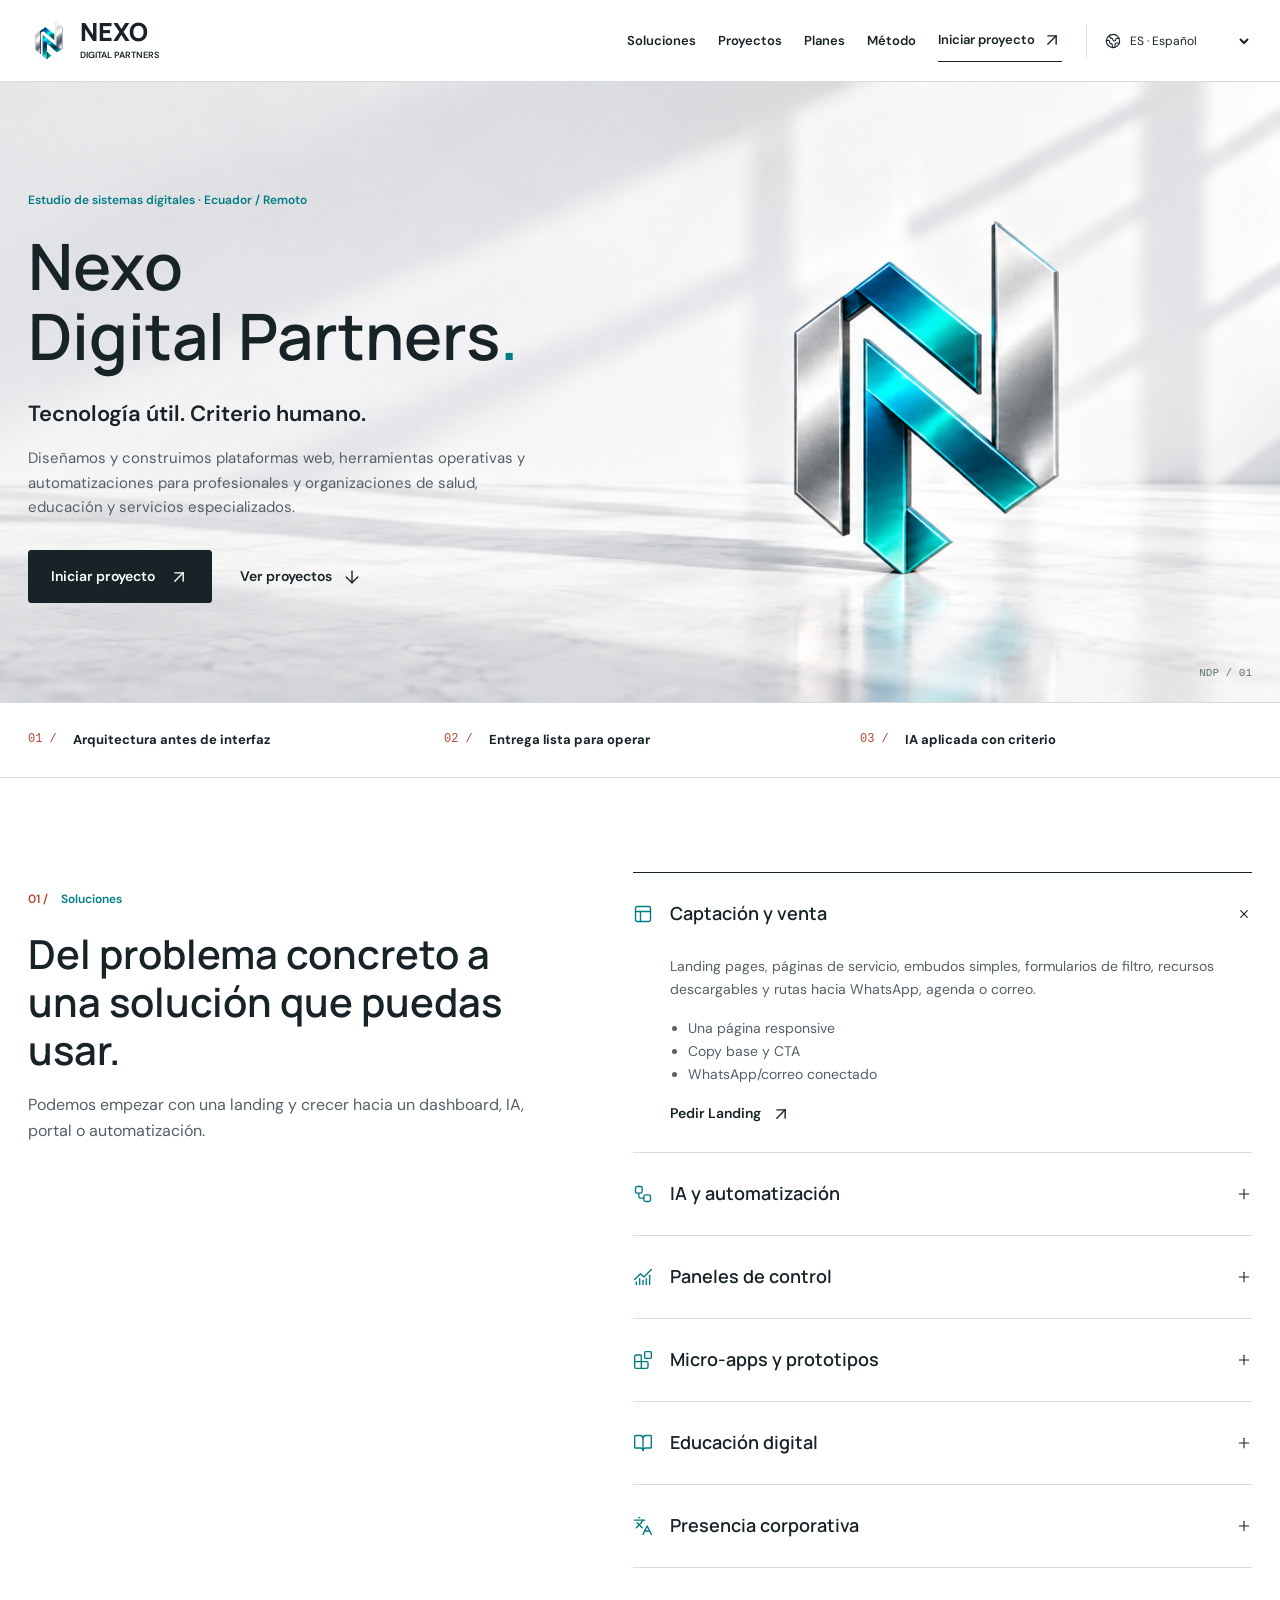
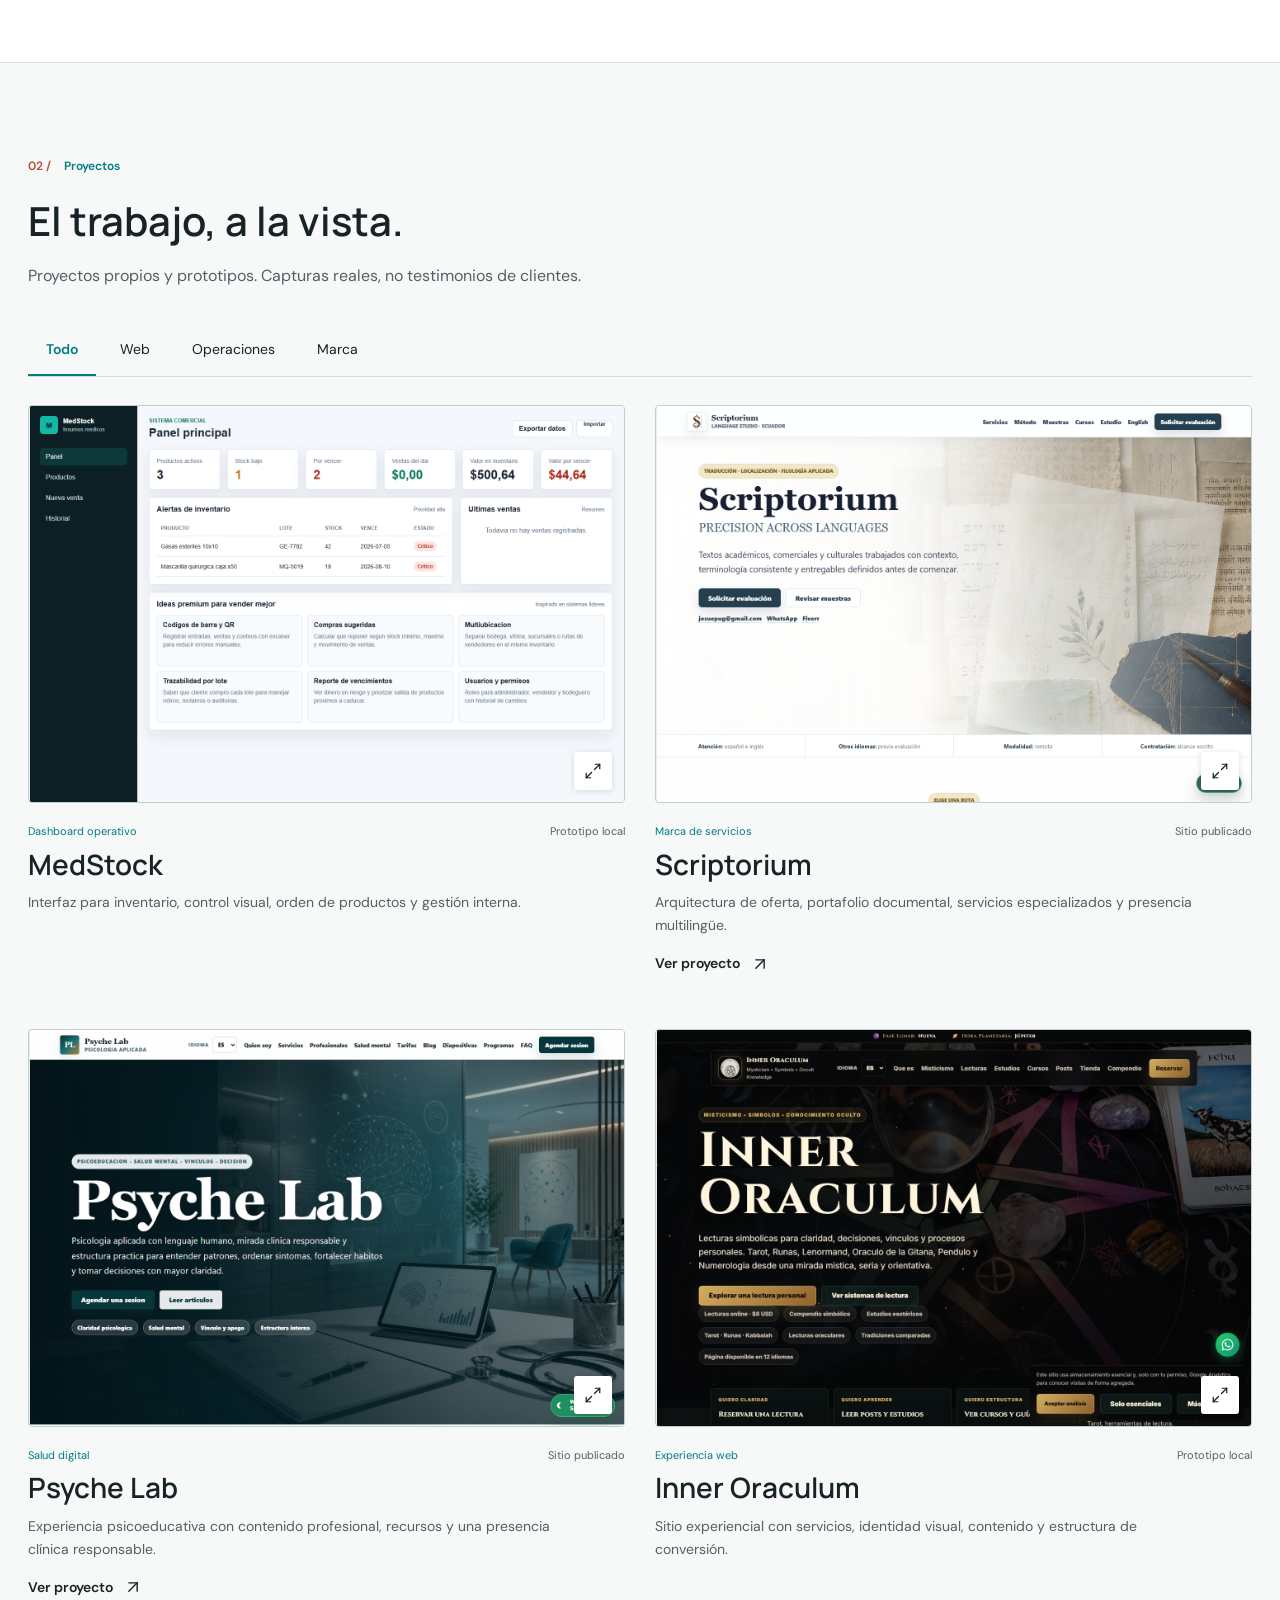
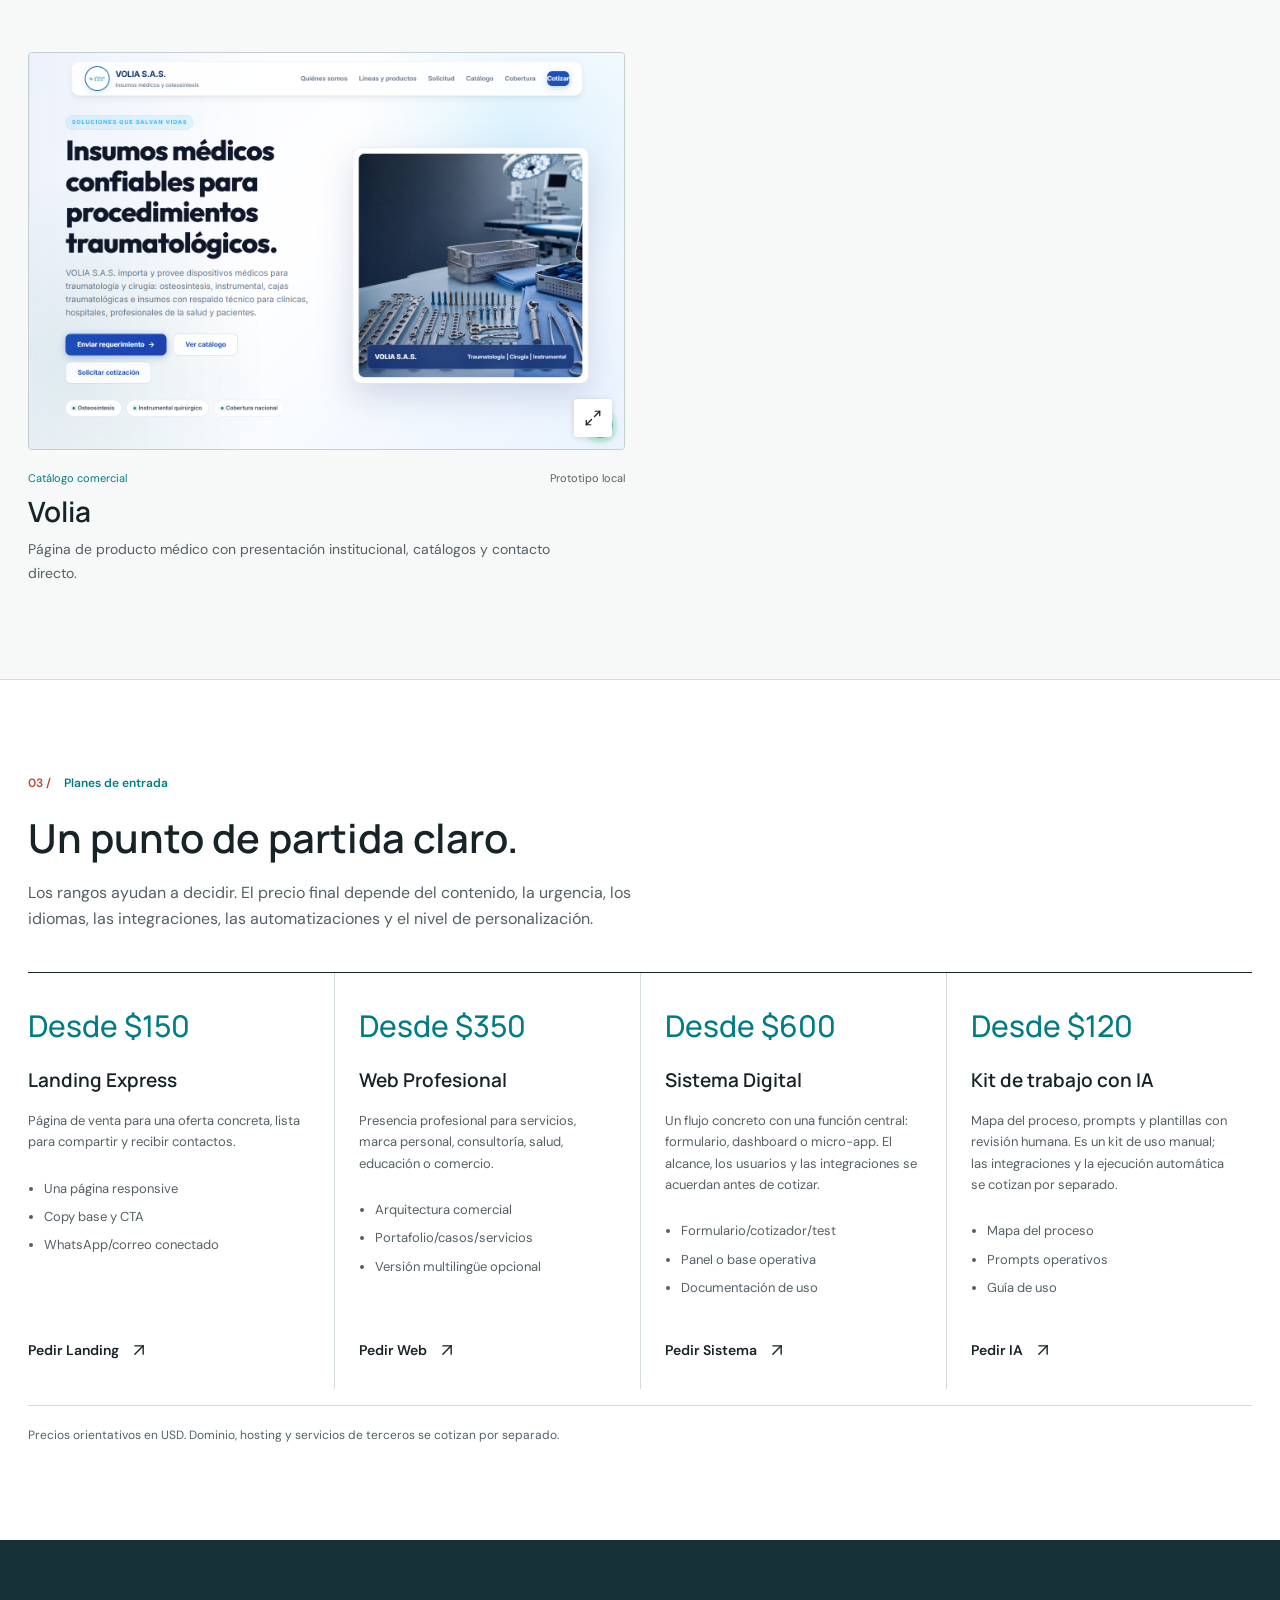
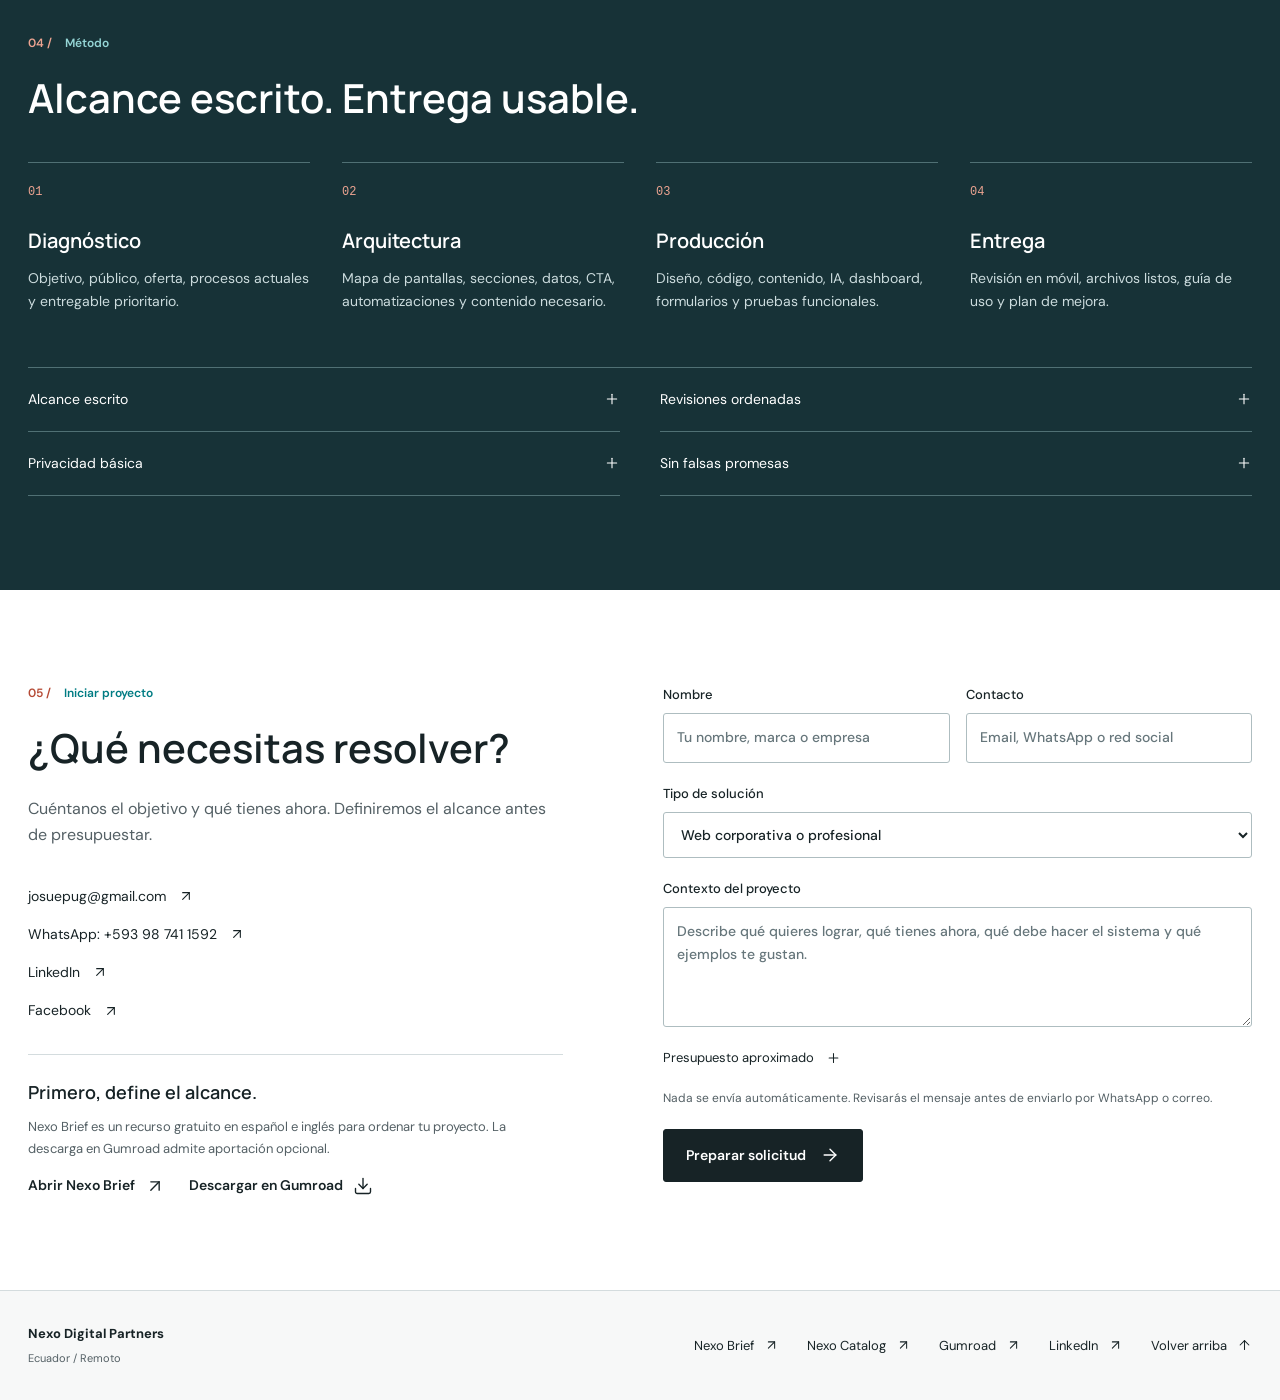
==== index.html @ 1fd4a6d4 "Offer free project brief beside the contact form in twelve languages" ====
<!doctype html>
<html lang="es">
<head>
  <meta charset="UTF-8" /><meta name="viewport" content="width=device-width, initial-scale=1" />
  <title>Nexo Digital Partners | Desarrollo web, IA y automatización</title>
  <meta name="description" content="Webs, herramientas operativas y automatizaciones para profesionales, salud, educación y negocios. Explora proyectos y solicita una propuesta con alcance definido." />
  <link rel="canonical" href="https://josuest-b.github.io/nexo-digital-partners/" />
  <meta property="og:title" content="Nexo Digital Partners | Sistemas digitales" />
  <meta property="og:description" content="Desarrollo web, herramientas operativas e IA aplicada. Proyectos reales y propuestas con alcance definido." />
  <meta property="og:type" content="website" /><meta property="og:url" content="https://josuest-b.github.io/nexo-digital-partners/" />
  <meta property="og:image" content="https://josuest-b.github.io/nexo-digital-partners/assets/brand/nexo-lockup-metallic.png" />
  <meta name="theme-color" content="#f7f8f8" /><link rel="icon" href="assets/favicon.svg" type="image/svg+xml" />
  <link rel="stylesheet" href="styles.css?v=20260915-brief" /><link rel="preload" href="assets/brand/nexo-studio-wide.png" as="image" media="(min-width:601px)" /><link rel="preload" href="assets/brand/nexo-studio-light.png" as="image" media="(max-width:600px)" />
</head>
<body>
<a class="skip-link" href="#main">Ir al contenido</a>
<header class="site-header">
  <a class="brand" href="#home" aria-label="Nexo Digital Partners inicio"><img src="assets/brand/nexo-monogram-metallic-transparent.png" alt="" width="44" height="44" /><strong translate="no">NEXO<span>DIGITAL PARTNERS</span></strong></a>
  <nav class="site-nav" id="site-nav" aria-label="Navegacion principal">
    <a href="#soluciones">Soluciones</a><a href="#casos">Proyectos</a><a href="#planes">Planes</a><a href="#metodo">Metodo</a>
    <a href="#contacto" class="nav-cta">Iniciar proyecto<i data-lucide="arrow-up-right" aria-hidden="true"></i></a>
  </nav>
  <div class="language-switcher"><i data-lucide="globe-2" aria-hidden="true"></i><label class="sr-only" for="language-select">Idioma / Language</label><select id="language-select" name="language" translate="no"><option value="es">ES · Español</option><option value="en">EN · English</option><option value="de">DE · Deutsch</option><option value="fr">FR · Français</option><option value="pt">PT · Português</option><option value="it">IT · Italiano</option><option value="ru">RU · Русский</option><option value="cs">CS · Čeština</option><option value="zh">ZH · 中文</option><option value="ja">JA · 日本語</option><option value="he">HE · עברית</option><option value="ar">AR · العربية</option></select></div>
  <button class="icon-button menu-button" id="menu-button" type="button" aria-label="Abrir menu" aria-expanded="false" aria-controls="site-nav"><i data-lucide="menu" aria-hidden="true"></i></button>
</header>
<main id="main">
  <section class="hero" id="home"><div class="hero-copy">
    <p class="eyebrow">Estudio de sistemas digitales · Ecuador / Remoto</p>
    <h1 translate="no">Nexo<br />Digital Partners<span class="period">.</span></h1>
    <p class="hero-declaration">Tecnología útil. Criterio humano.</p>
    <p class="hero-lead">Diseñamos y construimos plataformas web, herramientas operativas y automatizaciones para profesionales y organizaciones de salud, educacion y servicios especializados.</p>
    <div class="hero-actions"><a class="primary-button" href="#contacto">Iniciar proyecto<i data-lucide="arrow-up-right" aria-hidden="true"></i></a><a class="text-link" href="#casos">Ver proyectos<i data-lucide="arrow-down" aria-hidden="true"></i></a></div>
  </div><span class="hero-index" aria-hidden="true">NDP / 01</span></section>
  <section class="intro-band" aria-label="Principios de trabajo"><p><span class="section-number" aria-hidden="true">01 /</span><strong>Arquitectura antes de interfaz</strong></p><p><span class="section-number" aria-hidden="true">02 /</span><strong>Entrega lista para operar</strong></p><p><span class="section-number" aria-hidden="true">03 /</span><strong>IA aplicada con criterio</strong></p></section>
  <section class="section solutions-section" id="soluciones">
    <div class="section-heading"><p class="eyebrow"><span aria-hidden="true">01 / </span>Soluciones</p><h2>Del problema concreto a una solución que puedas usar.</h2><p>Podemos empezar con una landing y crecer hacia dashboard, IA, portal o automatizacion.</p></div>
    <div class="solutions-list"><details class="solution" open><summary><i data-lucide="panels-top-left" aria-hidden="true"></i><h3>Captacion y venta</h3><i data-lucide="plus" class="expand-icon" aria-hidden="true"></i></summary><div><p>Landing pages, paginas de servicio, funnels simples, formularios de filtro, lead magnets y rutas hacia WhatsApp, agenda o correo.</p><ul><li>Una pagina responsive</li><li>Copy base y CTA</li><li>WhatsApp/correo conectado</li></ul><a class="text-link" href="#contacto" data-project="landing">Pedir Landing<i data-lucide="arrow-up-right" aria-hidden="true"></i></a></div></details>
    <details class="solution"><summary><i data-lucide="workflow" aria-hidden="true"></i><h3>IA y automatizacion</h3><i data-lucide="plus" class="expand-icon" aria-hidden="true"></i></summary><div><p>Prompts operativos, flujos de contenido, clasificacion de solicitudes, respuestas base, reportes y procesos asistidos.</p><ul><li>Mapa del proceso</li><li>Prompts operativos</li><li>Documentacion de uso</li></ul><a class="text-link" href="#contacto" data-project="automation">Pedir IA<i data-lucide="arrow-up-right" aria-hidden="true"></i></a></div></details>
    <details class="solution"><summary><i data-lucide="chart-no-axes-combined" aria-hidden="true"></i><h3>Paneles de control</h3><i data-lucide="plus" class="expand-icon" aria-hidden="true"></i></summary><div><p>Dashboards para ventas, productividad, inventario, clientes, estudiantes, habitos, seguimiento clinico no diagnostico o gestion interna.</p><ul><li>Panel o base operativa</li><li>Documentacion de uso</li></ul><a class="text-link" href="#contacto" data-project="dashboard">Pedir Sistema<i data-lucide="arrow-up-right" aria-hidden="true"></i></a></div></details>
    <details class="solution"><summary><i data-lucide="blocks" aria-hidden="true"></i><h3>Micro-apps y prototipos</h3><i data-lucide="plus" class="expand-icon" aria-hidden="true"></i></summary><div><p>Herramientas pequeñas para validar ideas, vender una experiencia, simular un producto o crear una demo funcional.</p><ul><li>Brief y arquitectura</li><li>Diseño responsive</li><li>Documentacion de uso</li></ul><a class="text-link" href="#contacto" data-project="prototype">Iniciar proyecto<i data-lucide="arrow-up-right" aria-hidden="true"></i></a></div></details>
    <details class="solution"><summary><i data-lucide="book-open" aria-hidden="true"></i><h3>Educacion digital</h3><i data-lucide="plus" class="expand-icon" aria-hidden="true"></i></summary><div><p>Paginas de cursos, evaluaciones, quizzes, bibliotecas, recursos descargables, rutas de aprendizaje y portales psicoeducativos.</p><ul><li>Formulario/cotizador/test</li><li>Version multilingue opcional</li></ul><a class="text-link" href="#contacto" data-project="education">Iniciar proyecto<i data-lucide="arrow-up-right" aria-hidden="true"></i></a></div></details>
    <details class="solution"><summary><i data-lucide="languages" aria-hidden="true"></i><h3>Presencia corporativa</h3><i data-lucide="plus" class="expand-icon" aria-hidden="true"></i></summary><div><p>Webs bilingues, media kits, catalogos digitales, paginas institucionales, arquitectura de contenido e identidad verbal.</p><ul><li>Arquitectura comercial</li><li>Portafolio/casos/servicios</li><li>Version multilingue opcional</li></ul><a class="text-link" href="#contacto" data-project="web">Pedir Web<i data-lucide="arrow-up-right" aria-hidden="true"></i></a></div></details></div>
  </section>
  <section class="section cases-section" id="casos">
    <div class="section-heading"><p class="eyebrow"><span aria-hidden="true">02 / </span>Proyectos</p><h2>El trabajo, a la vista.</h2><p>Proyectos propios y prototipos. Capturas reales, no testimonios de clientes.</p></div>
    <div class="filter-bar" aria-label="Filtros de portafolio"><button class="filter-button active" type="button" data-filter="all" aria-pressed="true">Todo</button><button class="filter-button" type="button" data-filter="web" aria-pressed="false">Web</button><button class="filter-button" type="button" data-filter="ops" aria-pressed="false">Operaciones</button><button class="filter-button" type="button" data-filter="brand" aria-pressed="false">Marca</button></div>
    <div class="portfolio-grid"><article class="portfolio-card" data-category="ops">
      <button class="project-image" type="button" data-preview="medstock" aria-label="MedStock"><img src="assets/portfolio/medstock-screen.png" alt="MedStock" width="1440" height="960" loading="lazy" /><i data-lucide="maximize-2" aria-hidden="true"></i></button>
      <div class="project-meta"><span>Dashboard operativo</span><span>Prototipo local</span></div><h3 translate="no">MedStock</h3><p>Interfaz para inventario, control visual, orden de productos y gestion interna.</p>
    </article>
    <article class="portfolio-card" data-category="brand">
      <button class="project-image" type="button" data-preview="scriptorium" aria-label="Scriptorium"><img src="assets/portfolio/scriptorium-screen.png" alt="Scriptorium" width="1440" height="960" loading="lazy" /><i data-lucide="maximize-2" aria-hidden="true"></i></button>
      <div class="project-meta"><span>Marca de servicios</span><span>Sitio publicado</span></div><h3 translate="no">Scriptorium</h3><p>Arquitectura de oferta, portafolio documental, servicios especializados y presencia multilingue.</p><a class="text-link" href="https://josuest-b.github.io/scriptorium-language-studio/" target="_blank" rel="noopener">Ver proyecto<i data-lucide="arrow-up-right" aria-hidden="true"></i></a>
    </article>
    <article class="portfolio-card" data-category="web">
      <button class="project-image" type="button" data-preview="psyche-lab" aria-label="Psyche Lab"><img src="assets/portfolio/psyche-lab-screen.png" alt="Psyche Lab" width="1440" height="960" loading="lazy" /><i data-lucide="maximize-2" aria-hidden="true"></i></button>
      <div class="project-meta"><span>Salud digital</span><span>Sitio publicado</span></div><h3 translate="no">Psyche Lab</h3><p>Experiencia psicoeducativa con contenido profesional, recursos y una presencia clinica responsable.</p><a class="text-link" href="https://josuest-b.github.io/psyche-lab-sitio-web/" target="_blank" rel="noopener">Ver proyecto<i data-lucide="arrow-up-right" aria-hidden="true"></i></a>
    </article>
    <article class="portfolio-card" data-category="web">
      <button class="project-image" type="button" data-preview="inner-oraculum" aria-label="Inner Oraculum"><img src="assets/portfolio/inner-oraculum-screen.png" alt="Inner Oraculum" width="1440" height="960" loading="lazy" /><i data-lucide="maximize-2" aria-hidden="true"></i></button>
      <div class="project-meta"><span>Experiencia web</span><span>Prototipo local</span></div><h3 translate="no">Inner Oraculum</h3><p>Sitio experiencial con servicios, identidad visual, contenido y estructura de conversion.</p>
    </article>
    <article class="portfolio-card" data-category="web">
      <button class="project-image" type="button" data-preview="volia" aria-label="Volia"><img src="assets/portfolio/volia-screen.png" alt="Volia" width="1440" height="960" loading="lazy" /><i data-lucide="maximize-2" aria-hidden="true"></i></button>
      <div class="project-meta"><span>Catalogo comercial</span><span>Prototipo local</span></div><h3 translate="no">Volia</h3><p>Pagina de producto medico con presentacion institucional, catalogos y contacto directo.</p>
    </article></div>
  </section>
  <section class="section pricing-section" id="planes">
    <div class="section-heading"><p class="eyebrow"><span aria-hidden="true">03 / </span>Planes de entrada</p><h2>Un punto de partida claro.</h2><p>Los rangos ayudan a decidir rapido. El precio final depende de contenido, urgencia, idiomas, integraciones, automatizaciones y nivel de personalizacion.</p></div>
    <div class="pricing-grid"><article><span class="price">Desde $150</span><h3>Landing Express</h3><p>Pagina de venta para una oferta concreta, lista para compartir y recibir contactos.</p><ul><li>Una pagina responsive</li><li>Copy base y CTA</li><li>WhatsApp/correo conectado</li></ul><a class="text-link" href="#contacto" data-project="landing">Pedir Landing<i data-lucide="arrow-up-right" aria-hidden="true"></i></a></article>
    <article><span class="price">Desde $350</span><h3>Web Profesional</h3><p>Presencia seria para servicios, marca personal, consultoria, salud, educacion o comercio.</p><ul><li>Arquitectura comercial</li><li>Portafolio/casos/servicios</li><li>Version multilingue opcional</li></ul><a class="text-link" href="#contacto" data-project="web">Pedir Web<i data-lucide="arrow-up-right" aria-hidden="true"></i></a></article>
    <article><span class="price">Desde $600</span><h3>Sistema Digital</h3><p>Un flujo concreto con una función central: formulario, dashboard o micro-app. El alcance, los usuarios y las integraciones se acuerdan antes de cotizar.</p><ul><li>Formulario/cotizador/test</li><li>Panel o base operativa</li><li>Documentacion de uso</li></ul><a class="text-link" href="#contacto" data-project="dashboard">Pedir Sistema<i data-lucide="arrow-up-right" aria-hidden="true"></i></a></article>
    <article><span class="price">Desde $120</span><h3>Kit de trabajo con IA</h3><p>Mapa del proceso, prompts y plantillas con revisión humana. Es un kit de uso manual; las integraciones y la ejecución automática se cotizan por separado.</p><ul><li>Mapa del proceso</li><li>Prompts operativos</li><li>Guia de uso</li></ul><a class="text-link" href="#contacto" data-project="automation">Pedir IA<i data-lucide="arrow-up-right" aria-hidden="true"></i></a></article></div>
    <p class="pricing-note">Precios orientativos en USD. Dominio, hosting y servicios de terceros se cotizan por separado.</p>
  </section>
  <section class="section method-section" id="metodo">
    <div class="section-heading"><p class="eyebrow"><span aria-hidden="true">04 / </span>Metodo</p><h2>Alcance escrito. Entrega usable.</h2></div>
    <ol class="process-grid"><li><span aria-hidden="true">01</span><h3>Diagnostico</h3><p>Objetivo, nicho, publico, oferta, procesos actuales y entregable prioritario.</p></li><li><span aria-hidden="true">02</span><h3>Arquitectura</h3><p>Mapa de pantallas, secciones, datos, CTA, automatizaciones y contenido necesario.</p></li><li><span aria-hidden="true">03</span><h3>Produccion</h3><p>Diseño, codigo, copy, IA, dashboard, formularios y pruebas funcionales.</p></li><li><span aria-hidden="true">04</span><h3>Entrega</h3><p>Revision mobile, archivos listos, guia de uso y siguiente roadmap de mejora.</p></li></ol>
    <div class="terms-grid"><details><summary>Alcance escrito<i data-lucide="plus" aria-hidden="true"></i></summary><p>Cada propuesta define entregables, secciones, funciones, revisiones y tiempos.</p></details><details><summary>Revisiones ordenadas<i data-lucide="plus" aria-hidden="true"></i></summary><p>Los cambios se trabajan por rondas para mantener claridad y evitar improvisacion.</p></details><details><summary>Privacidad basica<i data-lucide="plus" aria-hidden="true"></i></summary><p>No publiques datos sensibles en el formulario inicial; primero se define el alcance.</p></details><details><summary>Sin falsas promesas<i data-lucide="plus" aria-hidden="true"></i></summary><p>Se construyen activos digitales; no se garantiza venta, trafico o resultados externos.</p></details></div>
  </section>
  <section class="section contact-section" id="contacto">
    <div class="contact-copy"><p class="eyebrow"><span aria-hidden="true">05 / </span>Iniciar proyecto</p><h2>¿Qué necesitas resolver?</h2><p>Cuéntanos el objetivo y qué tienes ahora. Definiremos el alcance antes de presupuestar.</p><div class="direct-contact">
      <a href="mailto:josuepug@gmail.com">josuepug@gmail.com<i data-lucide="arrow-up-right" aria-hidden="true"></i></a><a href="https://wa.me/593987411592" target="_blank" rel="noopener">WhatsApp: +593 98 741 1592<i data-lucide="arrow-up-right" aria-hidden="true"></i></a>
      <a href="https://www.linkedin.com/company/nexo-digital-partners-ec/" target="_blank" rel="noopener" translate="no">LinkedIn<i data-lucide="arrow-up-right" aria-hidden="true"></i></a>
      <a href="https://www.facebook.com/profile.php?id=61591254974802" target="_blank" rel="noopener" translate="no">Facebook<i data-lucide="arrow-up-right" aria-hidden="true"></i></a>
    </div><div class="brief-invitation"><h3>Primero, define el alcance.</h3><p>Nexo Brief es un recurso gratuito en español e inglés para ordenar tu proyecto. La descarga en Gumroad admite aportación opcional.</p><div><a class="text-link" href="products/brief-kit/" target="_blank" rel="noopener">Abrir Nexo Brief<i data-lucide="arrow-up-right" aria-hidden="true"></i></a><a class="text-link" href="https://pugmaster0.gumroad.com/l/nexo-brief" target="_blank" rel="noopener">Descargar en Gumroad<i data-lucide="download" aria-hidden="true"></i></a></div></div></div>
    <form class="quote-form" id="quote-form">
      <div class="form-row"><label>Nombre<input name="name" required maxlength="120" autocomplete="name" placeholder="Tu nombre, marca o empresa" /></label><label>Contacto<input name="contact" required maxlength="160" autocomplete="email" placeholder="Email, WhatsApp o red social" /></label></div>
      <label>Tipo de solucion<select name="project"><option value="web">Web corporativa o profesional</option><option value="landing">Landing page de oferta</option><option value="prototype">Micro-app o prototipo</option><option value="dashboard">Dashboard o panel operativo</option><option value="automation">Automatizacion con IA</option><option value="education">Portal educativo o test interactivo</option><option value="catalog">Catalogo digital o sistema de pedidos</option></select></label>
      <label>Contexto del proyecto<textarea name="message" required rows="4" maxlength="1800" placeholder="Describe que quieres lograr, que tienes ahora, que debe hacer el sistema y que ejemplos te gustan."></textarea></label>
      <details class="optional-details"><summary>Presupuesto aproximado<i data-lucide="plus" aria-hidden="true"></i></summary><label class="sr-only" for="budget">Presupuesto aproximado</label><select name="budget" id="budget"><option>Aun no definido</option><option>$100 - $250</option><option>$250 - $500</option><option>$500 - $1,000</option><option>$1,000+</option></select></details>
      <p class="form-privacy">Nada se envía automáticamente. Revisarás el mensaje antes de enviarlo por WhatsApp o correo.</p>
      <button class="primary-button" type="submit">Preparar solicitud<i data-lucide="arrow-right" aria-hidden="true"></i></button>
      <div class="request-result" id="request-result" hidden><p id="form-note" role="status">Solicitud preparada.</p><div class="result-actions"><a id="whatsapp-result" class="text-link" target="_blank" rel="noopener">Abrir WhatsApp<i data-lucide="arrow-up-right" aria-hidden="true"></i></a><a id="email-result" class="text-link">Enviar por correo<i data-lucide="mail" aria-hidden="true"></i></a><button class="icon-button" type="button" id="copy-request" aria-label="Copiar mensaje" title="Copiar mensaje"><i data-lucide="copy" aria-hidden="true"></i></button></div></div>
    </form>
  </section>
</main>
<footer class="site-footer"><div><strong translate="no">Nexo Digital Partners</strong><span>Ecuador / Remoto</span></div><a href="products/brief-kit/" translate="no">Nexo Brief<i data-lucide="arrow-up-right" aria-hidden="true"></i></a><a href="products/catalog-check/" translate="no">Nexo Catalog<i data-lucide="arrow-up-right" aria-hidden="true"></i></a><a href="https://pugmaster0.gumroad.com/" target="_blank" rel="noopener" translate="no">Gumroad<i data-lucide="arrow-up-right" aria-hidden="true"></i></a><a href="https://www.linkedin.com/feed/update/urn:li:share:7504194026607378432/" target="_blank" rel="noopener" translate="no">LinkedIn<i data-lucide="arrow-up-right" aria-hidden="true"></i></a><a href="#home">Volver arriba<i data-lucide="arrow-up" aria-hidden="true"></i></a></footer>
<dialog id="project-dialog" aria-labelledby="preview-title"><div class="dialog-heading"><h2 id="preview-title" translate="no"></h2><button class="icon-button" type="button" id="close-preview" aria-label="Cerrar"><i data-lucide="x" aria-hidden="true"></i></button></div><img id="preview-image" alt="" /><p id="preview-description"></p></dialog>
<script src="assets/vendor/lucide.min.js"></script><script src="translations.js"></script><script src="studio-copy.js?v=20260913-offers"></script><script src="locale-completion.js?v=20260915-brief"></script><script src="script.js"></script>
</body>
</html>
---- styles.css ----
@import url('https://fonts.googleapis.com/css2?family=DM+Sans:wght@400;500;600;700&family=Manrope:wght@400;500;600;700;800&display=swap');
:root { --ink:#172326; --muted:#546065; --teal:#007c83; --accent:#b54a35; --line:#d4dcde; --paper:#f7f8f8; --white:#fff; --content:1280px; }
* { box-sizing:border-box; letter-spacing:0; }
html { scroll-behavior:smooth; scroll-padding-top:110px; }
body { margin:0; background:var(--white); color:var(--ink); font:16px/1.65 'DM Sans',Arial,sans-serif; }
button,input,select,textarea { font:inherit; }
a { color:inherit; text-decoration:none; }
button,a,summary,select { -webkit-tap-highlight-color:transparent; }
button,summary { cursor:pointer; }button { color:inherit; }
a,button,input,select,textarea,summary { outline-offset:5px; }
:focus-visible { outline:3px solid var(--teal); }
button:disabled { opacity:.6; cursor:wait; }
h1,h2,h3,p { margin:0; }h1,h2,h3 { font-family:Manrope,Arial,sans-serif; line-height:1.2; }
h2 { font-size:40px; font-weight:600; }h3 { font-size:22px; font-weight:600; }p { color:var(--muted); }
img { display:block; max-width:100%; }svg { width:20px; height:20px; flex-shrink:0; stroke-width:1.65; }
[hidden],.is-hidden { display:none!important; }
.sr-only { position:absolute; width:1px; height:1px; padding:0; margin:-1px; overflow:hidden; clip:rect(0,0,0,0); white-space:nowrap; border:0; }
.skip-link { position:fixed; top:-90px; left:16px; z-index:100; padding:12px 20px; background:var(--white); }.skip-link:focus { top:12px; }
.site-header { display:flex; align-items:center; gap:24px; padding:19px max(28px,calc((100% - var(--content))/2)); border-bottom:1px solid var(--line); background:rgba(255,255,255,.98); position:sticky; top:0; z-index:30; }
.brand { display:flex; align-items:center; gap:10px; margin-inline-end:auto; flex-shrink:0; }.brand img { width:42px; height:42px; object-fit:contain; }
.brand strong { font:800 25px/1 Manrope,Arial,sans-serif; }.brand span { display:block; font:600 9px/1.6 'DM Sans',Arial,sans-serif; padding-top:4px; }
.site-nav { display:flex; align-items:center; gap:22px; font-size:13px; font-weight:600; }.site-nav a { padding:10px 0; }
.site-nav a:hover,.text-link:hover { color:var(--teal); }.site-nav .nav-cta { display:flex; align-items:center; gap:7px; border-bottom:1px solid var(--ink); }
.language-switcher { display:flex; align-items:center; gap:5px; padding-inline-start:18px; border-inline-start:1px solid var(--line); }.language-switcher svg { width:16px; }
.language-switcher select { width:126px; background:transparent; border:0; color:var(--ink); font-size:12px; padding:8px 0; cursor:pointer; }
.icon-button { display:inline-grid; place-items:center; width:44px; height:44px; padding:0; border:1px solid var(--line); background:transparent; border-radius:4px; }.icon-button:hover { background:#edf2f2; }.menu-button { display:none; }
.hero { min-height:620px; padding:80px max(28px,calc((100% - var(--content))/2)) 70px; position:relative; display:flex; align-items:center; background:#f4f5f5 url('assets/brand/nexo-studio-wide.png') right center/cover no-repeat; }
.hero-copy { max-width:57%; position:relative; z-index:1; }.eyebrow { font-size:12px; line-height:1.5; font-weight:600; color:var(--teal); margin-bottom:22px; }.eyebrow span { margin-inline-end:10px; color:var(--accent); }.hero .eyebrow { max-width:430px; }
.hero h1 { font-size:64px; font-weight:600; line-height:1.08; }.period { color:var(--teal); }.hero-declaration { margin-top:26px; font-size:22px; font-weight:600; color:var(--ink); }.hero-lead { max-width:510px; margin-top:14px; line-height:1.65; font-size:15px; }
.hero-actions { display:flex; align-items:center; flex-wrap:wrap; gap:28px; margin-top:30px; }
.primary-button { display:inline-flex; align-items:center; justify-content:center; gap:14px; padding:14px 22px; background:var(--ink); border:1px solid var(--ink); border-radius:3px; color:var(--white); font-weight:600; font-size:14px; min-height:50px; text-align:center; }.primary-button:hover { background:var(--teal); border-color:var(--teal); }
.text-link { display:inline-flex; align-items:center; gap:10px; font-size:14px; font-weight:600; line-height:1.5; }
.hero-index { position:absolute; bottom:22px; inset-inline-end:28px; font:11px/1.3 monospace; color:#627175; }
.intro-band { display:grid; grid-template-columns:repeat(3,minmax(0,1fr)); padding:26px max(28px,calc((100% - var(--content))/2)); gap:24px; border-top:1px solid var(--line); border-bottom:1px solid var(--line); }.intro-band p { display:flex; gap:16px; font-size:13px; color:var(--ink); }.section-number { font:12px/1.8 monospace; color:var(--accent); flex-shrink:0; }
.section { padding:94px max(28px,calc((100% - var(--content))/2)); }.section-heading { max-width:720px; margin-bottom:40px; }.section-heading p:last-child { margin-top:18px; max-width:640px; }.section-heading .eyebrow { margin-top:0; }
.solutions-section { display:grid; grid-template-columns:1fr 1.2fr; gap:90px; }.solutions-section .section-heading { padding-top:18px; }.solutions-list { border-top:1px solid var(--ink); }summary { list-style:none; }summary::-webkit-details-marker { display:none; }
.solution { border-bottom:1px solid var(--line); }.solution summary { display:flex; align-items:center; gap:17px; min-height:82px; padding:18px 0; }.solution summary>svg:first-child { color:var(--teal); }.solution h3 { font-size:18px; line-height:1.4; flex:1; }.solution .expand-icon { width:16px; transition:transform .2s; }.solution[open] .expand-icon { transform:rotate(45deg); }.solution>div { padding:0 0 26px 37px; font-size:14px; }.solution ul { padding-inline-start:18px; margin:16px 0; color:var(--muted); }
.cases-section { background:var(--paper); border-block:1px solid var(--line); }.filter-bar { display:flex; flex-wrap:wrap; gap:6px; margin-bottom:28px; border-bottom:1px solid var(--line); }.filter-button { min-height:44px; padding:9px 18px 13px; background:transparent; border:0; border-bottom:2px solid transparent; font-size:14px; }.filter-button.active { color:var(--teal); border-bottom-color:var(--teal); font-weight:600; }.filter-button:hover { background:#e8eeee; }
.portfolio-grid { display:grid; grid-template-columns:repeat(2,minmax(0,1fr)); gap:52px 30px; }.project-image { display:block; position:relative; width:100%; padding:0; border:1px solid #c4ced1; background:#e8edef; aspect-ratio:3/2; border-radius:4px; overflow:hidden; }.project-image img { width:100%; height:100%; object-fit:contain; transition:filter .2s; }.project-image:hover img { filter:brightness(.96); }.project-image svg { position:absolute; bottom:12px; inset-inline-end:12px; width:38px; height:38px; padding:10px; color:var(--ink); background:var(--white); border-radius:3px; box-shadow:0 1px 6px #0002; }
.project-meta { display:flex; justify-content:space-between; gap:14px; margin-top:20px; font-size:11px; line-height:1.5; color:var(--teal); }.project-meta span:last-child { color:var(--muted); text-align:end; }.portfolio-card h3 { margin:8px 0 10px; font-size:28px; }.portfolio-card p { max-width:540px; font-size:14px; }.portfolio-card .text-link { margin-top:16px; }
.pricing-grid { display:grid; grid-template-columns:repeat(4,minmax(0,1fr)); border-top:1px solid var(--ink); }.pricing-grid article { padding:28px 24px; border-inline-start:1px solid var(--line); display:flex; flex-direction:column; gap:18px; }.pricing-grid article:first-child { padding-inline-start:0; border:0; }.price { font-family:Manrope,Arial,sans-serif; font-size:30px; font-weight:500; color:var(--teal); }.pricing-grid h3 { font-size:19px; }.pricing-grid p,.pricing-grid li { font-size:13px; }.pricing-grid ul { margin:0 0 16px; padding-inline-start:16px; color:var(--muted); }.pricing-grid li { margin:7px 0; }.pricing-grid .text-link { margin-top:auto; }.pricing-note { border-top:1px solid var(--line); padding-top:20px; margin-top:16px; font-size:12px; }
.method-section { background:#173237; color:var(--white); }.method-section .eyebrow { color:#95d6d6; }.method-section .eyebrow span { color:#eda491; }.method-section p { color:#ccdcde; }
.process-grid { display:grid; grid-template-columns:repeat(4,minmax(0,1fr)); gap:32px; list-style:none; padding:0; margin:0 0 54px; }.process-grid li { border-top:1px solid #507074; padding-top:22px; }.process-grid span { display:block; color:#eda491; font:12px monospace; margin-bottom:30px; }.process-grid h3 { font-size:20px; margin-bottom:14px; }.process-grid p { font-size:14px; }
.terms-grid { display:grid; grid-template-columns:repeat(2,minmax(0,1fr)); gap:0 40px; border-top:1px solid #507074; }.terms-grid details { border-bottom:1px solid #507074; padding:20px 0; }.terms-grid summary { display:flex; align-items:center; justify-content:space-between; gap:20px; font-size:14px; }.terms-grid summary svg { width:16px; }.terms-grid p { padding:14px 24px 2px 0; font-size:13px; }
.contact-section { display:grid; grid-template-columns:1fr 1.1fr; gap:100px; }.contact-copy h2 { margin-bottom:24px; }.direct-contact { display:flex; flex-direction:column; align-items:flex-start; gap:15px; margin-top:36px; font-size:14px; }.direct-contact a { display:flex; align-items:center; gap:12px; overflow-wrap:anywhere; }.direct-contact svg { width:16px; }
.brief-invitation { margin-top:32px; padding-top:24px; border-top:1px solid var(--line); overflow-wrap:anywhere; }.brief-invitation h3 { font-size:18px; line-height:1.5; margin-bottom:10px; }.brief-invitation p { font-size:13px; }.brief-invitation>div { display:flex; flex-wrap:wrap; gap:14px 24px; margin-top:16px; }.brief-invitation a { max-width:100%; }.brief-invitation svg { flex:none; }
.quote-form { display:flex; flex-direction:column; gap:20px; }.quote-form label { display:flex; flex-direction:column; gap:8px; font-size:13px; color:var(--ink); font-weight:500; }
input,select,textarea { width:100%; max-width:100%; border:1px solid #aebdc0; border-radius:3px; background:#fff; padding:12px 13px; color:var(--ink); font-size:14px; min-width:0; }textarea { resize:vertical; min-height:120px; }input::placeholder,textarea::placeholder { color:#66767b; opacity:1; }
.form-row { display:grid; grid-template-columns:repeat(2,minmax(0,1fr)); gap:16px; }.optional-details summary { display:flex; align-items:center; gap:12px; font-size:13px; }.optional-details summary svg { width:15px; }.optional-details select { margin-top:12px; }.form-privacy { font-size:12px; }.quote-form .primary-button { align-self:flex-start; }.request-result { border-top:2px solid var(--teal); padding-top:18px; }.request-result p { font-size:13px; margin-bottom:12px; }.result-actions { display:flex; align-items:center; flex-wrap:wrap; gap:20px; }
.site-footer { display:flex; align-items:center; flex-wrap:wrap; gap:28px; padding:32px max(28px,calc((100% - var(--content))/2)); border-top:1px solid var(--line); background:var(--paper); font-size:13px; }.site-footer>div { margin-inline-end:auto; }.site-footer strong,.site-footer span { display:block; }.site-footer span { color:var(--muted); font-size:11px; margin-top:5px; }.site-footer a { display:flex; align-items:center; gap:10px; }.site-footer svg { width:15px; }
dialog { width:min(1120px,94vw); max-height:92dvh; border:0; border-radius:6px; padding:22px; color:var(--ink); }dialog::backdrop { background:#101d22c9; }.dialog-heading { display:flex; justify-content:space-between; align-items:center; gap:20px; margin-bottom:20px; }.dialog-heading h2 { font-size:24px; }#preview-image { width:100%; max-height:68dvh; object-fit:contain; background:var(--paper); }#preview-description { margin-top:16px; font-size:14px; }
html[dir='rtl'] .hero { background-image:none; background-color:#f2f6f6; }html[dir='rtl'] .hero::after { content:''; position:absolute; left:5%; width:32%; height:80%; background:url('assets/brand/nexo-monogram-metallic-transparent.png') center/contain no-repeat; }html[dir='rtl'] .solution>div { padding:0 37px 26px 0; }
@media(min-width:1700px) { .hero { min-height:660px; } }
@media(max-width:1180px) {
.site-header { gap:16px; padding-inline:24px; }.site-nav { gap:14px; font-size:12px; }.brand strong { font-size:22px; }.language-switcher { padding-inline-start:12px; }.language-switcher select { width:114px; }
.hero h1 { font-size:52px; }.hero-copy { max-width:56%; }.hero { min-height:580px; padding-block:60px; }.solutions-section { gap:50px; }.contact-section { gap:50px; }.pricing-grid article { padding-inline:18px; }
}
@media(max-width:960px) {
.site-header { padding:14px 24px; }.language-switcher { margin-inline-start:auto; border:0; }.menu-button { display:inline-grid; }.site-nav { display:none; position:absolute; top:100%; left:0; right:0; flex-direction:column; align-items:stretch; background:#fff; padding:20px 28px; border-bottom:1px solid var(--line); font-size:15px; }.site-nav.open { display:flex; }.site-nav .nav-cta { justify-content:space-between; }.brand { margin:0; }
.hero h1 { font-size:46px; }.hero-declaration { font-size:20px; }.hero-lead { font-size:14px; }.hero-actions { gap:20px; }.intro-band { gap:18px; }.intro-band p { font-size:12px; gap:10px; }
h2 { font-size:34px; }.section { padding-block:70px; }.solutions-section { grid-template-columns:1fr; gap:4px; }.solutions-section .section-heading { max-width:660px; }
.pricing-grid { grid-template-columns:repeat(2,minmax(0,1fr)); }.pricing-grid article { padding:28px 24px; border-top:1px solid var(--line); }.pricing-grid article:nth-child(odd) { border-inline-start:0; padding-inline-start:0; }.pricing-grid article:nth-child(-n+2) { border-top:0; }
.process-grid { grid-template-columns:repeat(2,minmax(0,1fr)); }.contact-section { grid-template-columns:1fr; gap:40px; }.contact-copy { max-width:600px; }
}
@media(max-width:600px) {
html { scroll-padding-top:95px; }.site-header { padding:12px 18px; gap:10px; }.brand img { width:32px; height:38px; }.brand strong { font-size:20px; }.brand span { font-size:7px; }.language-switcher { padding:0; gap:2px; }.language-switcher svg { display:none; }.language-switcher select { width:106px; font-size:11px; }.icon-button { width:40px; height:40px; }
.hero { padding:270px 24px 42px; min-height:0; background-image:url('assets/brand/nexo-studio-light.png'); background-size:auto 300px; background-position:right -18px; background-color:#f5f6f6; align-items:flex-start; }.hero-copy { max-width:100%; }.hero h1 { font-size:43px; max-width:100%; }.hero .eyebrow { font-size:10px; max-width:100%; margin-bottom:18px; }.hero-declaration { margin-top:18px; font-size:20px; }.hero-lead { font-size:14px; }.hero-actions { gap:22px; margin-top:24px; }.hero-index { display:none; }
.intro-band { grid-template-columns:1fr; padding:22px 24px; gap:14px; }.intro-band p { font-size:13px; }.section { padding:58px 24px; }h2 { font-size:30px; }.section-heading { margin-bottom:28px; }.section-heading>p:last-child { font-size:14px; }.section .eyebrow { margin-bottom:18px; }
.solutions-section { gap:6px; }.solution summary { min-height:76px; }.solution h3 { font-size:17px; }.portfolio-grid { grid-template-columns:1fr; gap:40px; }.filter-button { font-size:13px; padding-inline:13px; }.portfolio-card h3 { font-size:25px; }.project-meta { margin-top:16px; }
.pricing-grid { grid-template-columns:1fr; }.pricing-grid article,.pricing-grid article:nth-child(odd) { padding:28px 0; border-inline-start:0; border-top:1px solid var(--line); gap:14px; }.pricing-grid article:nth-child(2) { border-top:1px solid var(--line); }.pricing-grid article:first-child { border-top:0; }.pricing-grid ul { margin-bottom:5px; }
.process-grid { gap:28px 22px; }.process-grid h3 { font-size:17px; overflow-wrap:anywhere; }.process-grid p { font-size:13px; }.process-grid span { margin-bottom:16px; }.terms-grid { grid-template-columns:1fr; }.form-row { grid-template-columns:1fr; gap:20px; }.quote-form .primary-button { width:100%; }.site-footer { padding:28px 24px; gap:22px; }.site-footer>div { flex-basis:100%; }
dialog { padding:16px; }.dialog-heading h2 { font-size:21px; }html[dir='rtl'] .hero::after { top:10px; left:20%; width:60%; height:200px; }
}
@media(max-width:370px) { .hero h1 { font-size:37px; }.brand img { display:none; }.hero-actions { gap:16px; }.hero-actions .primary-button { padding-inline:16px; } }
@media(prefers-reduced-motion:reduce) { html { scroll-behavior:auto; }*,*::before,*::after { transition:none!important; } }
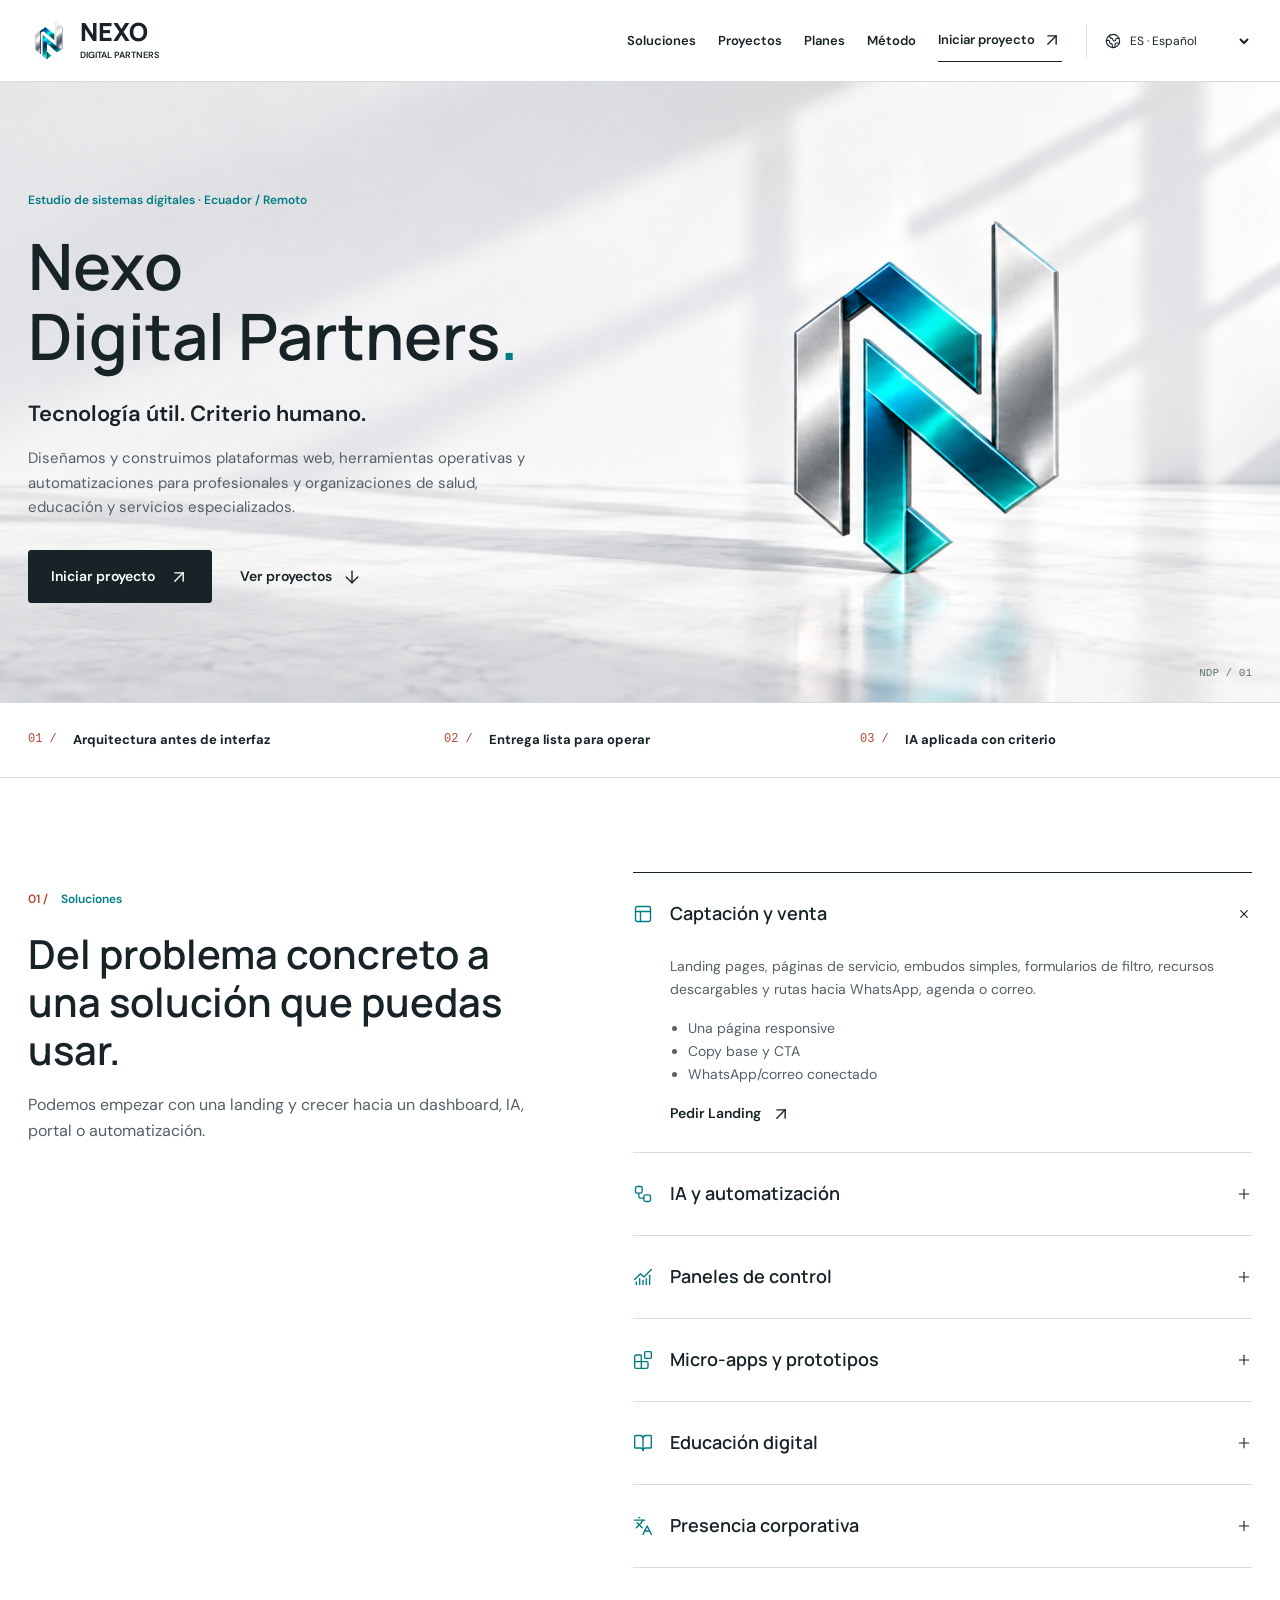
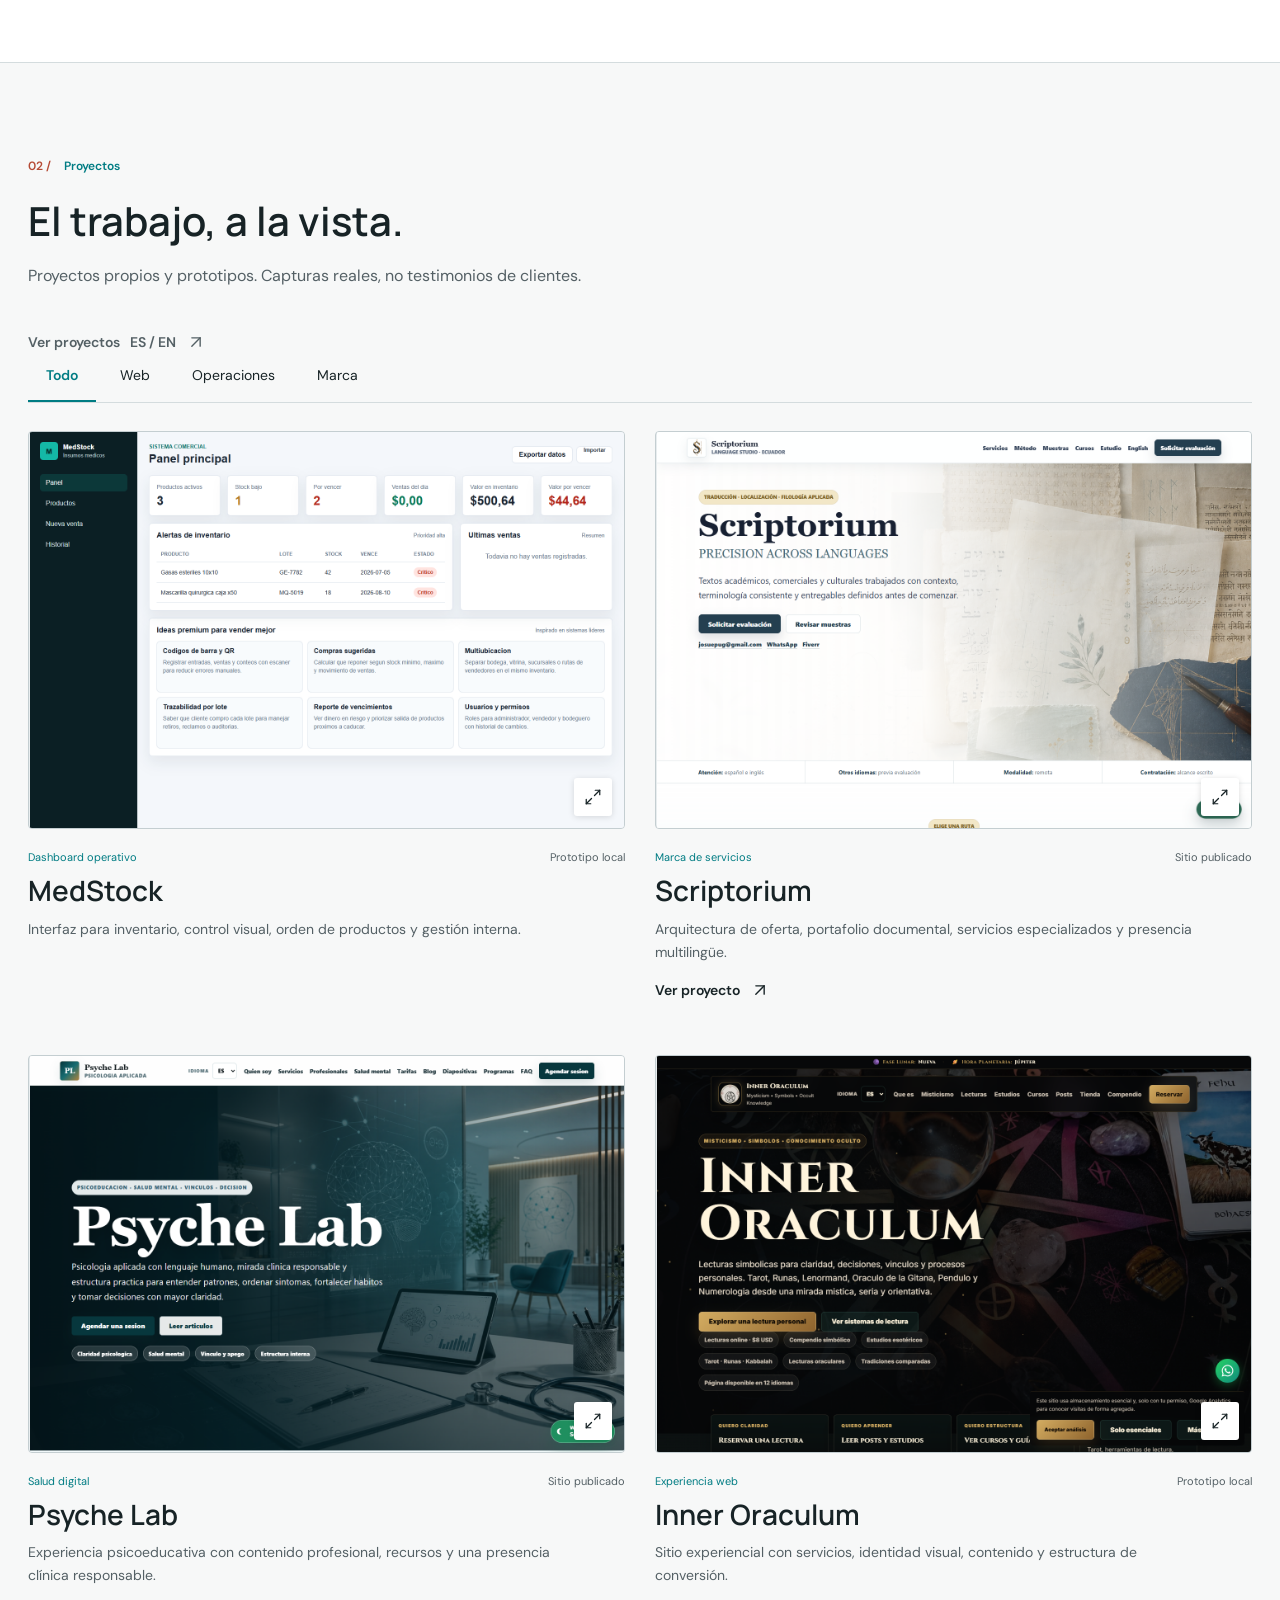
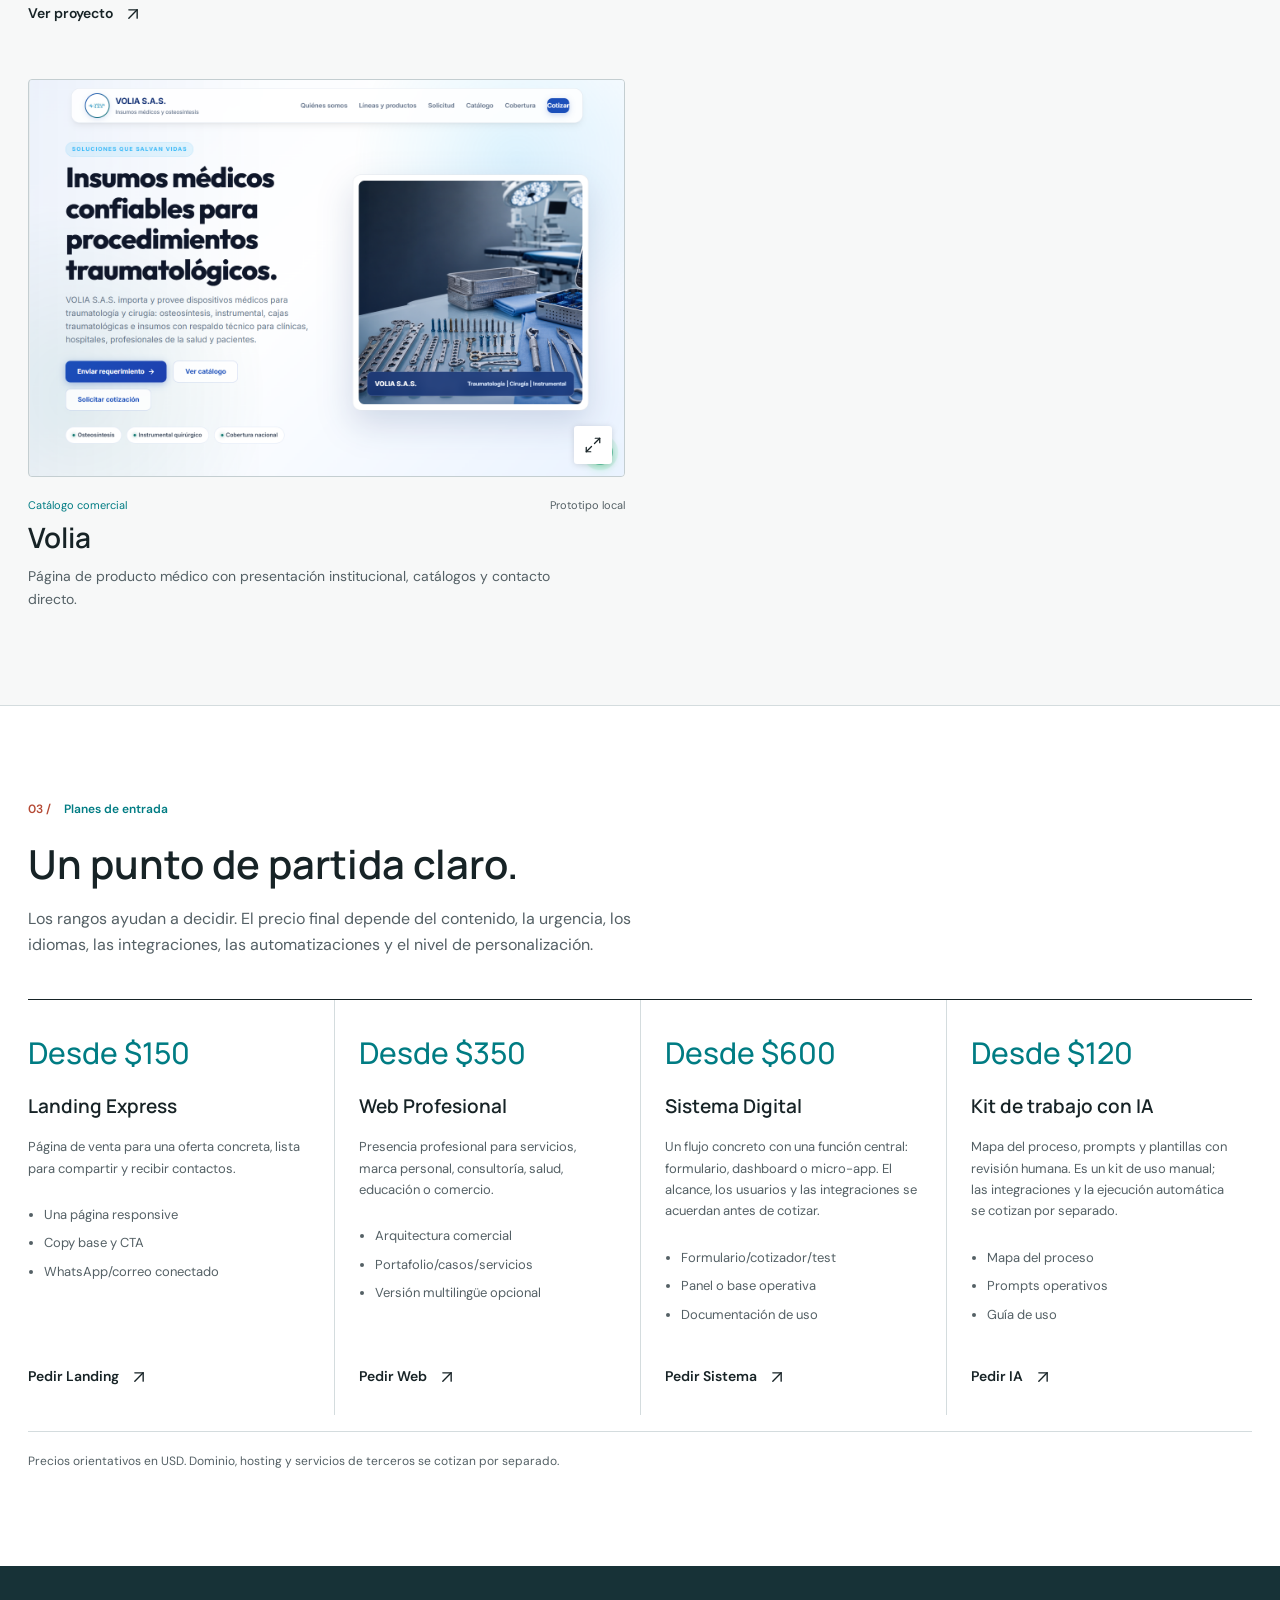
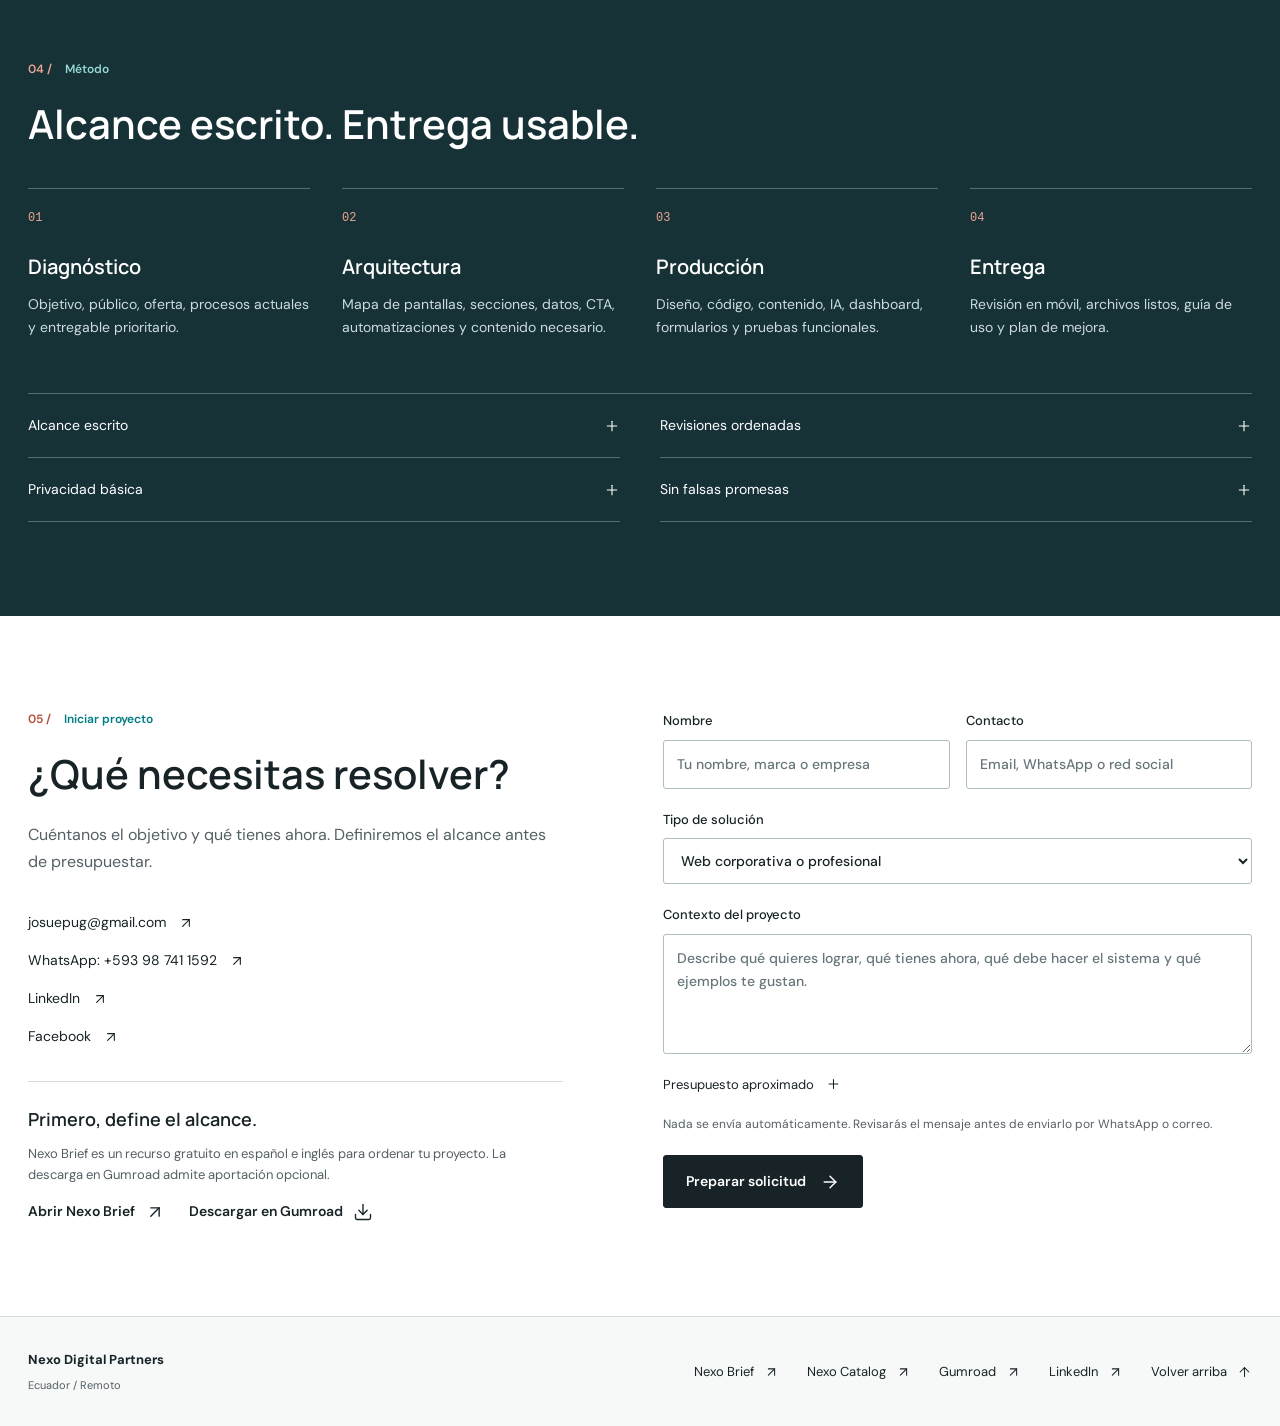
==== commit fe243b5a: "Publish own-project case dossier and Facebook service offer" ====
--- a/index.html
+++ b/index.html
@@ -43,6 +43,7 @@
   </section>
   <section class="section cases-section" id="casos">
     <div class="section-heading"><p class="eyebrow"><span aria-hidden="true">02 / </span>Proyectos</p><h2>El trabajo, a la vista.</h2><p>Proyectos propios y prototipos. Capturas reales, no testimonios de clientes.</p></div>
+    <p><a class="text-link" href="https://github.com/JosueST-B/nexo-digital-partners/blob/main/launch/portfolio-cases.md" target="_blank" rel="noopener noreferrer"><span>Ver proyectos</span> <span translate="no">ES / EN</span><i data-lucide="arrow-up-right" aria-hidden="true"></i></a></p>
     <div class="filter-bar" aria-label="Filtros de portafolio"><button class="filter-button active" type="button" data-filter="all" aria-pressed="true">Todo</button><button class="filter-button" type="button" data-filter="web" aria-pressed="false">Web</button><button class="filter-button" type="button" data-filter="ops" aria-pressed="false">Operaciones</button><button class="filter-button" type="button" data-filter="brand" aria-pressed="false">Marca</button></div>
     <div class="portfolio-grid"><article class="portfolio-card" data-category="ops">
       <button class="project-image" type="button" data-preview="medstock" aria-label="MedStock"><img src="assets/portfolio/medstock-screen.png" alt="MedStock" width="1440" height="960" loading="lazy" /><i data-lucide="maximize-2" aria-hidden="true"></i></button>
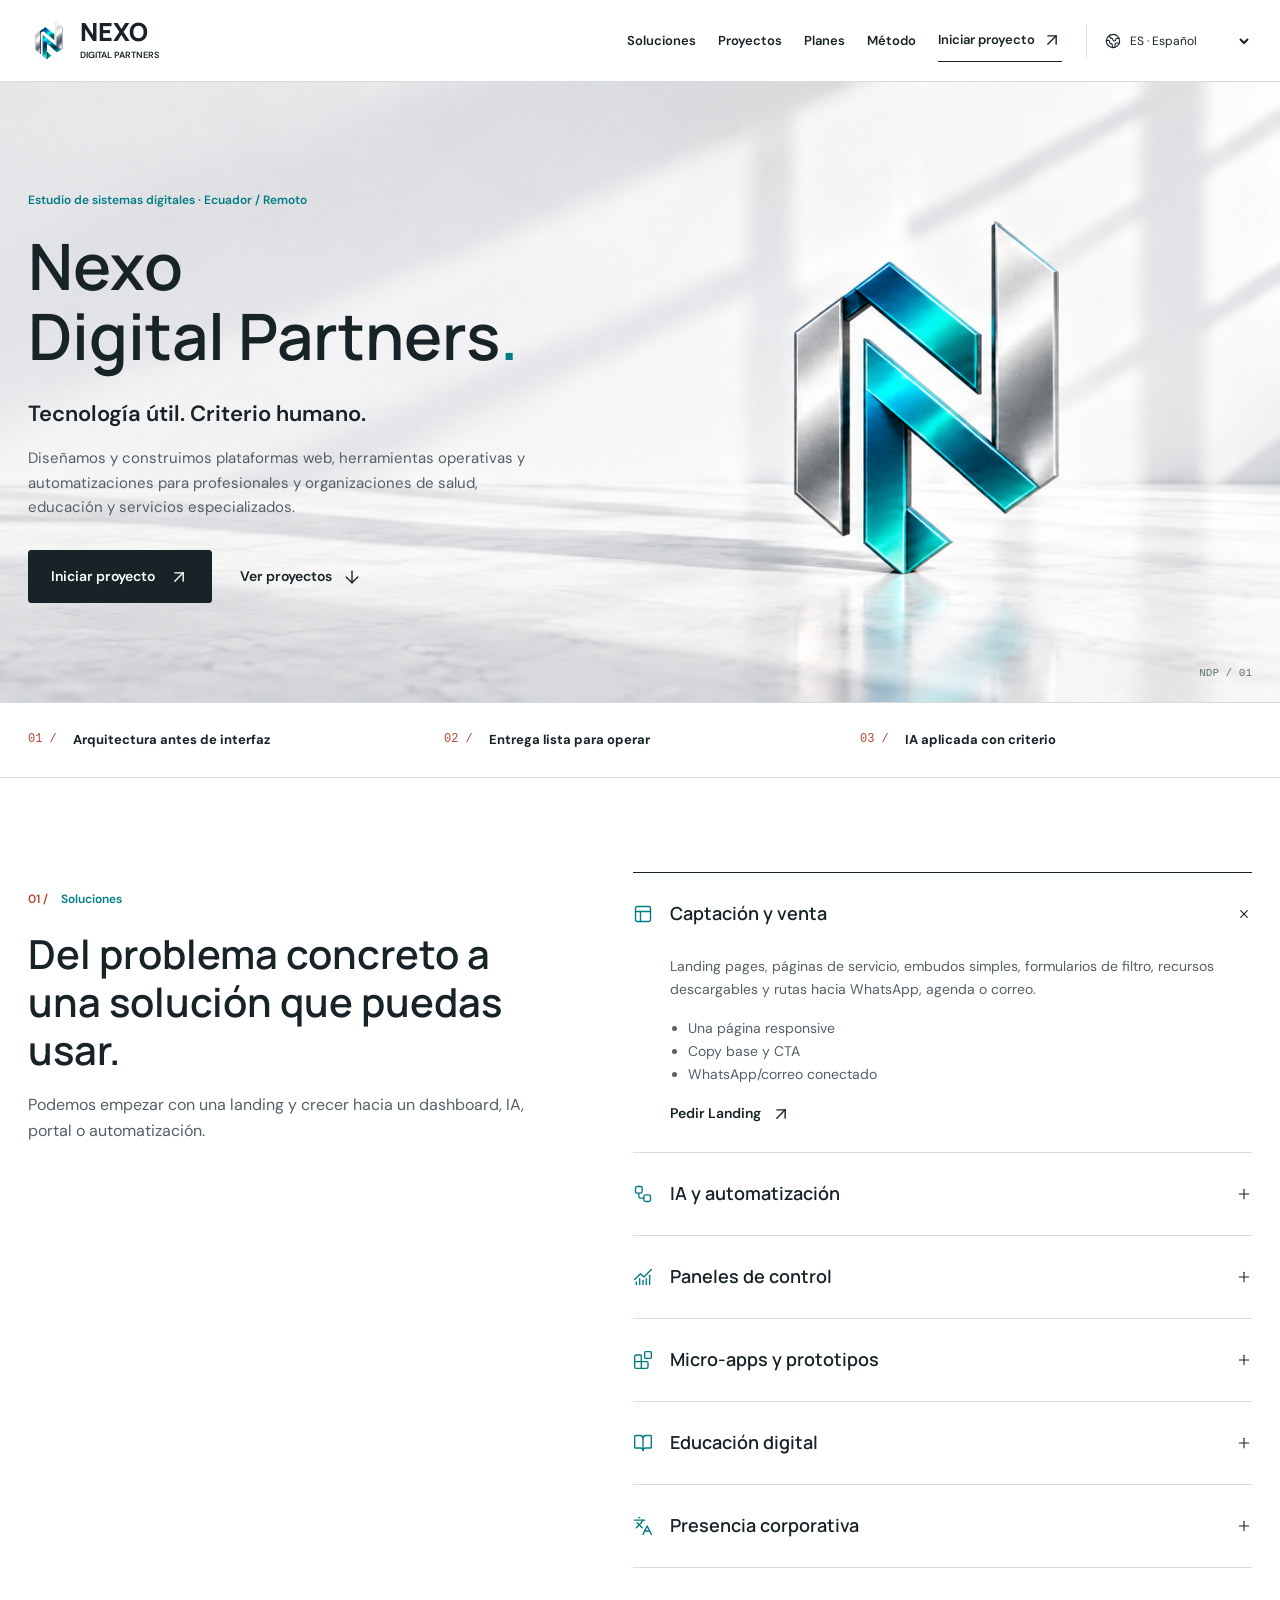
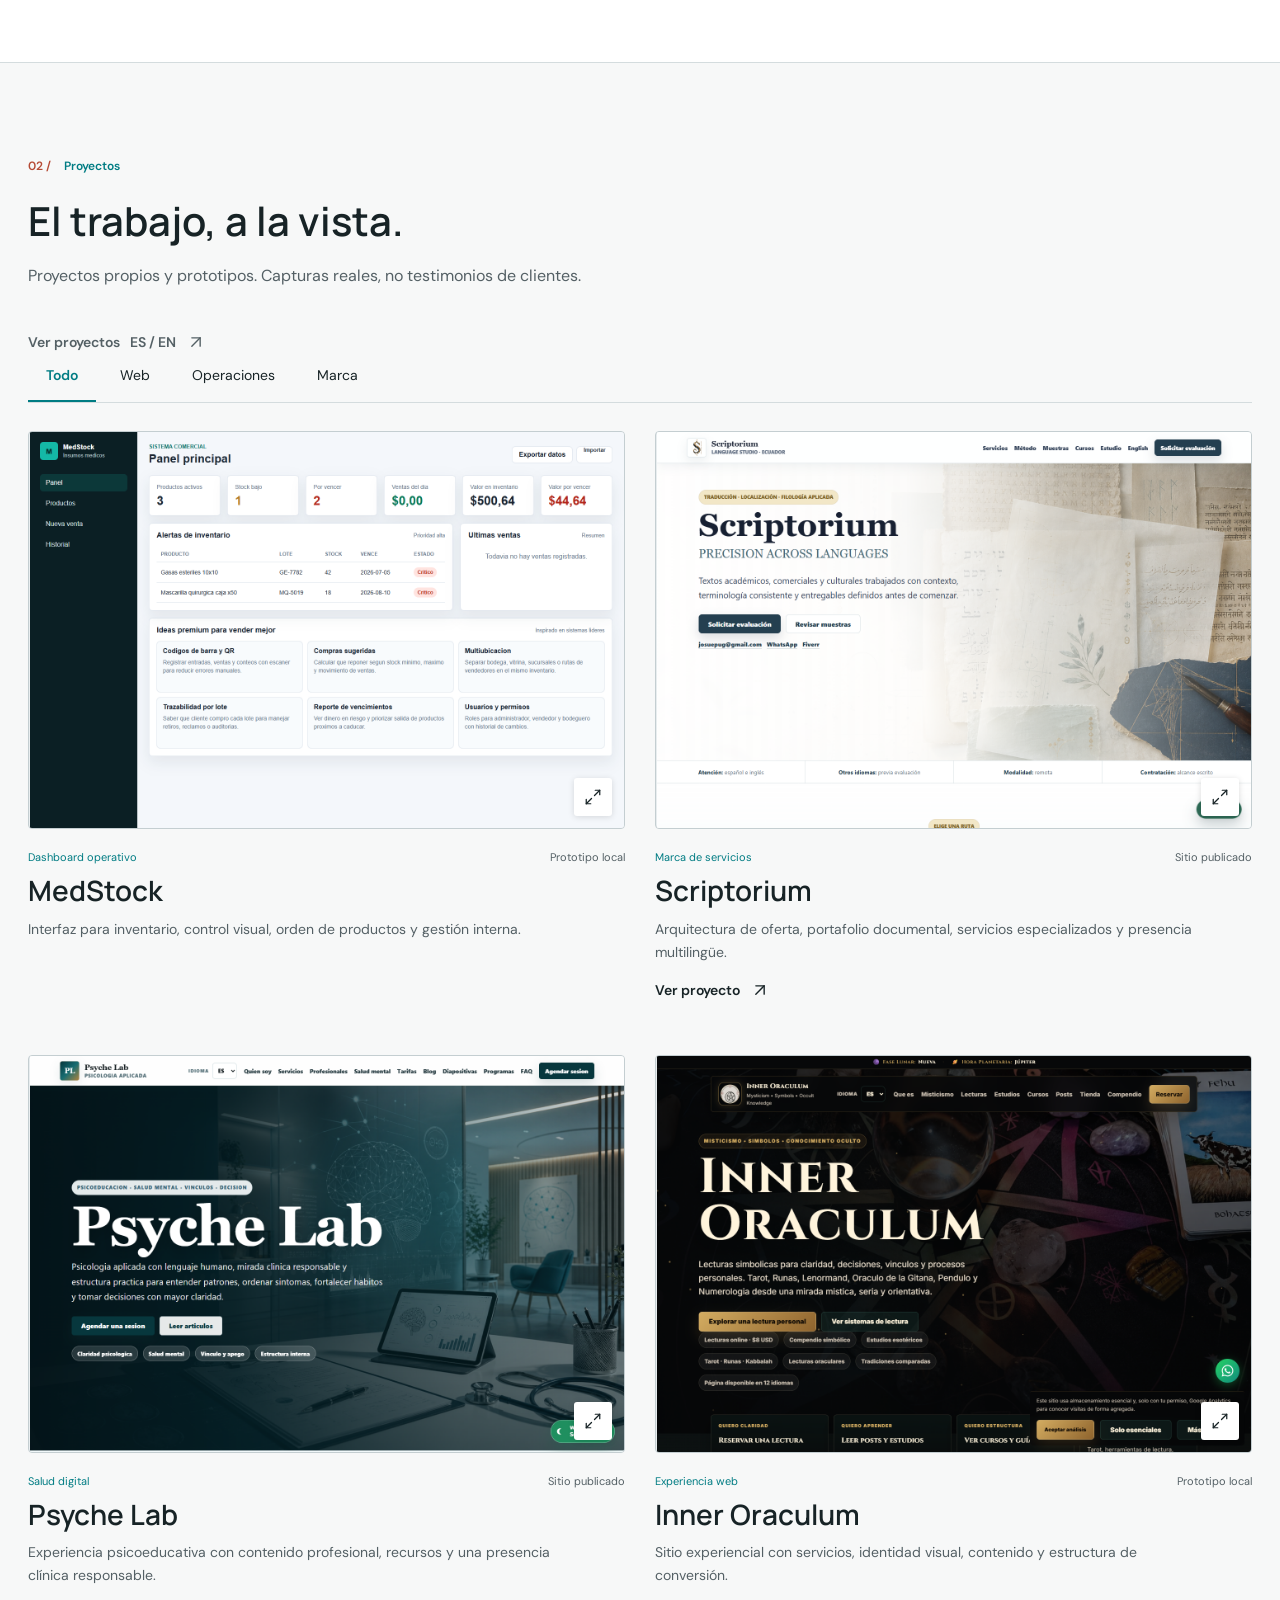
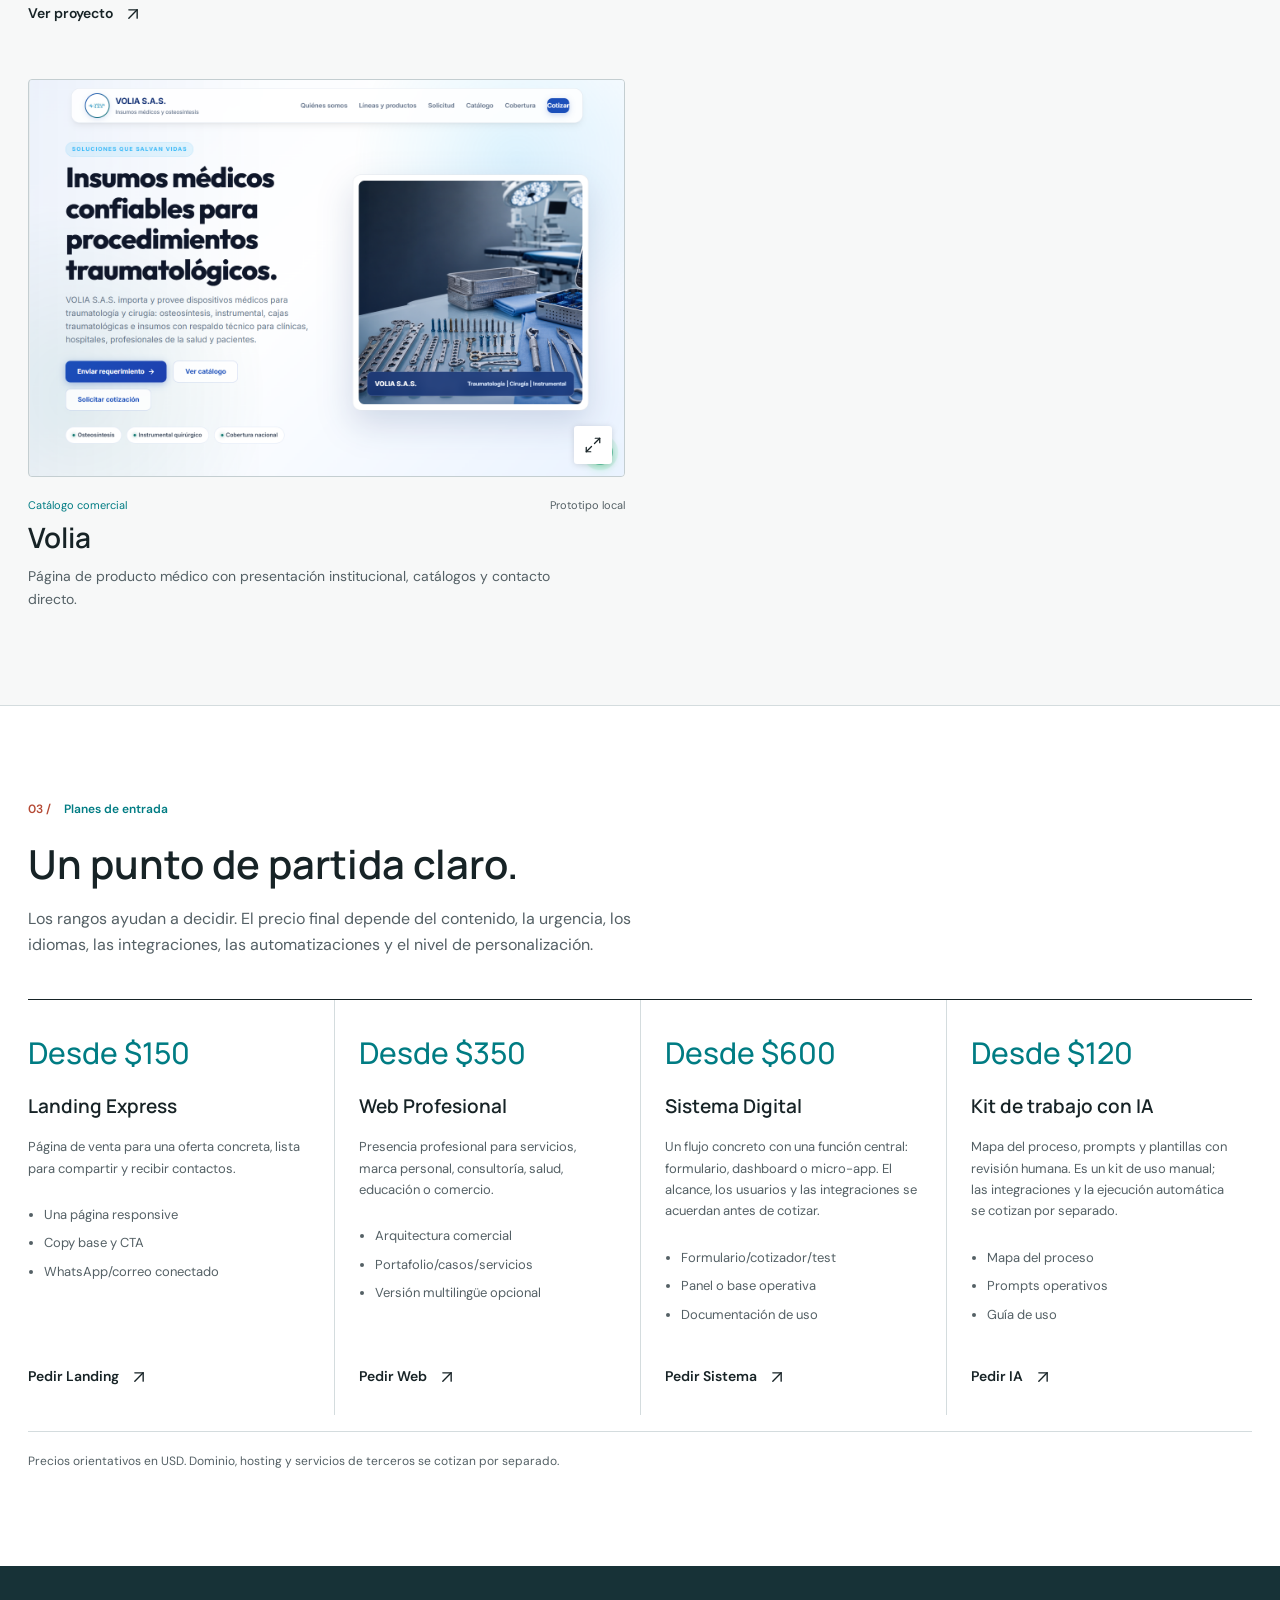
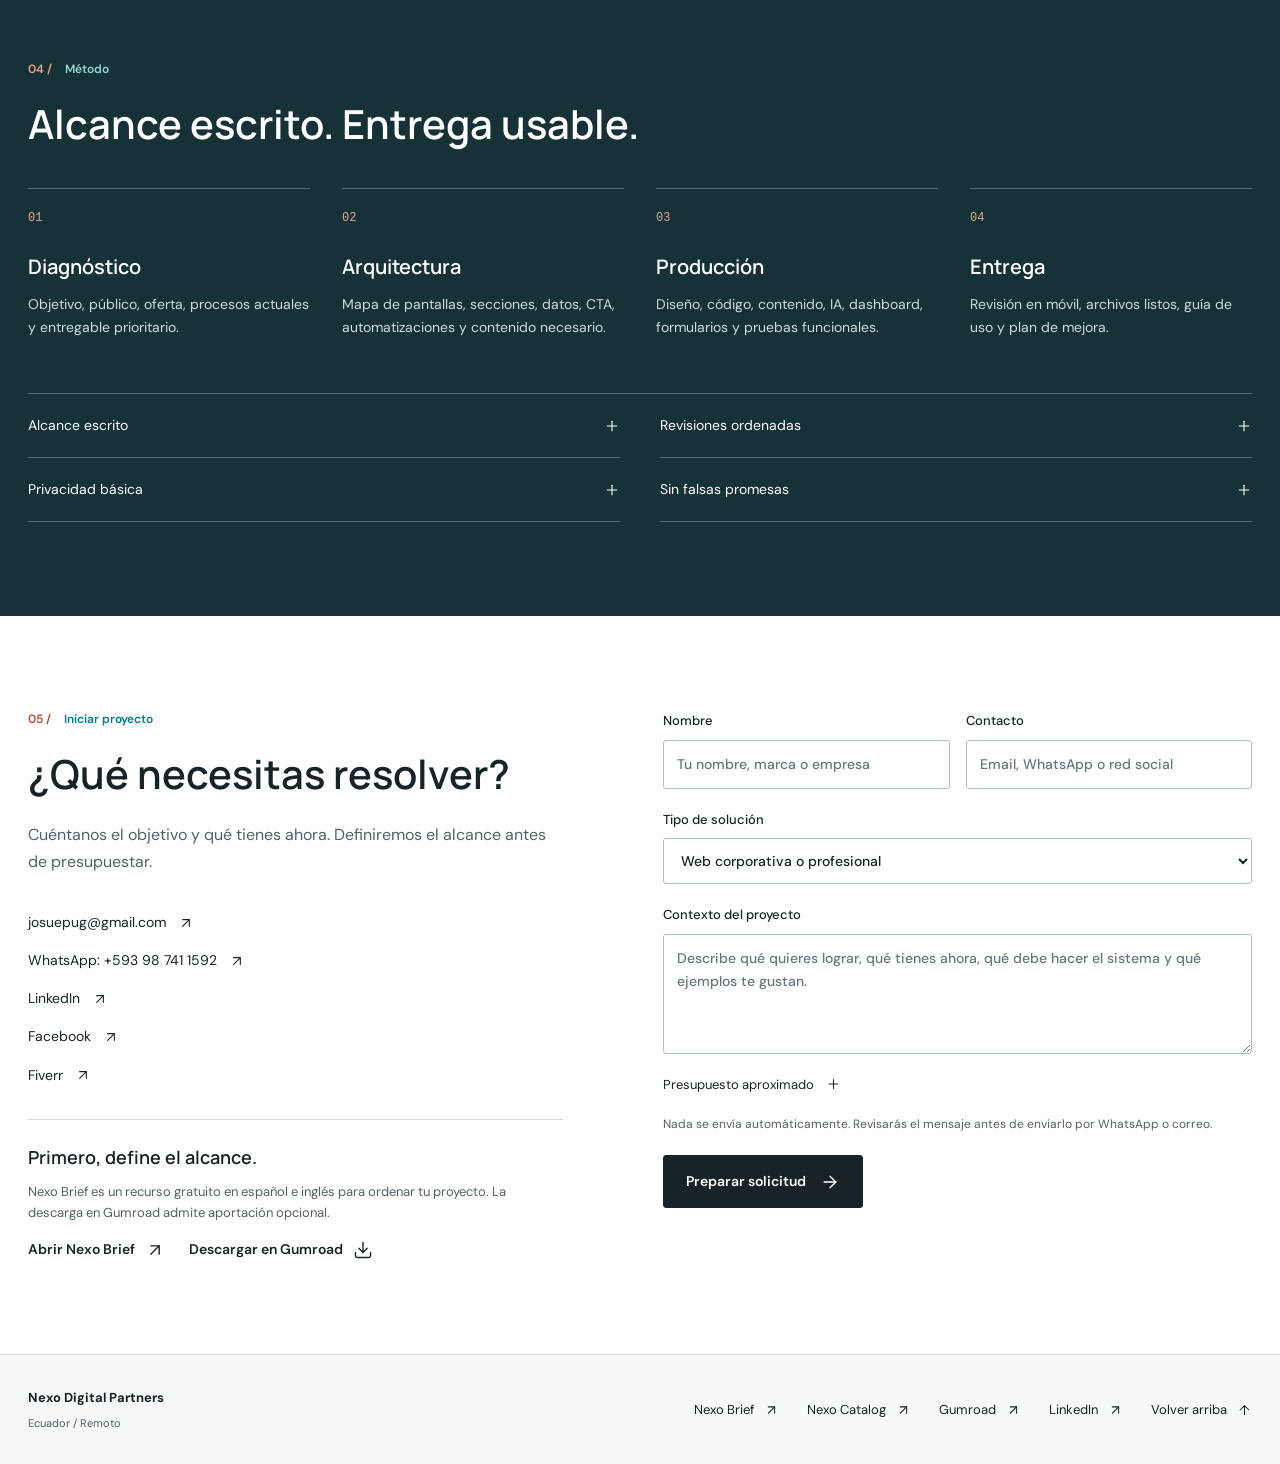
==== commit c5103141: "Connect Nexo contact section to published Fiverr service" ====
--- a/index.html
+++ b/index.html
@@ -84,6 +84,7 @@
       <a href="mailto:josuepug@gmail.com">josuepug@gmail.com<i data-lucide="arrow-up-right" aria-hidden="true"></i></a><a href="https://wa.me/593987411592" target="_blank" rel="noopener">WhatsApp: +593 98 741 1592<i data-lucide="arrow-up-right" aria-hidden="true"></i></a>
       <a href="https://www.linkedin.com/company/nexo-digital-partners-ec/" target="_blank" rel="noopener" translate="no">LinkedIn<i data-lucide="arrow-up-right" aria-hidden="true"></i></a>
       <a href="https://www.facebook.com/profile.php?id=61591254974802" target="_blank" rel="noopener" translate="no">Facebook<i data-lucide="arrow-up-right" aria-hidden="true"></i></a>
+      <a href="https://www.fiverr.com/josuep744/build-a-responsive-landing-page-for-your-professional-service" target="_blank" rel="noopener noreferrer" translate="no">Fiverr<i data-lucide="arrow-up-right" aria-hidden="true"></i></a>
     </div><div class="brief-invitation"><h3>Primero, define el alcance.</h3><p>Nexo Brief es un recurso gratuito en español e inglés para ordenar tu proyecto. La descarga en Gumroad admite aportación opcional.</p><div><a class="text-link" href="products/brief-kit/" target="_blank" rel="noopener">Abrir Nexo Brief<i data-lucide="arrow-up-right" aria-hidden="true"></i></a><a class="text-link" href="https://pugmaster0.gumroad.com/l/nexo-brief" target="_blank" rel="noopener">Descargar en Gumroad<i data-lucide="download" aria-hidden="true"></i></a></div></div></div>
     <form class="quote-form" id="quote-form">
       <div class="form-row"><label>Nombre<input name="name" required maxlength="120" autocomplete="name" placeholder="Tu nombre, marca o empresa" /></label><label>Contacto<input name="contact" required maxlength="160" autocomplete="email" placeholder="Email, WhatsApp o red social" /></label></div>
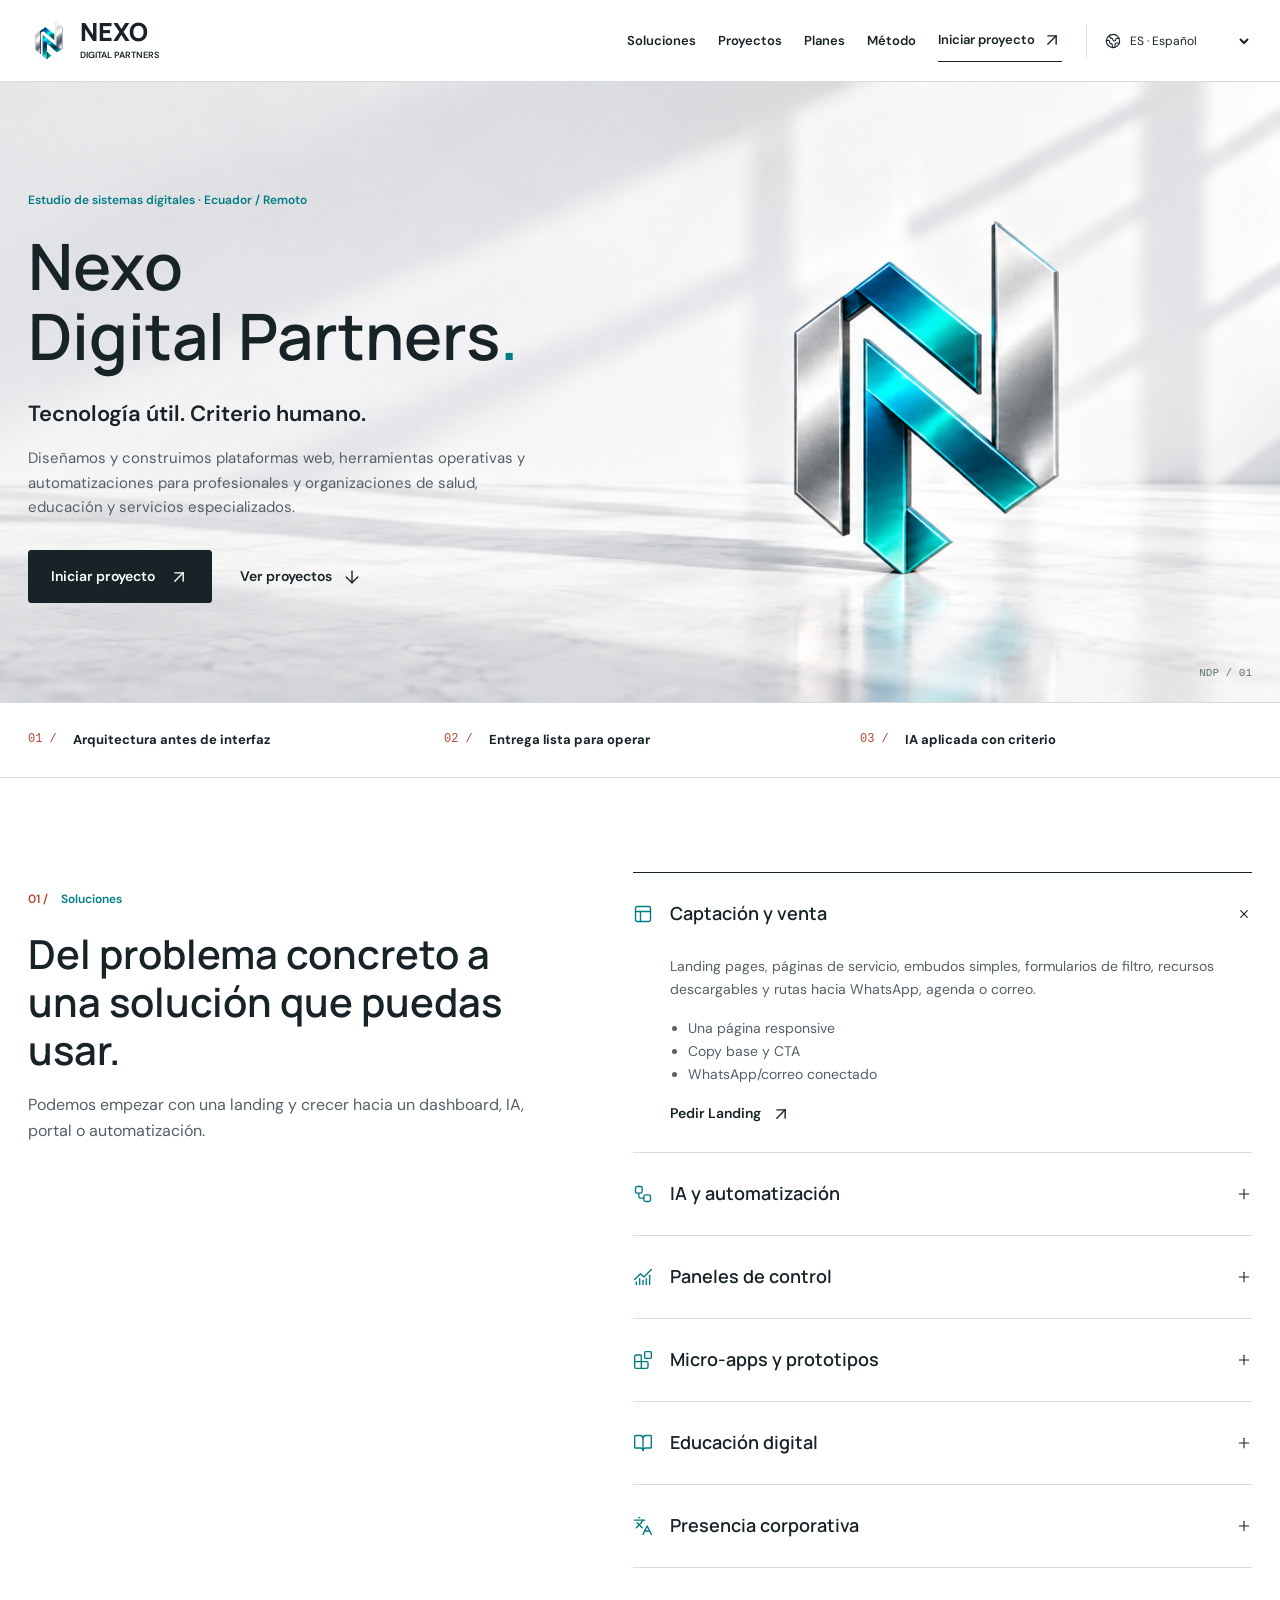
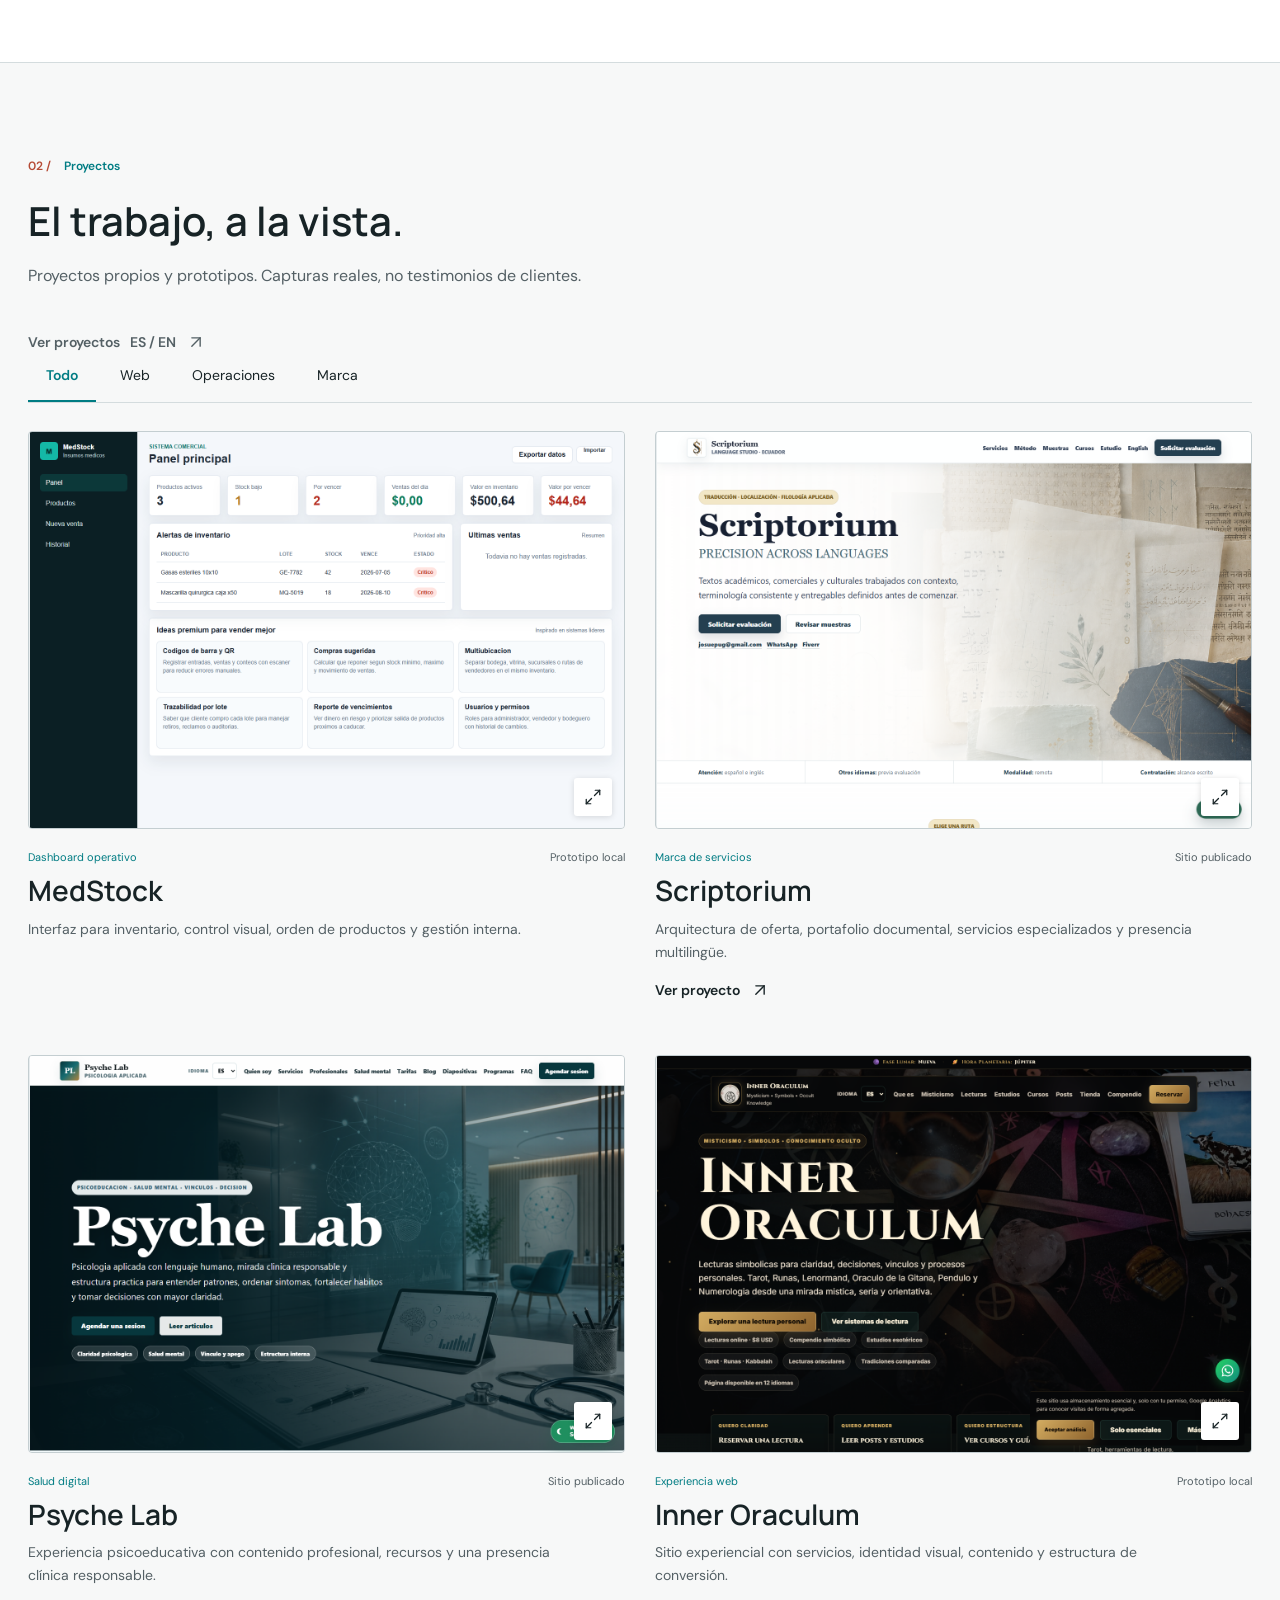
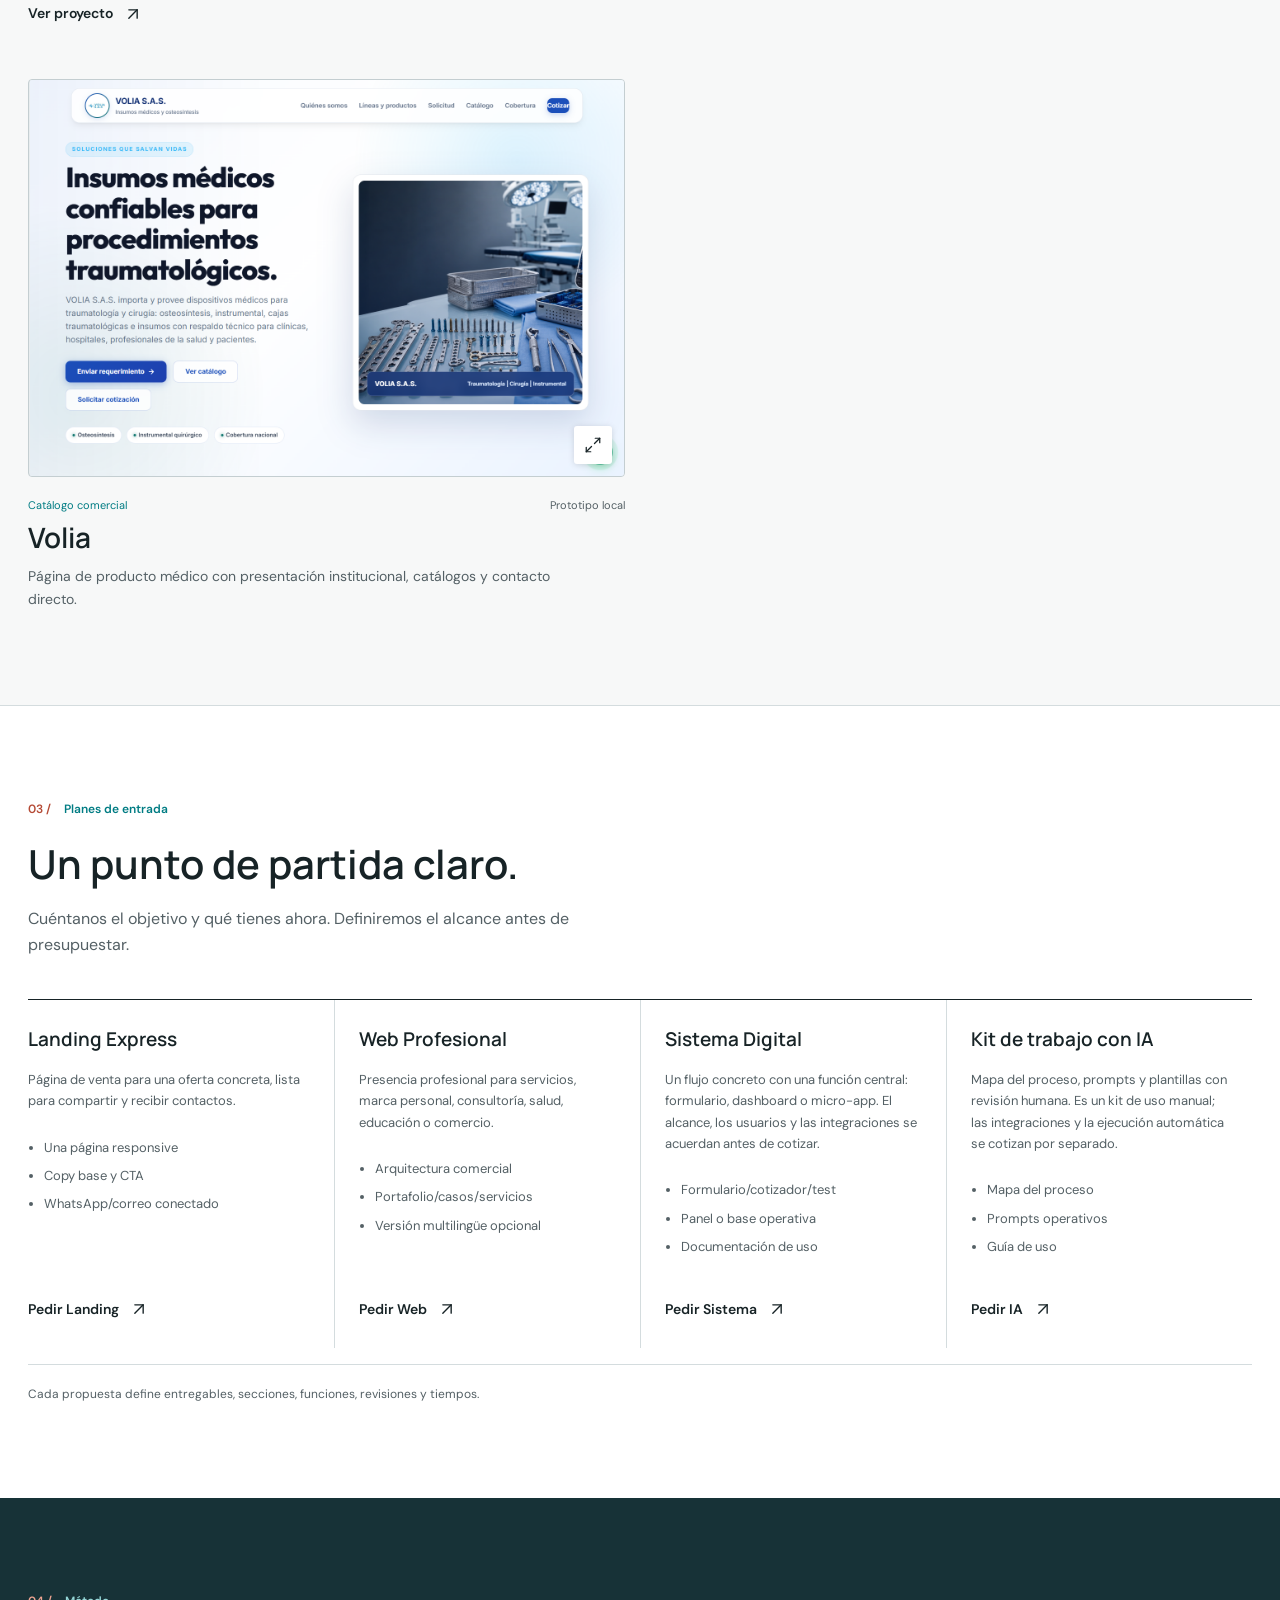
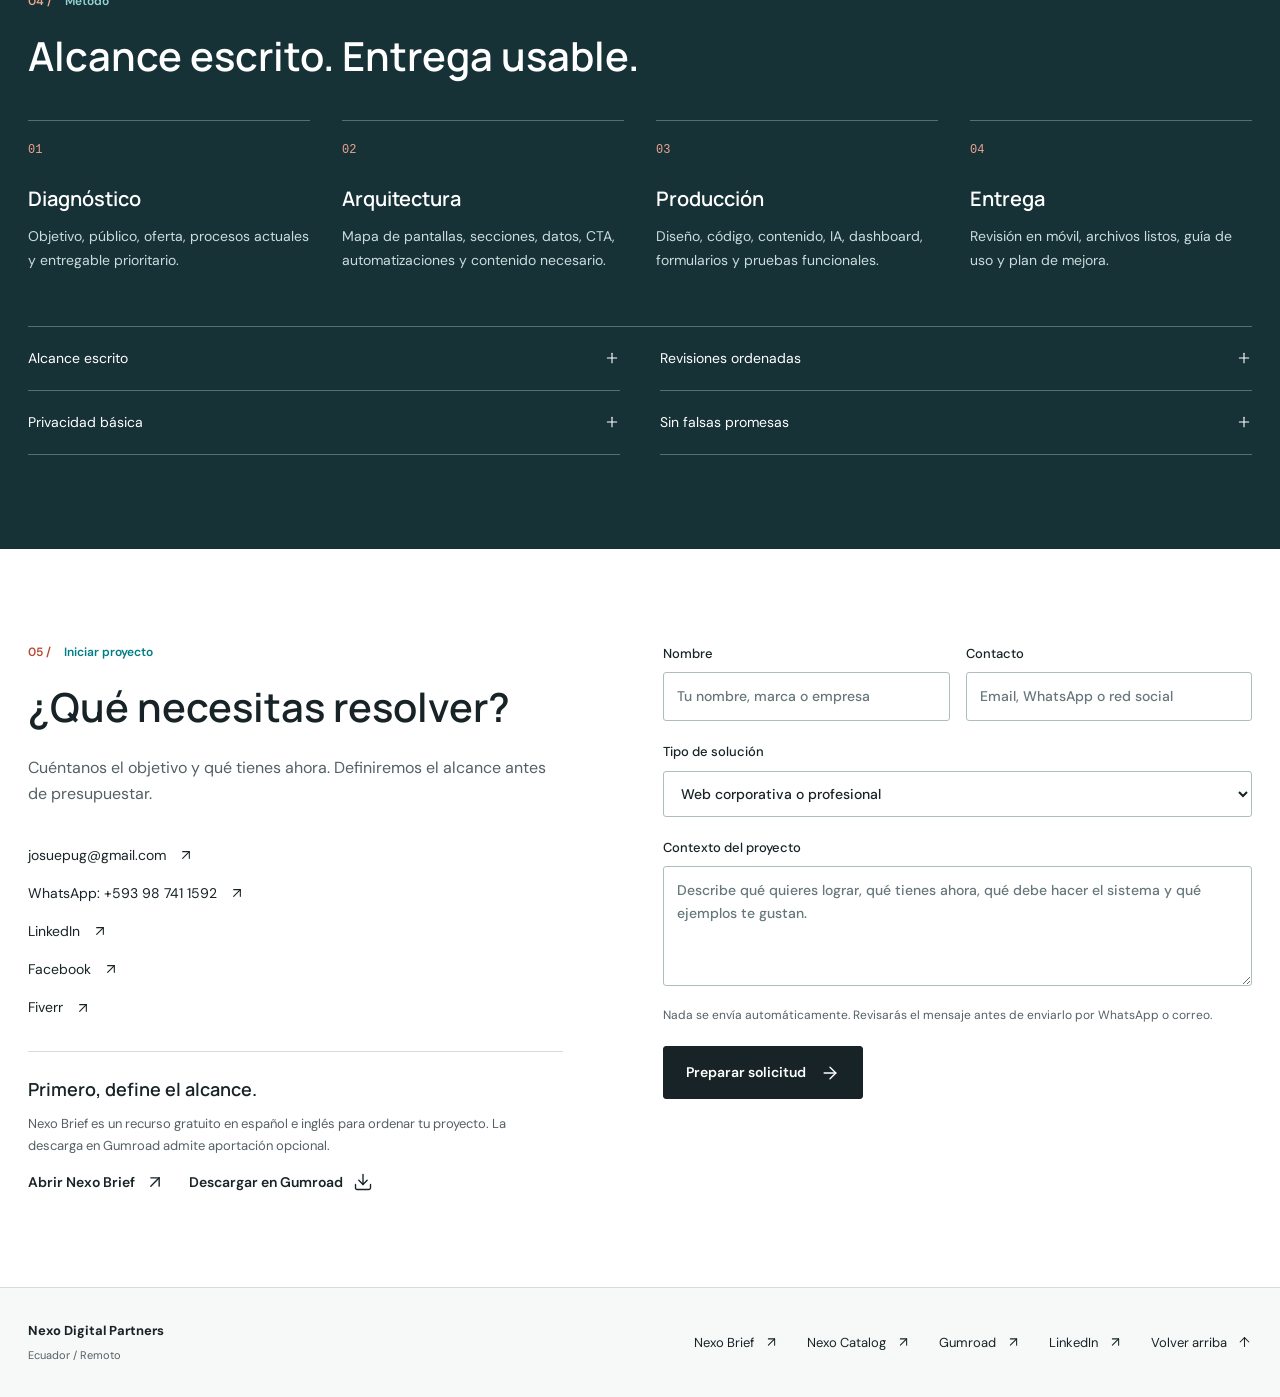
==== commit 14ec22fc: "Replace public service prices with project-based inquiries" ====
--- a/index.html
+++ b/index.html
@@ -67,12 +67,12 @@
     </article></div>
   </section>
   <section class="section pricing-section" id="planes">
-    <div class="section-heading"><p class="eyebrow"><span aria-hidden="true">03 / </span>Planes de entrada</p><h2>Un punto de partida claro.</h2><p>Los rangos ayudan a decidir rapido. El precio final depende de contenido, urgencia, idiomas, integraciones, automatizaciones y nivel de personalizacion.</p></div>
-    <div class="pricing-grid"><article><span class="price">Desde $150</span><h3>Landing Express</h3><p>Pagina de venta para una oferta concreta, lista para compartir y recibir contactos.</p><ul><li>Una pagina responsive</li><li>Copy base y CTA</li><li>WhatsApp/correo conectado</li></ul><a class="text-link" href="#contacto" data-project="landing">Pedir Landing<i data-lucide="arrow-up-right" aria-hidden="true"></i></a></article>
-    <article><span class="price">Desde $350</span><h3>Web Profesional</h3><p>Presencia seria para servicios, marca personal, consultoria, salud, educacion o comercio.</p><ul><li>Arquitectura comercial</li><li>Portafolio/casos/servicios</li><li>Version multilingue opcional</li></ul><a class="text-link" href="#contacto" data-project="web">Pedir Web<i data-lucide="arrow-up-right" aria-hidden="true"></i></a></article>
-    <article><span class="price">Desde $600</span><h3>Sistema Digital</h3><p>Un flujo concreto con una función central: formulario, dashboard o micro-app. El alcance, los usuarios y las integraciones se acuerdan antes de cotizar.</p><ul><li>Formulario/cotizador/test</li><li>Panel o base operativa</li><li>Documentacion de uso</li></ul><a class="text-link" href="#contacto" data-project="dashboard">Pedir Sistema<i data-lucide="arrow-up-right" aria-hidden="true"></i></a></article>
-    <article><span class="price">Desde $120</span><h3>Kit de trabajo con IA</h3><p>Mapa del proceso, prompts y plantillas con revisión humana. Es un kit de uso manual; las integraciones y la ejecución automática se cotizan por separado.</p><ul><li>Mapa del proceso</li><li>Prompts operativos</li><li>Guia de uso</li></ul><a class="text-link" href="#contacto" data-project="automation">Pedir IA<i data-lucide="arrow-up-right" aria-hidden="true"></i></a></article></div>
-    <p class="pricing-note">Precios orientativos en USD. Dominio, hosting y servicios de terceros se cotizan por separado.</p>
+    <div class="section-heading"><p class="eyebrow"><span aria-hidden="true">03 / </span>Planes de entrada</p><h2>Un punto de partida claro.</h2><p>Cuéntanos el objetivo y qué tienes ahora. Definiremos el alcance antes de presupuestar.</p></div>
+    <div class="pricing-grid"><article><h3>Landing Express</h3><p>Pagina de venta para una oferta concreta, lista para compartir y recibir contactos.</p><ul><li>Una pagina responsive</li><li>Copy base y CTA</li><li>WhatsApp/correo conectado</li></ul><a class="text-link" href="#contacto" data-project="landing">Pedir Landing<i data-lucide="arrow-up-right" aria-hidden="true"></i></a></article>
+    <article><h3>Web Profesional</h3><p>Presencia seria para servicios, marca personal, consultoria, salud, educacion o comercio.</p><ul><li>Arquitectura comercial</li><li>Portafolio/casos/servicios</li><li>Version multilingue opcional</li></ul><a class="text-link" href="#contacto" data-project="web">Pedir Web<i data-lucide="arrow-up-right" aria-hidden="true"></i></a></article>
+    <article><h3>Sistema Digital</h3><p>Un flujo concreto con una función central: formulario, dashboard o micro-app. El alcance, los usuarios y las integraciones se acuerdan antes de cotizar.</p><ul><li>Formulario/cotizador/test</li><li>Panel o base operativa</li><li>Documentacion de uso</li></ul><a class="text-link" href="#contacto" data-project="dashboard">Pedir Sistema<i data-lucide="arrow-up-right" aria-hidden="true"></i></a></article>
+    <article><h3>Kit de trabajo con IA</h3><p>Mapa del proceso, prompts y plantillas con revisión humana. Es un kit de uso manual; las integraciones y la ejecución automática se cotizan por separado.</p><ul><li>Mapa del proceso</li><li>Prompts operativos</li><li>Guia de uso</li></ul><a class="text-link" href="#contacto" data-project="automation">Pedir IA<i data-lucide="arrow-up-right" aria-hidden="true"></i></a></article></div>
+    <p class="pricing-note">Cada propuesta define entregables, secciones, funciones, revisiones y tiempos.</p>
   </section>
   <section class="section method-section" id="metodo">
     <div class="section-heading"><p class="eyebrow"><span aria-hidden="true">04 / </span>Metodo</p><h2>Alcance escrito. Entrega usable.</h2></div>
@@ -90,7 +90,6 @@
       <div class="form-row"><label>Nombre<input name="name" required maxlength="120" autocomplete="name" placeholder="Tu nombre, marca o empresa" /></label><label>Contacto<input name="contact" required maxlength="160" autocomplete="email" placeholder="Email, WhatsApp o red social" /></label></div>
       <label>Tipo de solucion<select name="project"><option value="web">Web corporativa o profesional</option><option value="landing">Landing page de oferta</option><option value="prototype">Micro-app o prototipo</option><option value="dashboard">Dashboard o panel operativo</option><option value="automation">Automatizacion con IA</option><option value="education">Portal educativo o test interactivo</option><option value="catalog">Catalogo digital o sistema de pedidos</option></select></label>
       <label>Contexto del proyecto<textarea name="message" required rows="4" maxlength="1800" placeholder="Describe que quieres lograr, que tienes ahora, que debe hacer el sistema y que ejemplos te gustan."></textarea></label>
-      <details class="optional-details"><summary>Presupuesto aproximado<i data-lucide="plus" aria-hidden="true"></i></summary><label class="sr-only" for="budget">Presupuesto aproximado</label><select name="budget" id="budget"><option>Aun no definido</option><option>$100 - $250</option><option>$250 - $500</option><option>$500 - $1,000</option><option>$1,000+</option></select></details>
       <p class="form-privacy">Nada se envía automáticamente. Revisarás el mensaje antes de enviarlo por WhatsApp o correo.</p>
       <button class="primary-button" type="submit">Preparar solicitud<i data-lucide="arrow-right" aria-hidden="true"></i></button>
       <div class="request-result" id="request-result" hidden><p id="form-note" role="status">Solicitud preparada.</p><div class="result-actions"><a id="whatsapp-result" class="text-link" target="_blank" rel="noopener">Abrir WhatsApp<i data-lucide="arrow-up-right" aria-hidden="true"></i></a><a id="email-result" class="text-link">Enviar por correo<i data-lucide="mail" aria-hidden="true"></i></a><button class="icon-button" type="button" id="copy-request" aria-label="Copiar mensaje" title="Copiar mensaje"><i data-lucide="copy" aria-hidden="true"></i></button></div></div>
@@ -99,6 +98,6 @@
 </main>
 <footer class="site-footer"><div><strong translate="no">Nexo Digital Partners</strong><span>Ecuador / Remoto</span></div><a href="products/brief-kit/" translate="no">Nexo Brief<i data-lucide="arrow-up-right" aria-hidden="true"></i></a><a href="products/catalog-check/" translate="no">Nexo Catalog<i data-lucide="arrow-up-right" aria-hidden="true"></i></a><a href="https://pugmaster0.gumroad.com/" target="_blank" rel="noopener" translate="no">Gumroad<i data-lucide="arrow-up-right" aria-hidden="true"></i></a><a href="https://www.linkedin.com/feed/update/urn:li:share:7504194026607378432/" target="_blank" rel="noopener" translate="no">LinkedIn<i data-lucide="arrow-up-right" aria-hidden="true"></i></a><a href="#home">Volver arriba<i data-lucide="arrow-up" aria-hidden="true"></i></a></footer>
 <dialog id="project-dialog" aria-labelledby="preview-title"><div class="dialog-heading"><h2 id="preview-title" translate="no"></h2><button class="icon-button" type="button" id="close-preview" aria-label="Cerrar"><i data-lucide="x" aria-hidden="true"></i></button></div><img id="preview-image" alt="" /><p id="preview-description"></p></dialog>
-<script src="assets/vendor/lucide.min.js"></script><script src="translations.js"></script><script src="studio-copy.js?v=20260913-offers"></script><script src="locale-completion.js?v=20260915-brief"></script><script src="script.js"></script>
+<script src="assets/vendor/lucide.min.js"></script><script src="translations.js"></script><script src="studio-copy.js?v=20260913-offers"></script><script src="locale-completion.js?v=20260915-brief"></script><script src="script.js?v=20260922-quotes"></script>
 </body>
 </html>
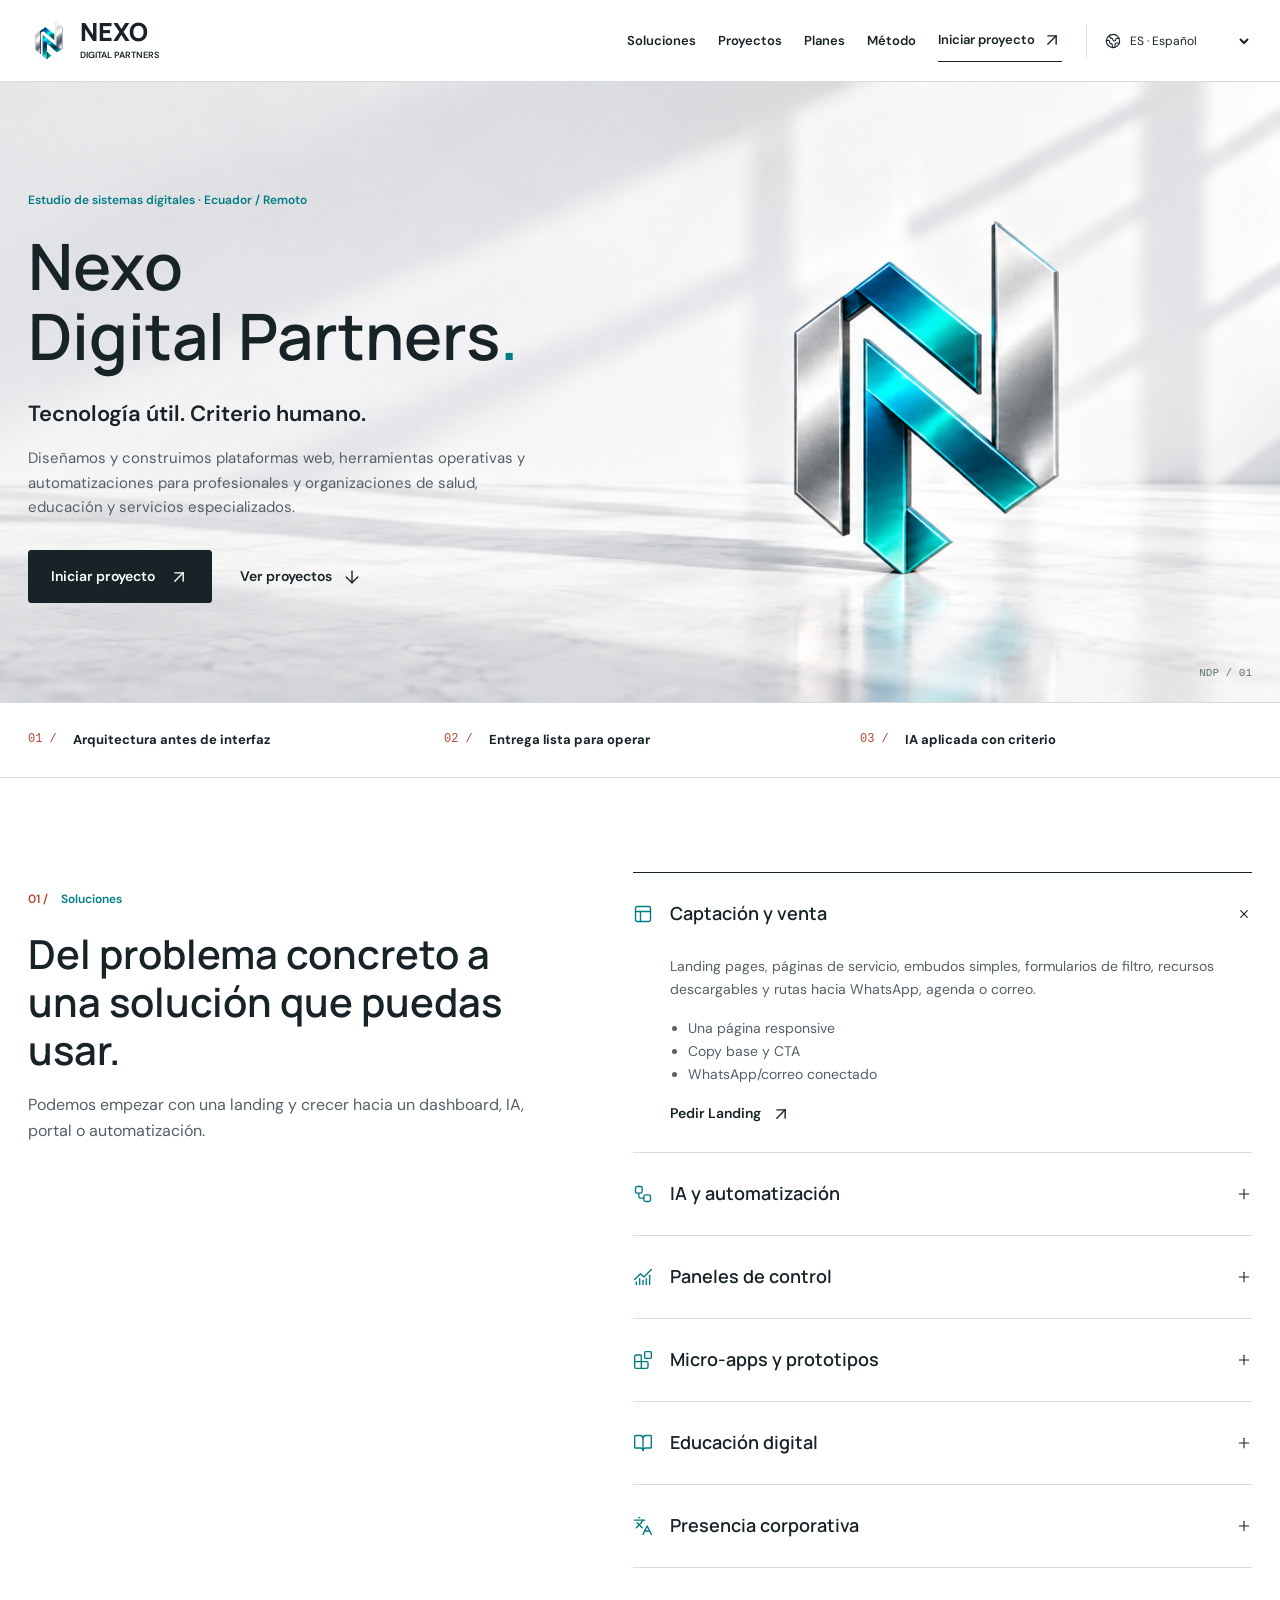
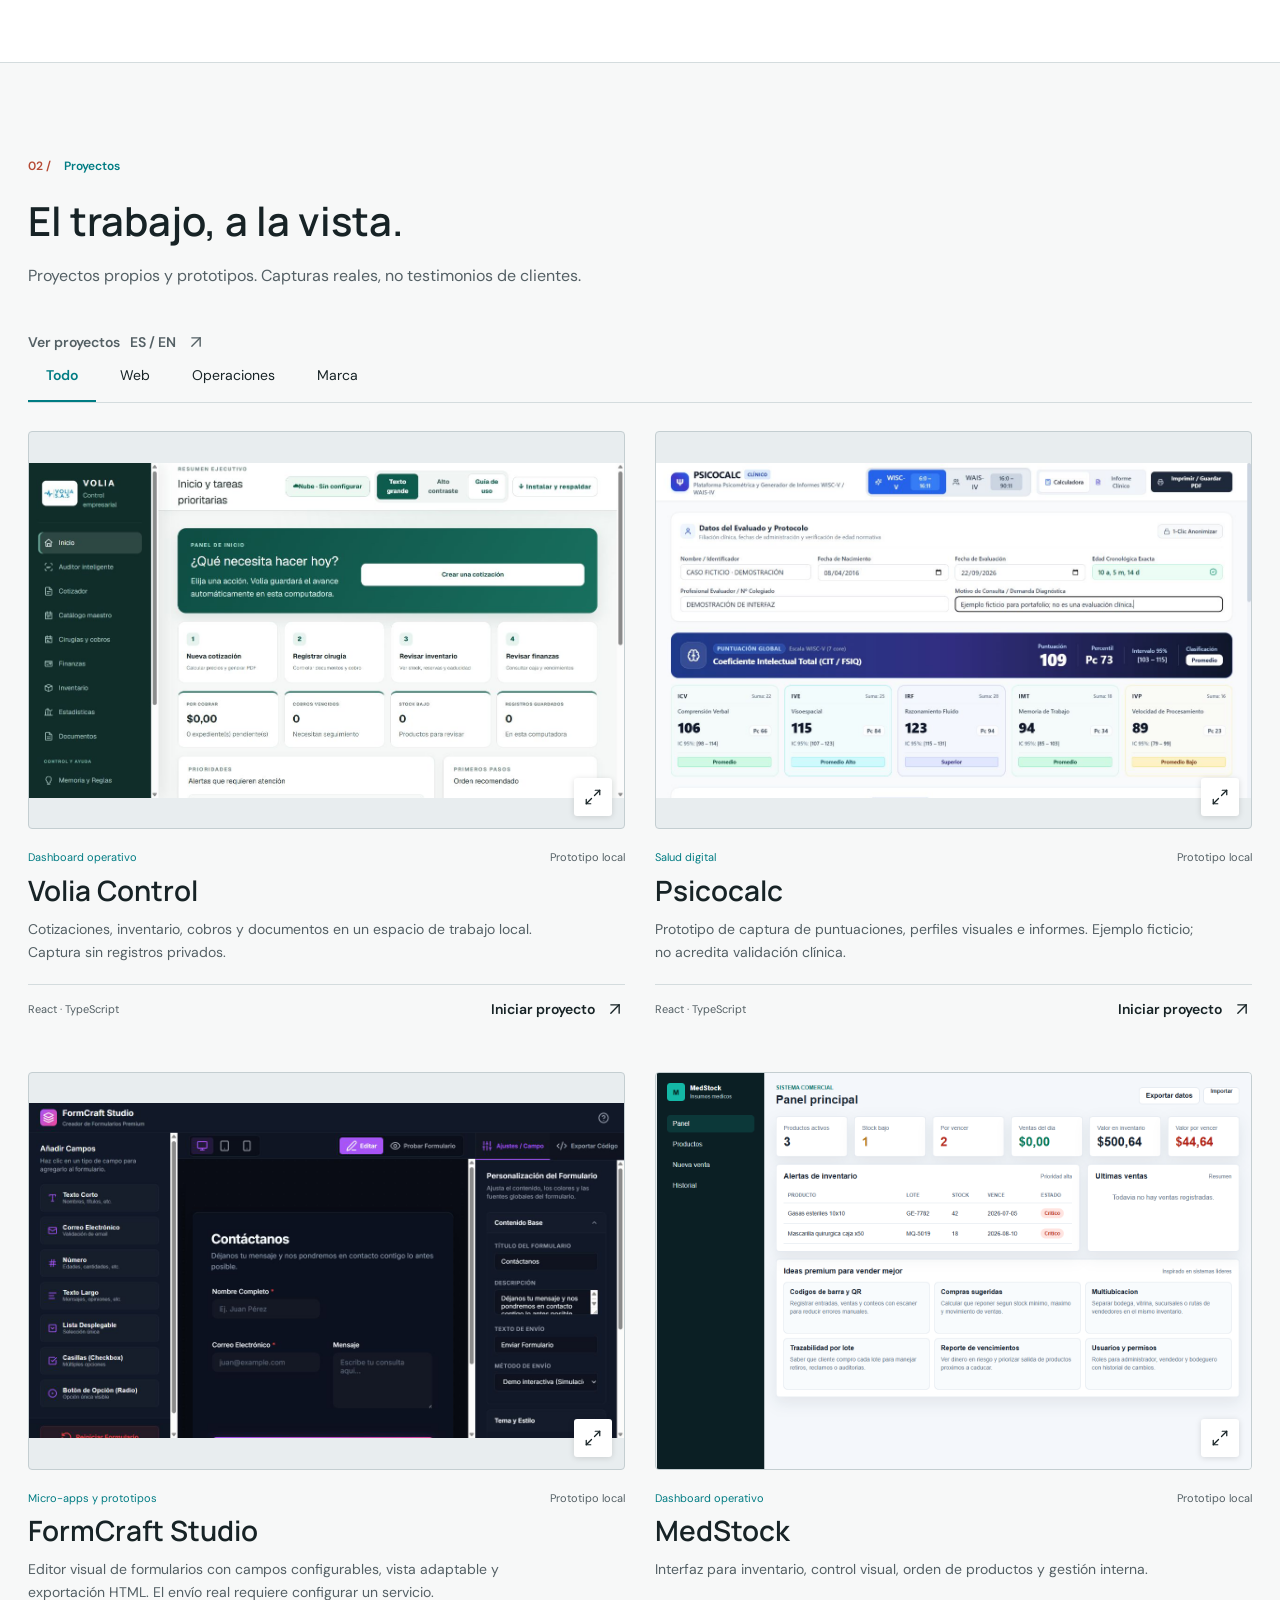
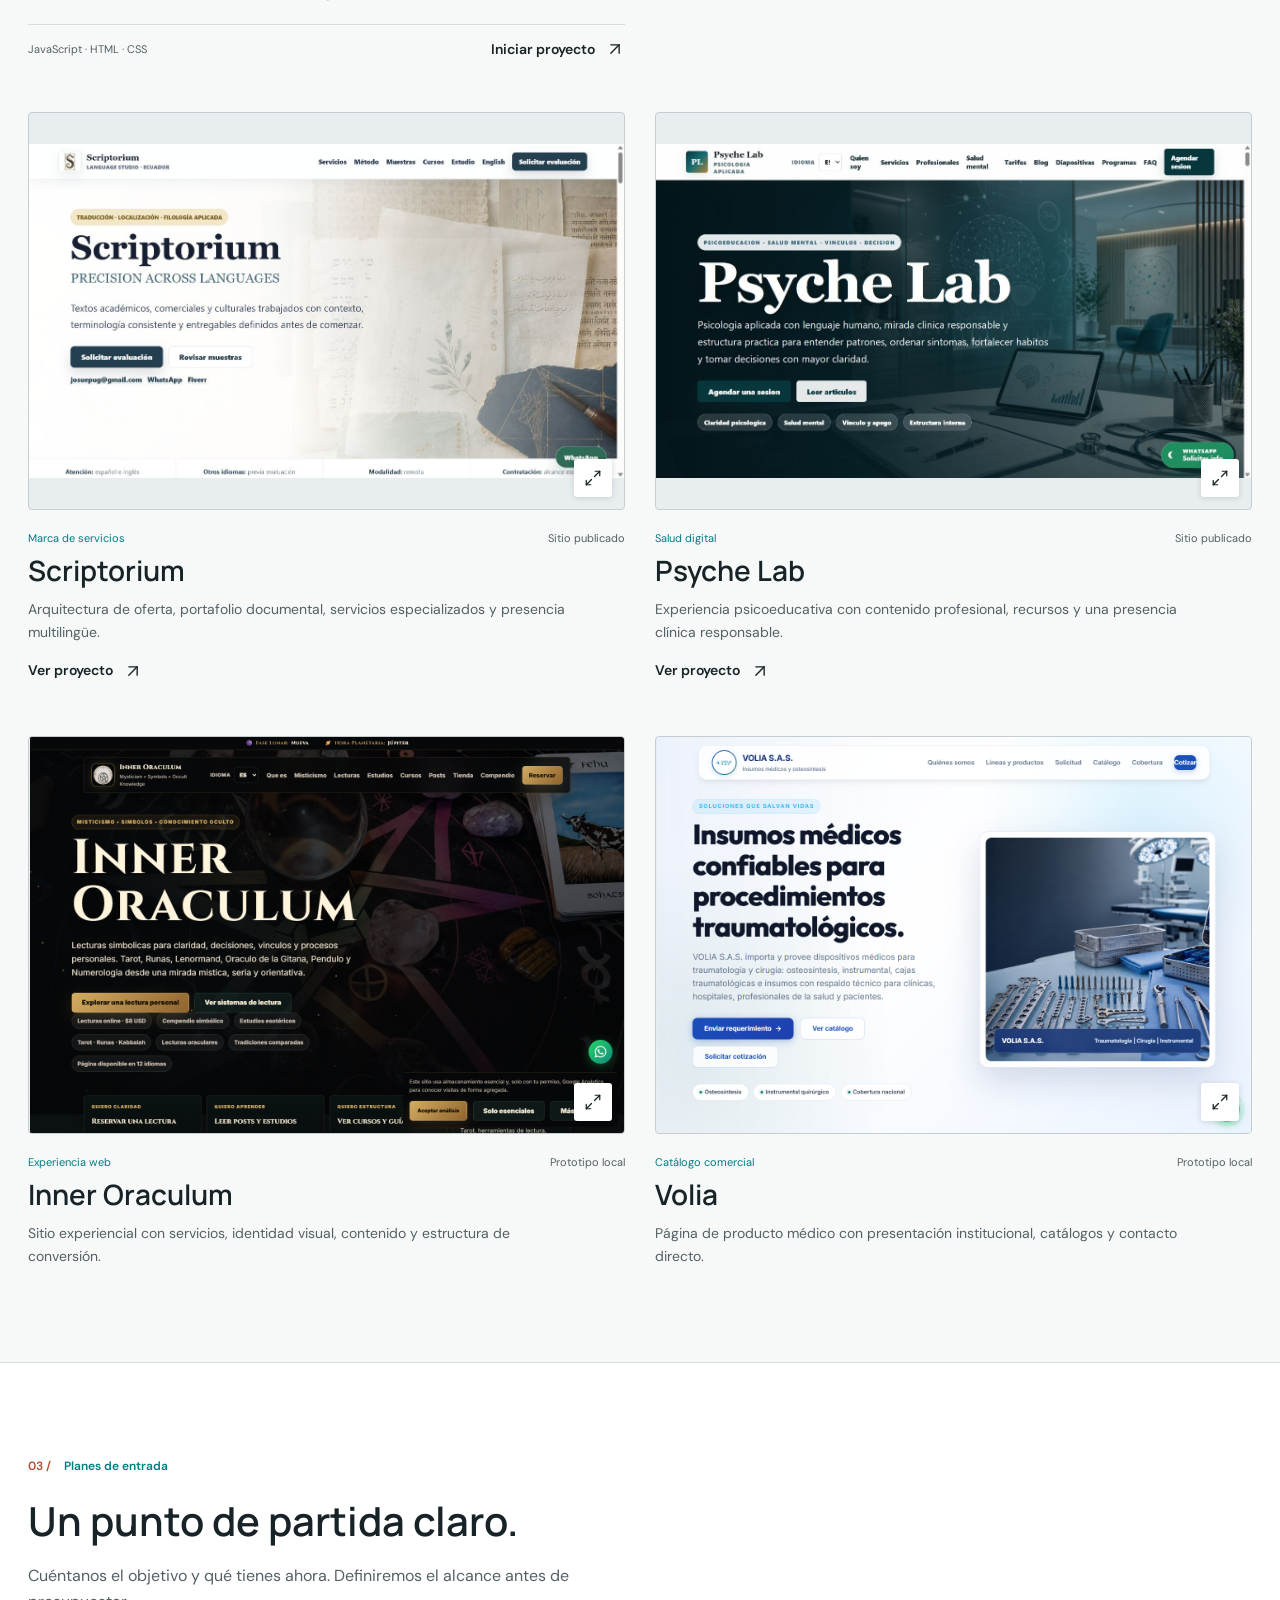
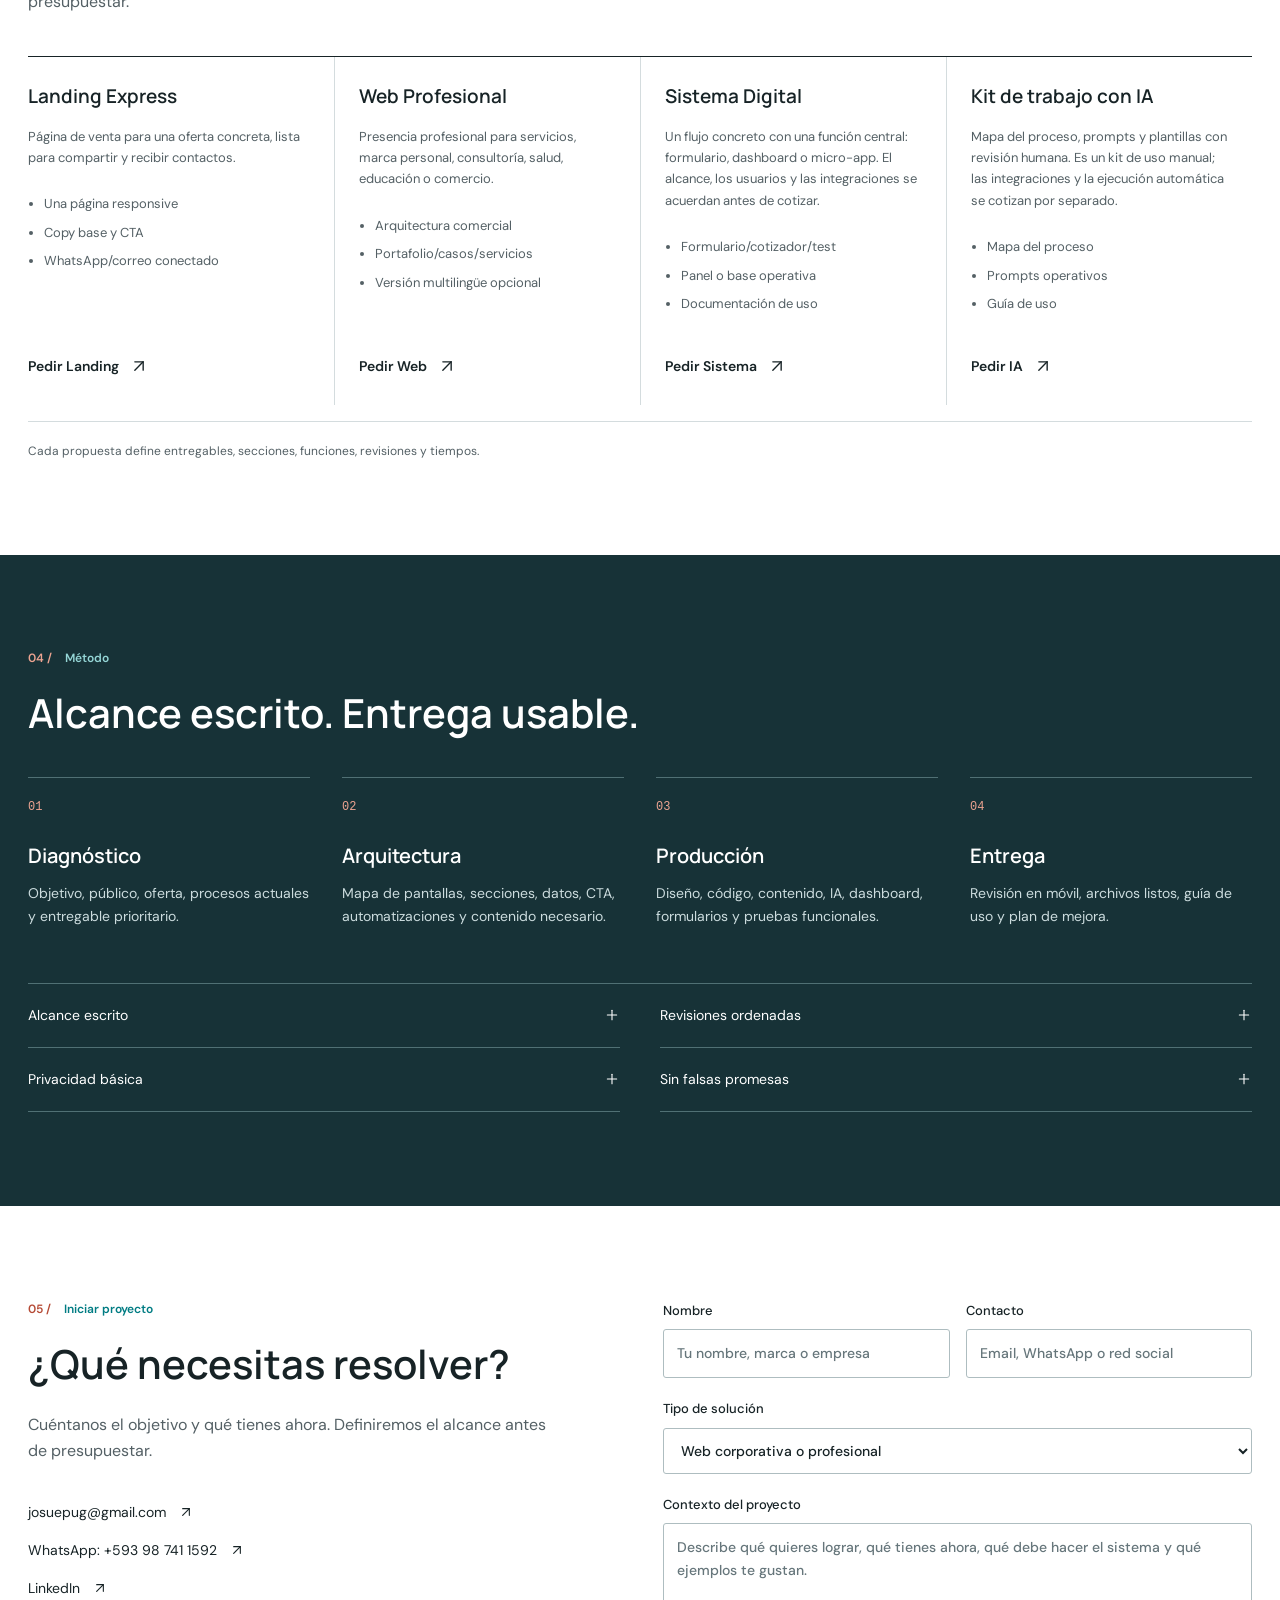
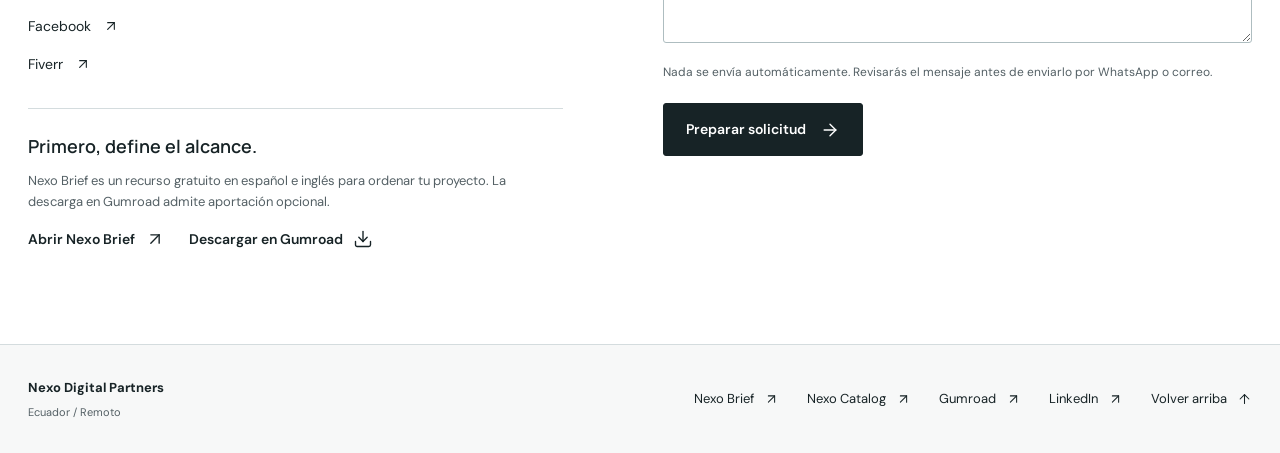
==== commit 131263b5: "Showcase new applications with real privacy-safe portfolio captures" ====
--- a/index.html
+++ b/index.html
@@ -4,13 +4,13 @@
   <meta charset="UTF-8" /><meta name="viewport" content="width=device-width, initial-scale=1" />
   <title>Nexo Digital Partners | Desarrollo web, IA y automatización</title>
   <meta name="description" content="Webs, herramientas operativas y automatizaciones para profesionales, salud, educación y negocios. Explora proyectos y solicita una propuesta con alcance definido." />
-  <link rel="canonical" href="https://josuest-b.github.io/nexo-digital-partners/" />
+  <link rel="canonical" href="https://nexodipa.github.io/nexo-digital-partners/" />
   <meta property="og:title" content="Nexo Digital Partners | Sistemas digitales" />
   <meta property="og:description" content="Desarrollo web, herramientas operativas e IA aplicada. Proyectos reales y propuestas con alcance definido." />
-  <meta property="og:type" content="website" /><meta property="og:url" content="https://josuest-b.github.io/nexo-digital-partners/" />
-  <meta property="og:image" content="https://josuest-b.github.io/nexo-digital-partners/assets/brand/nexo-lockup-metallic.png" />
+  <meta property="og:type" content="website" /><meta property="og:url" content="https://nexodipa.github.io/nexo-digital-partners/" />
+  <meta property="og:image" content="https://nexodipa.github.io/nexo-digital-partners/assets/brand/nexo-lockup-metallic.png" />
   <meta name="theme-color" content="#f7f8f8" /><link rel="icon" href="assets/favicon.svg" type="image/svg+xml" />
-  <link rel="stylesheet" href="styles.css?v=20260915-brief" /><link rel="preload" href="assets/brand/nexo-studio-wide.png" as="image" media="(min-width:601px)" /><link rel="preload" href="assets/brand/nexo-studio-light.png" as="image" media="(max-width:600px)" />
+  <link rel="stylesheet" href="styles.css?v=20260923-portfolio" /><link rel="preload" href="assets/brand/nexo-studio-wide.png" as="image" media="(min-width:601px)" /><link rel="preload" href="assets/brand/nexo-studio-light.png" as="image" media="(max-width:600px)" />
 </head>
 <body>
 <a class="skip-link" href="#main">Ir al contenido</a>
@@ -43,19 +43,35 @@
   </section>
   <section class="section cases-section" id="casos">
     <div class="section-heading"><p class="eyebrow"><span aria-hidden="true">02 / </span>Proyectos</p><h2>El trabajo, a la vista.</h2><p>Proyectos propios y prototipos. Capturas reales, no testimonios de clientes.</p></div>
-    <p><a class="text-link" href="https://github.com/JosueST-B/nexo-digital-partners/blob/main/launch/portfolio-cases.md" target="_blank" rel="noopener noreferrer"><span>Ver proyectos</span> <span translate="no">ES / EN</span><i data-lucide="arrow-up-right" aria-hidden="true"></i></a></p>
+    <p><a class="text-link" href="https://github.com/nexodipa/nexo-digital-partners/blob/main/launch/portfolio-cases.md" target="_blank" rel="noopener noreferrer"><span>Ver proyectos</span> <span translate="no">ES / EN</span><i data-lucide="arrow-up-right" aria-hidden="true"></i></a></p>
     <div class="filter-bar" aria-label="Filtros de portafolio"><button class="filter-button active" type="button" data-filter="all" aria-pressed="true">Todo</button><button class="filter-button" type="button" data-filter="web" aria-pressed="false">Web</button><button class="filter-button" type="button" data-filter="ops" aria-pressed="false">Operaciones</button><button class="filter-button" type="button" data-filter="brand" aria-pressed="false">Marca</button></div>
-    <div class="portfolio-grid"><article class="portfolio-card" data-category="ops">
+    <div class="portfolio-grid">
+    <article class="portfolio-card" data-category="ops">
+      <button class="project-image" type="button" data-preview="volia-control" aria-label="Volia Control" translate="no"><img src="assets/portfolio/volia-control-20260923.jpg" alt="Volia Control" width="1272" height="716" loading="lazy" /><i data-lucide="maximize-2" aria-hidden="true"></i></button>
+      <div class="project-meta"><span>Dashboard operativo</span><span>Prototipo local</span></div><h3 translate="no">Volia Control</h3><p>Cotizaciones, inventario, cobros y documentos en un espacio de trabajo local. Captura sin registros privados.</p>
+      <div class="project-footer"><span translate="no">React · TypeScript</span><a class="text-link" href="#contacto" data-project="dashboard">Iniciar proyecto<i data-lucide="arrow-up-right" aria-hidden="true"></i></a></div>
+    </article>
+    <article class="portfolio-card" data-category="ops">
+      <button class="project-image" type="button" data-preview="psicocalc" aria-label="Psicocalc" translate="no"><img src="assets/portfolio/psicocalc-20260923.jpg" alt="Psicocalc" width="1272" height="716" loading="lazy" /><i data-lucide="maximize-2" aria-hidden="true"></i></button>
+      <div class="project-meta"><span>Salud digital</span><span>Prototipo local</span></div><h3 translate="no">Psicocalc</h3><p>Prototipo de captura de puntuaciones, perfiles visuales e informes. Ejemplo ficticio; no acredita validación clínica.</p>
+      <div class="project-footer"><span translate="no">React · TypeScript</span><a class="text-link" href="#contacto" data-project="prototype">Iniciar proyecto<i data-lucide="arrow-up-right" aria-hidden="true"></i></a></div>
+    </article>
+    <article class="portfolio-card" data-category="ops">
+      <button class="project-image" type="button" data-preview="formcraft" aria-label="FormCraft Studio" translate="no"><img src="assets/portfolio/formcraft-20260923.jpg" alt="FormCraft Studio" width="1272" height="716" loading="lazy" /><i data-lucide="maximize-2" aria-hidden="true"></i></button>
+      <div class="project-meta"><span>Micro-apps y prototipos</span><span>Prototipo local</span></div><h3 translate="no">FormCraft Studio</h3><p>Editor visual de formularios con campos configurables, vista adaptable y exportación HTML. El envío real requiere configurar un servicio.</p>
+      <div class="project-footer"><span translate="no">JavaScript · HTML · CSS</span><a class="text-link" href="#contacto" data-project="prototype">Iniciar proyecto<i data-lucide="arrow-up-right" aria-hidden="true"></i></a></div>
+    </article>
+    <article class="portfolio-card" data-category="ops">
       <button class="project-image" type="button" data-preview="medstock" aria-label="MedStock"><img src="assets/portfolio/medstock-screen.png" alt="MedStock" width="1440" height="960" loading="lazy" /><i data-lucide="maximize-2" aria-hidden="true"></i></button>
       <div class="project-meta"><span>Dashboard operativo</span><span>Prototipo local</span></div><h3 translate="no">MedStock</h3><p>Interfaz para inventario, control visual, orden de productos y gestion interna.</p>
     </article>
     <article class="portfolio-card" data-category="brand">
-      <button class="project-image" type="button" data-preview="scriptorium" aria-label="Scriptorium"><img src="assets/portfolio/scriptorium-screen.png" alt="Scriptorium" width="1440" height="960" loading="lazy" /><i data-lucide="maximize-2" aria-hidden="true"></i></button>
-      <div class="project-meta"><span>Marca de servicios</span><span>Sitio publicado</span></div><h3 translate="no">Scriptorium</h3><p>Arquitectura de oferta, portafolio documental, servicios especializados y presencia multilingue.</p><a class="text-link" href="https://josuest-b.github.io/scriptorium-language-studio/" target="_blank" rel="noopener">Ver proyecto<i data-lucide="arrow-up-right" aria-hidden="true"></i></a>
+      <button class="project-image" type="button" data-preview="scriptorium" aria-label="Scriptorium"><img src="assets/portfolio/scriptorium-20260923.jpg" alt="Scriptorium" width="1440" height="960" loading="lazy" /><i data-lucide="maximize-2" aria-hidden="true"></i></button>
+      <div class="project-meta"><span>Marca de servicios</span><span>Sitio publicado</span></div><h3 translate="no">Scriptorium</h3><p>Arquitectura de oferta, portafolio documental, servicios especializados y presencia multilingue.</p><a class="text-link" href="https://nexodipa.github.io/scriptorium-language-studio/" target="_blank" rel="noopener">Ver proyecto<i data-lucide="arrow-up-right" aria-hidden="true"></i></a>
     </article>
     <article class="portfolio-card" data-category="web">
-      <button class="project-image" type="button" data-preview="psyche-lab" aria-label="Psyche Lab"><img src="assets/portfolio/psyche-lab-screen.png" alt="Psyche Lab" width="1440" height="960" loading="lazy" /><i data-lucide="maximize-2" aria-hidden="true"></i></button>
-      <div class="project-meta"><span>Salud digital</span><span>Sitio publicado</span></div><h3 translate="no">Psyche Lab</h3><p>Experiencia psicoeducativa con contenido profesional, recursos y una presencia clinica responsable.</p><a class="text-link" href="https://josuest-b.github.io/psyche-lab-sitio-web/" target="_blank" rel="noopener">Ver proyecto<i data-lucide="arrow-up-right" aria-hidden="true"></i></a>
+      <button class="project-image" type="button" data-preview="psyche-lab" aria-label="Psyche Lab"><img src="assets/portfolio/psyche-lab-20260923.jpg" alt="Psyche Lab" width="1440" height="960" loading="lazy" /><i data-lucide="maximize-2" aria-hidden="true"></i></button>
+      <div class="project-meta"><span>Salud digital</span><span>Sitio publicado</span></div><h3 translate="no">Psyche Lab</h3><p>Experiencia psicoeducativa con contenido profesional, recursos y una presencia clinica responsable.</p><a class="text-link" href="https://nexodipa.github.io/psyche-lab-sitio-web/" target="_blank" rel="noopener">Ver proyecto<i data-lucide="arrow-up-right" aria-hidden="true"></i></a>
     </article>
     <article class="portfolio-card" data-category="web">
       <button class="project-image" type="button" data-preview="inner-oraculum" aria-label="Inner Oraculum"><img src="assets/portfolio/inner-oraculum-screen.png" alt="Inner Oraculum" width="1440" height="960" loading="lazy" /><i data-lucide="maximize-2" aria-hidden="true"></i></button>
@@ -98,6 +114,6 @@
 </main>
 <footer class="site-footer"><div><strong translate="no">Nexo Digital Partners</strong><span>Ecuador / Remoto</span></div><a href="products/brief-kit/" translate="no">Nexo Brief<i data-lucide="arrow-up-right" aria-hidden="true"></i></a><a href="products/catalog-check/" translate="no">Nexo Catalog<i data-lucide="arrow-up-right" aria-hidden="true"></i></a><a href="https://pugmaster0.gumroad.com/" target="_blank" rel="noopener" translate="no">Gumroad<i data-lucide="arrow-up-right" aria-hidden="true"></i></a><a href="https://www.linkedin.com/feed/update/urn:li:share:7504194026607378432/" target="_blank" rel="noopener" translate="no">LinkedIn<i data-lucide="arrow-up-right" aria-hidden="true"></i></a><a href="#home">Volver arriba<i data-lucide="arrow-up" aria-hidden="true"></i></a></footer>
 <dialog id="project-dialog" aria-labelledby="preview-title"><div class="dialog-heading"><h2 id="preview-title" translate="no"></h2><button class="icon-button" type="button" id="close-preview" aria-label="Cerrar"><i data-lucide="x" aria-hidden="true"></i></button></div><img id="preview-image" alt="" /><p id="preview-description"></p></dialog>
-<script src="assets/vendor/lucide.min.js"></script><script src="translations.js"></script><script src="studio-copy.js?v=20260913-offers"></script><script src="locale-completion.js?v=20260915-brief"></script><script src="script.js?v=20260922-quotes"></script>
+<script src="assets/vendor/lucide.min.js"></script><script src="translations.js"></script><script src="studio-copy.js?v=20260913-offers"></script><script src="locale-completion.js?v=20260915-brief"></script><script src="portfolio-copy.js?v=20260923"></script><script src="script.js?v=20260922-quotes"></script>
 </body>
 </html>
--- a/styles.css
+++ b/styles.css
@@ -73,3 +73,6 @@
 }
 @media(max-width:370px) { .hero h1 { font-size:37px; }.brand img { display:none; }.hero-actions { gap:16px; }.hero-actions .primary-button { padding-inline:16px; } }
 @media(prefers-reduced-motion:reduce) { html { scroll-behavior:auto; }*,*::before,*::after { transition:none!important; } }
+.project-footer { display:flex; align-items:center; justify-content:space-between; flex-wrap:wrap; gap:12px; margin-top:20px; padding-top:14px; border-top:1px solid var(--line); }
+.project-footer > span { font-size:11px; color:var(--muted); }
+.project-footer .text-link { margin-top:0; }
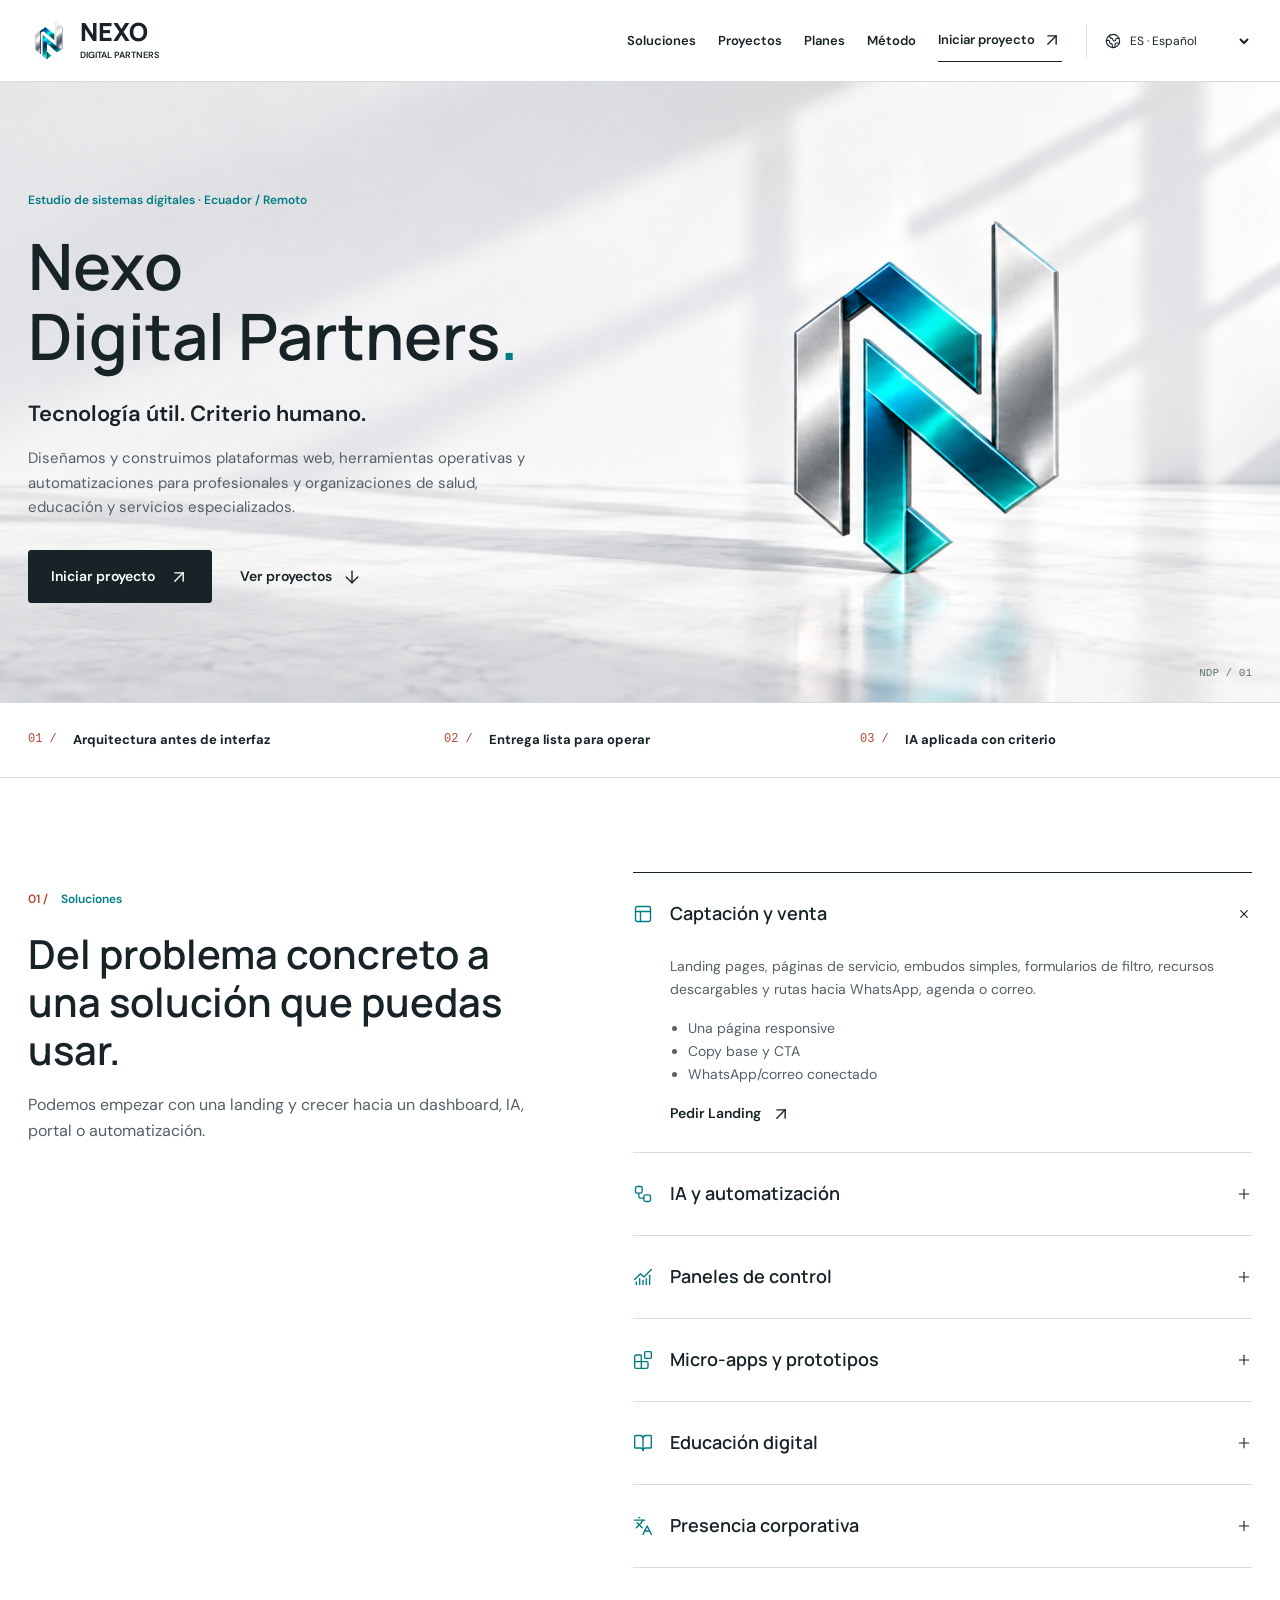
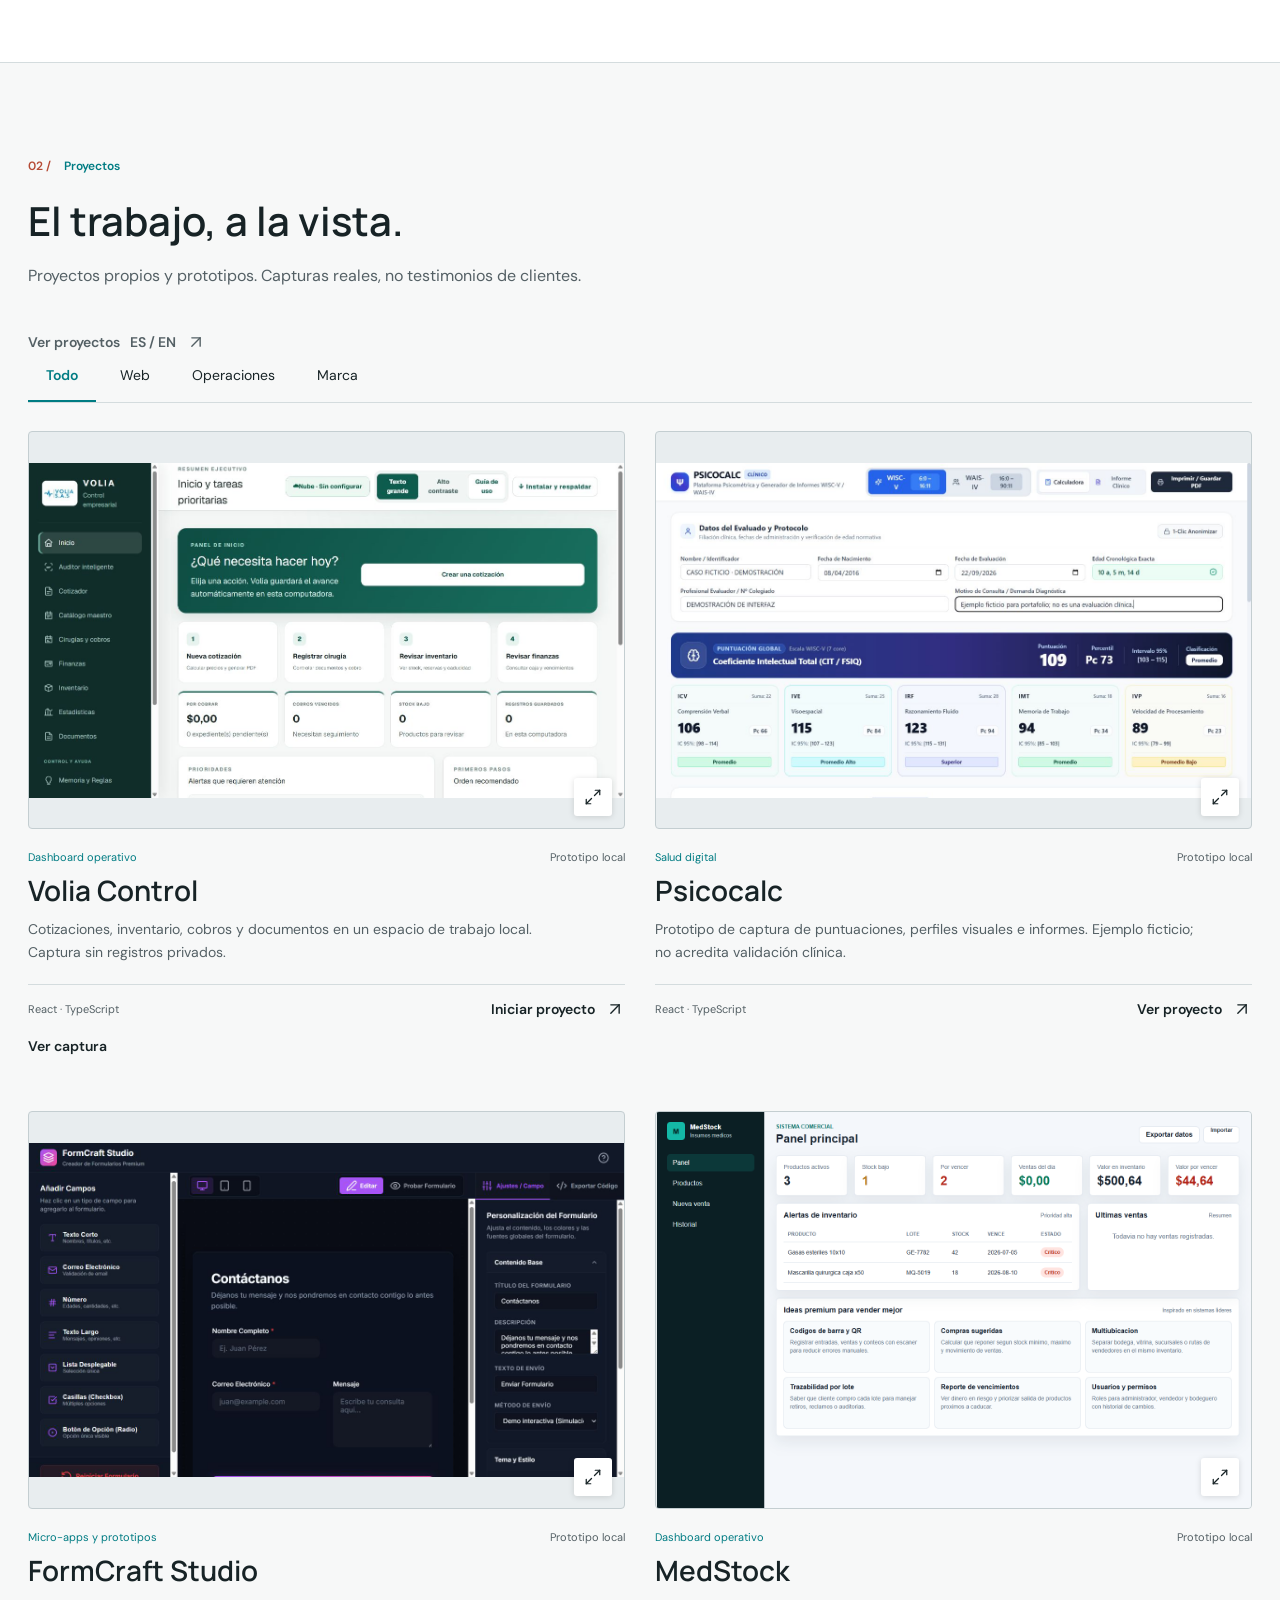
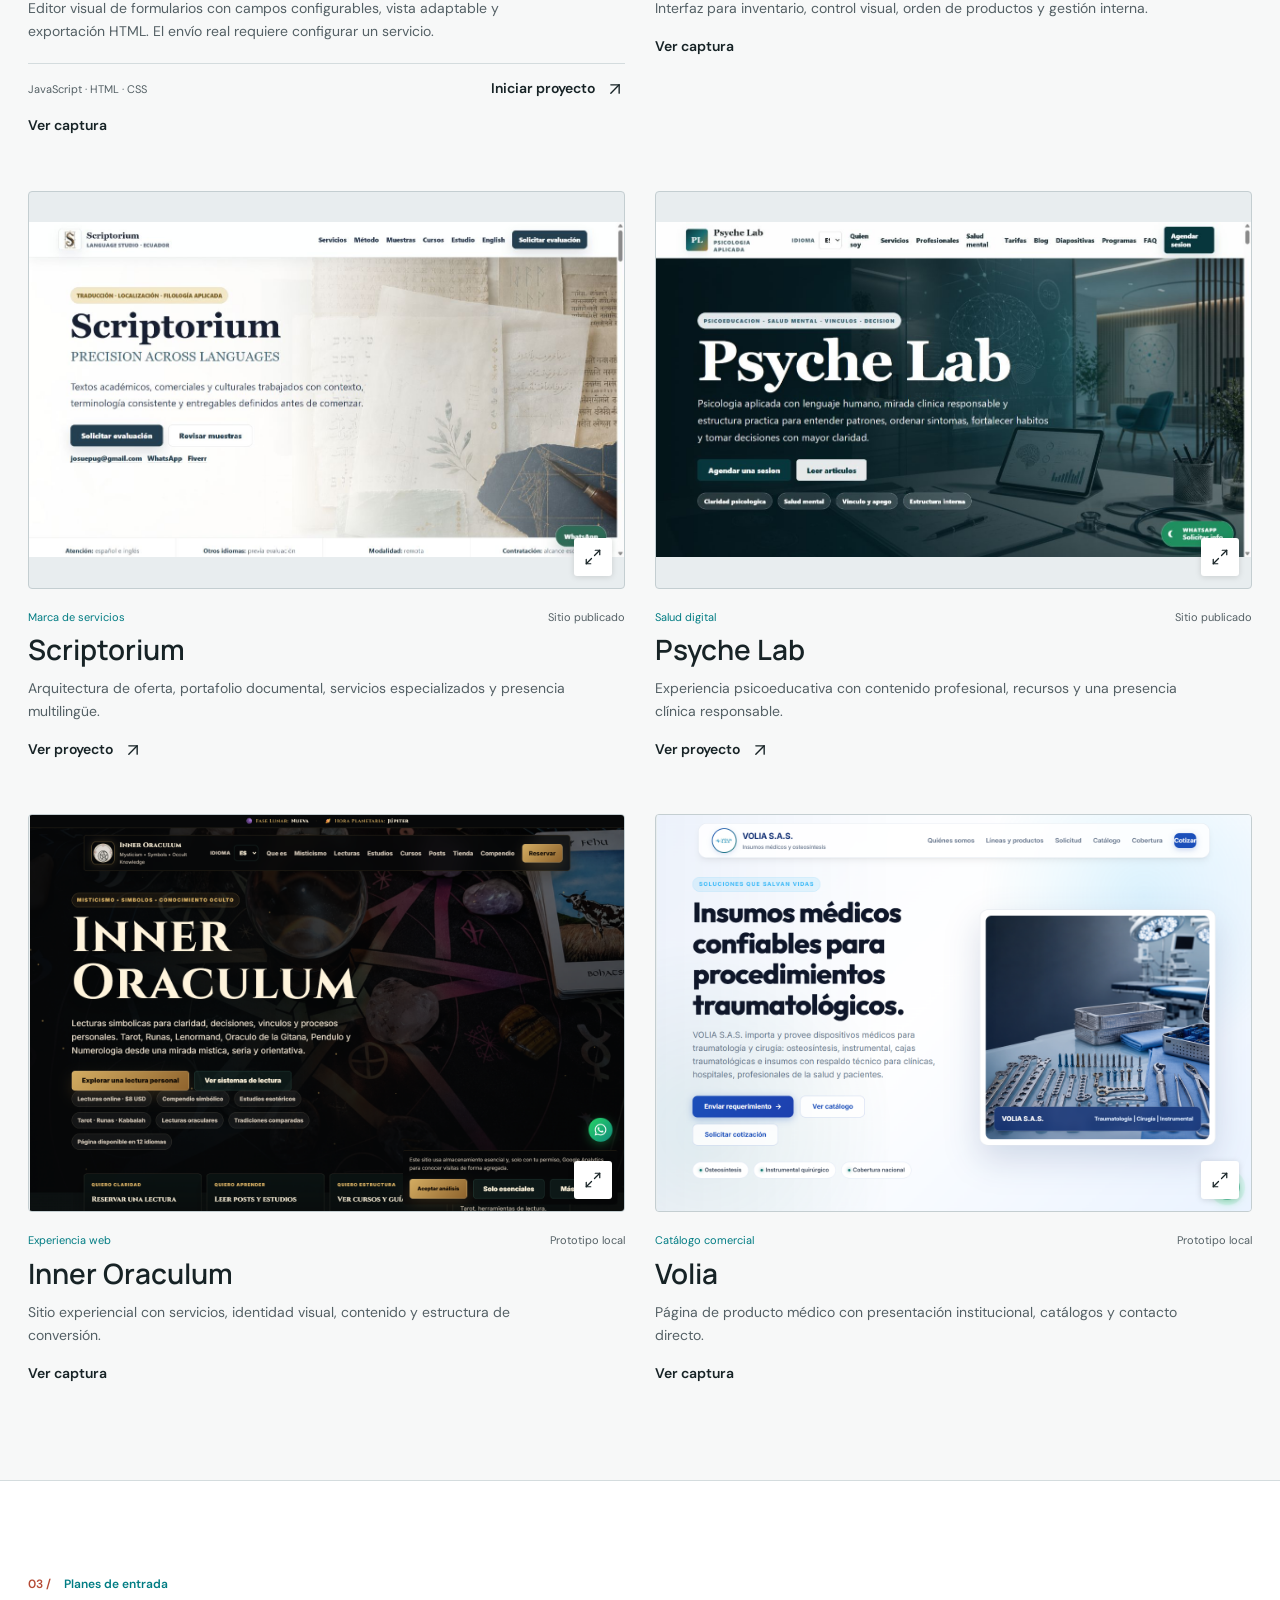
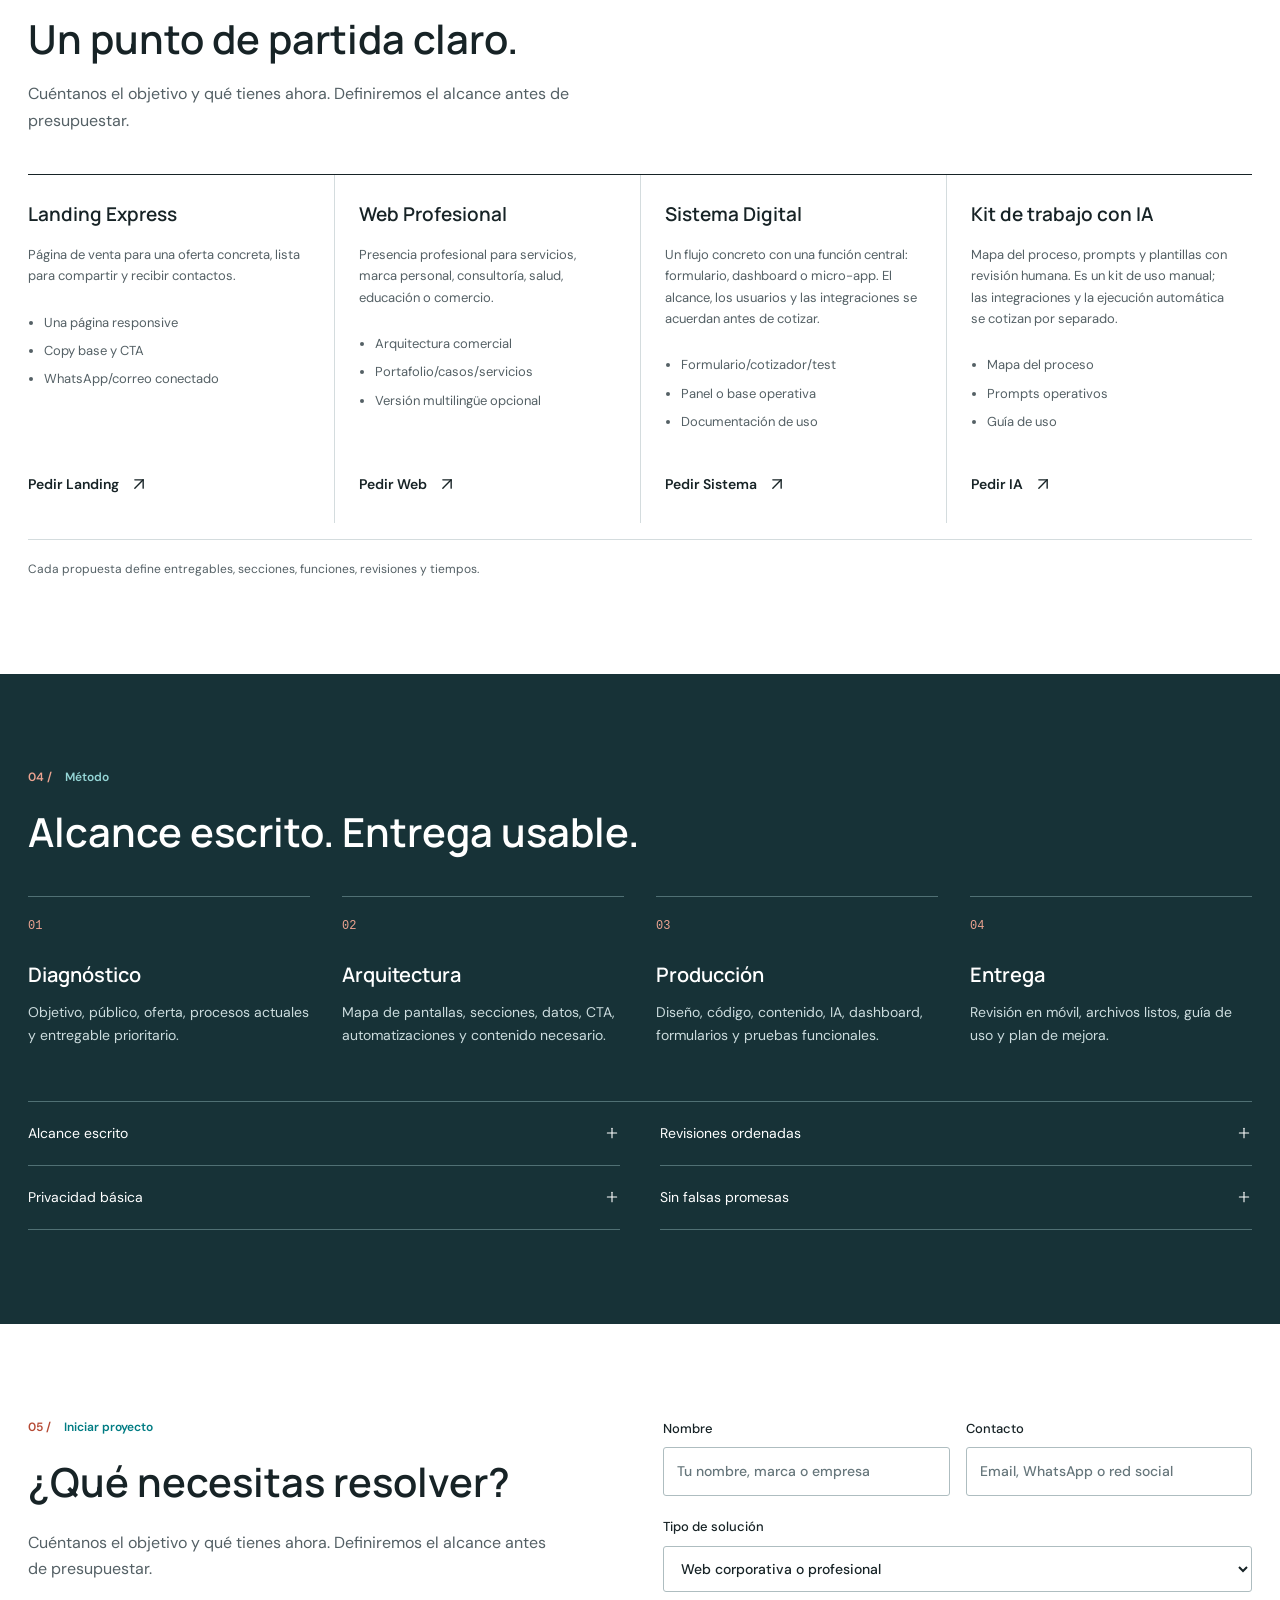
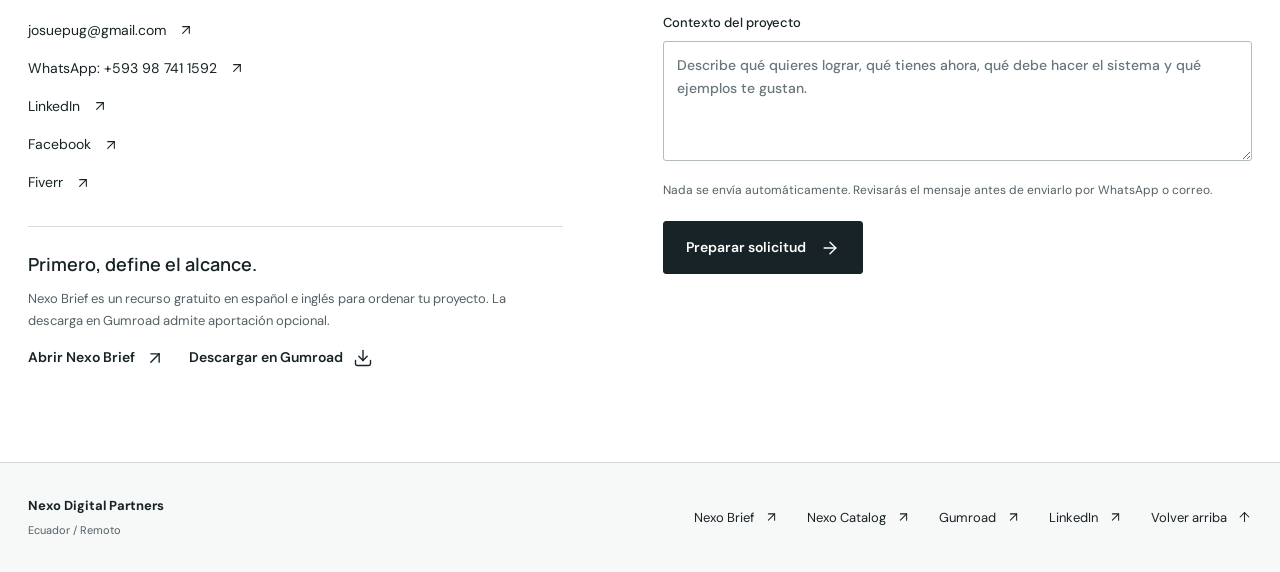
==== commit 5e8b9808: "Expose portfolio examples with live and screenshot links" ====
--- a/index.html
+++ b/index.html
@@ -54,7 +54,7 @@
     <article class="portfolio-card" data-category="ops">
       <button class="project-image" type="button" data-preview="psicocalc" aria-label="Psicocalc" translate="no"><img src="assets/portfolio/psicocalc-20260923.jpg" alt="Psicocalc" width="1272" height="716" loading="lazy" /><i data-lucide="maximize-2" aria-hidden="true"></i></button>
       <div class="project-meta"><span>Salud digital</span><span>Prototipo local</span></div><h3 translate="no">Psicocalc</h3><p>Prototipo de captura de puntuaciones, perfiles visuales e informes. Ejemplo ficticio; no acredita validación clínica.</p>
-      <div class="project-footer"><span translate="no">React · TypeScript</span><a class="text-link" href="#contacto" data-project="prototype">Iniciar proyecto<i data-lucide="arrow-up-right" aria-hidden="true"></i></a></div>
+      <div class="project-footer"><span translate="no">React · TypeScript</span><a class="text-link" href="https://psicocalc-pearl.vercel.app/" target="_blank" rel="noopener noreferrer">Ver proyecto<i data-lucide="arrow-up-right" aria-hidden="true"></i></a></div>
     </article>
     <article class="portfolio-card" data-category="ops">
       <button class="project-image" type="button" data-preview="formcraft" aria-label="FormCraft Studio" translate="no"><img src="assets/portfolio/formcraft-20260923.jpg" alt="FormCraft Studio" width="1272" height="716" loading="lazy" /><i data-lucide="maximize-2" aria-hidden="true"></i></button>
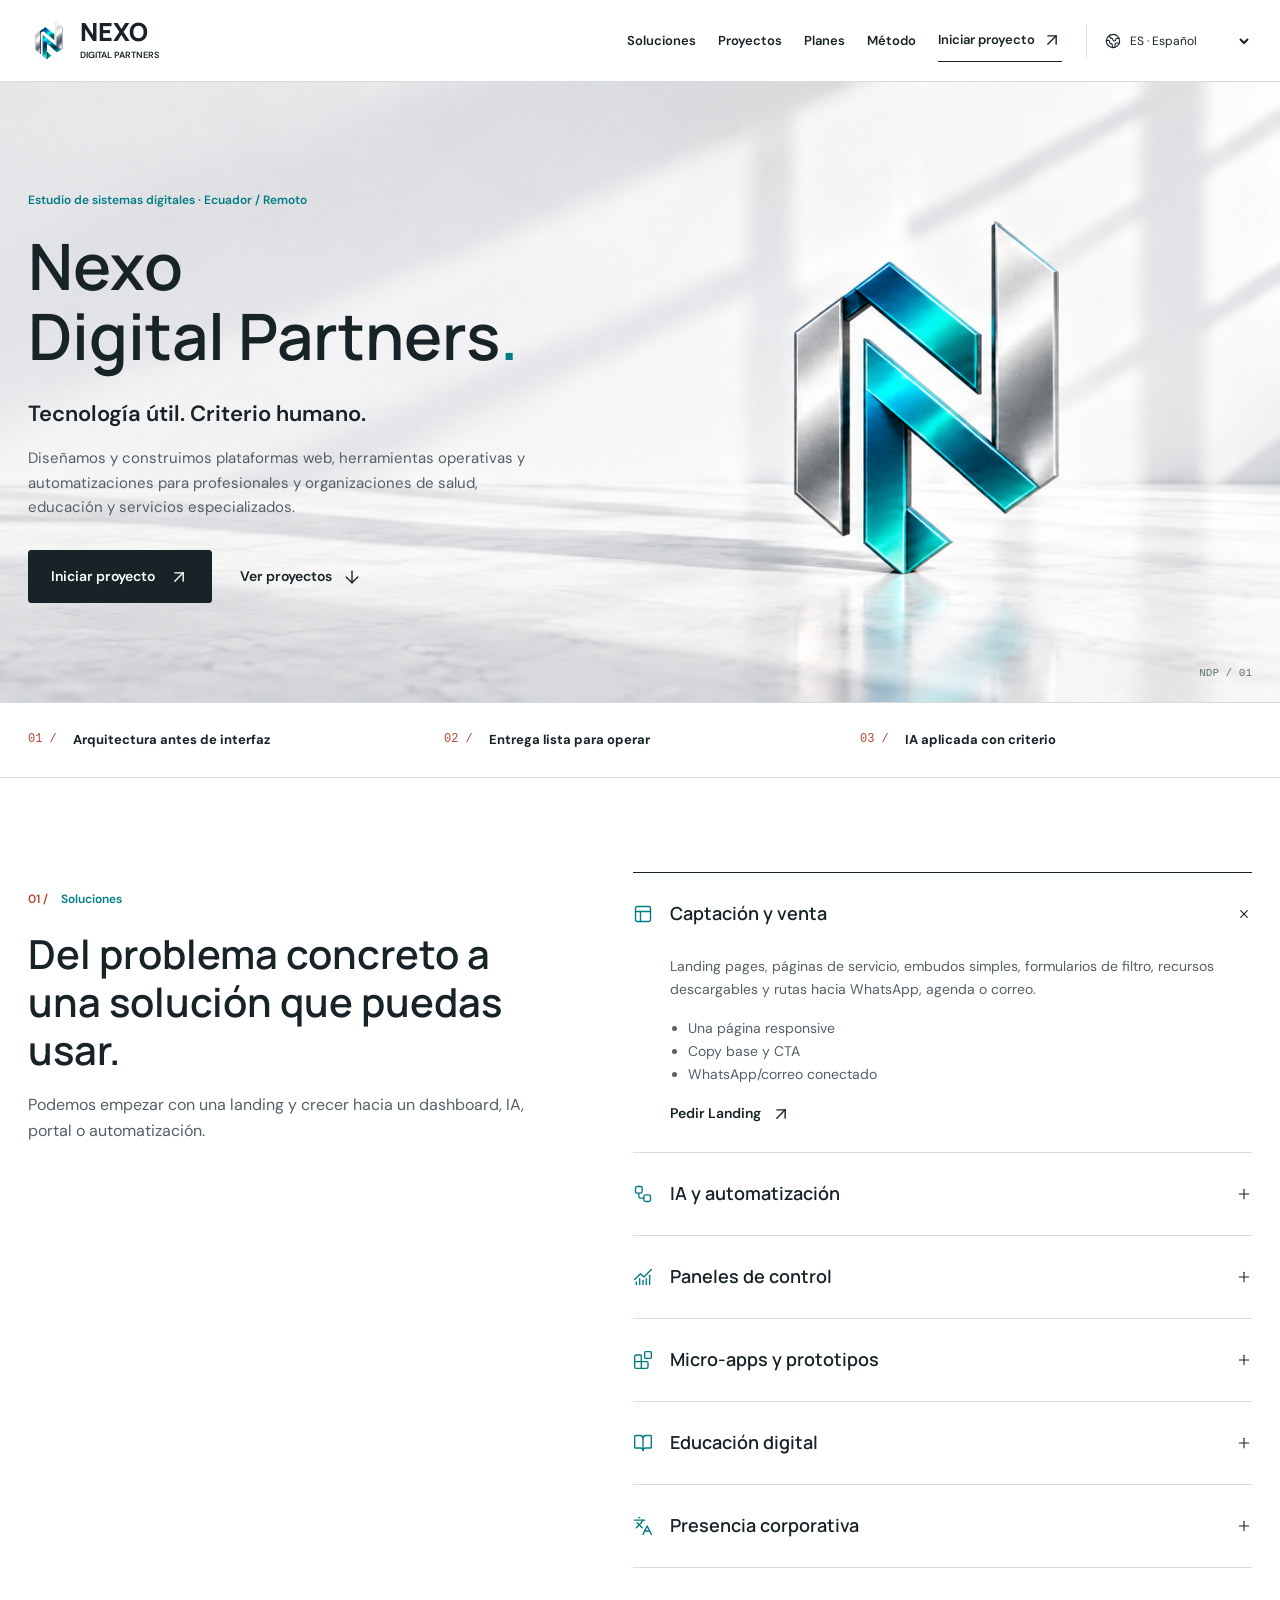
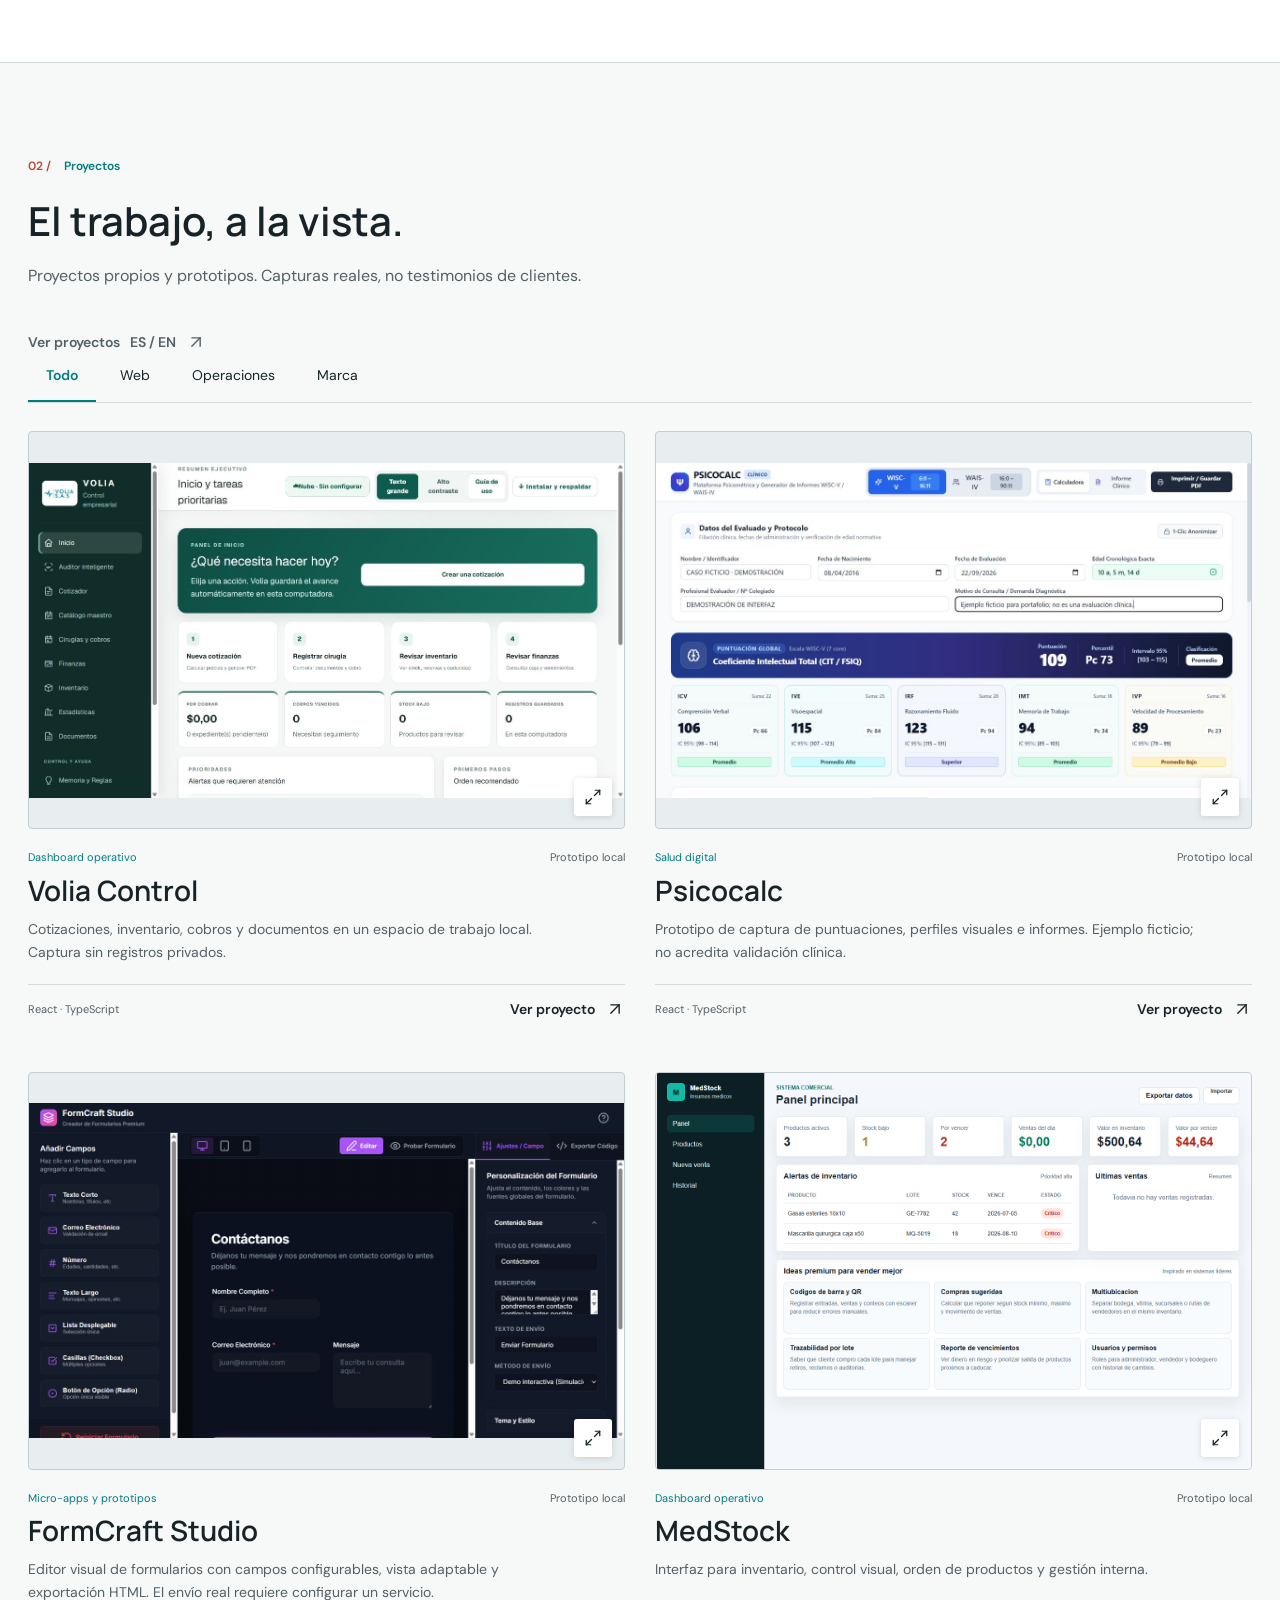
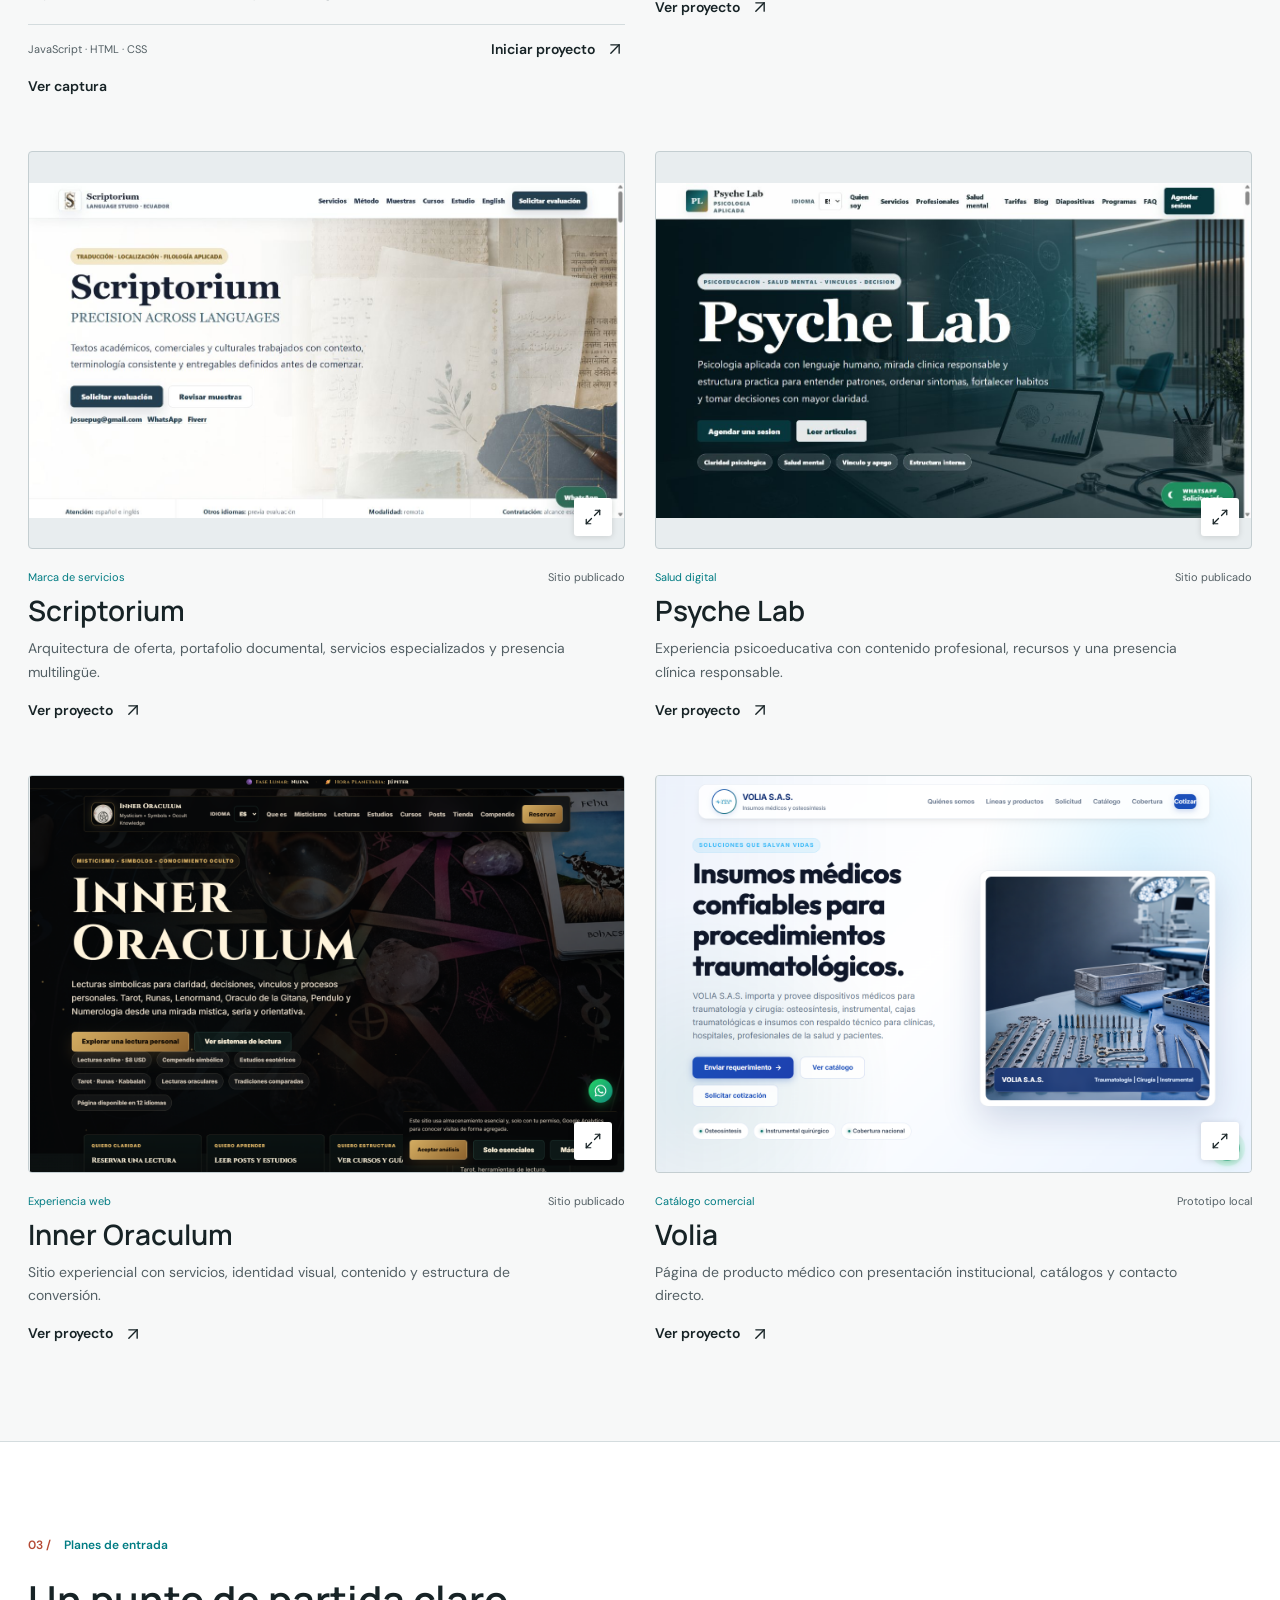
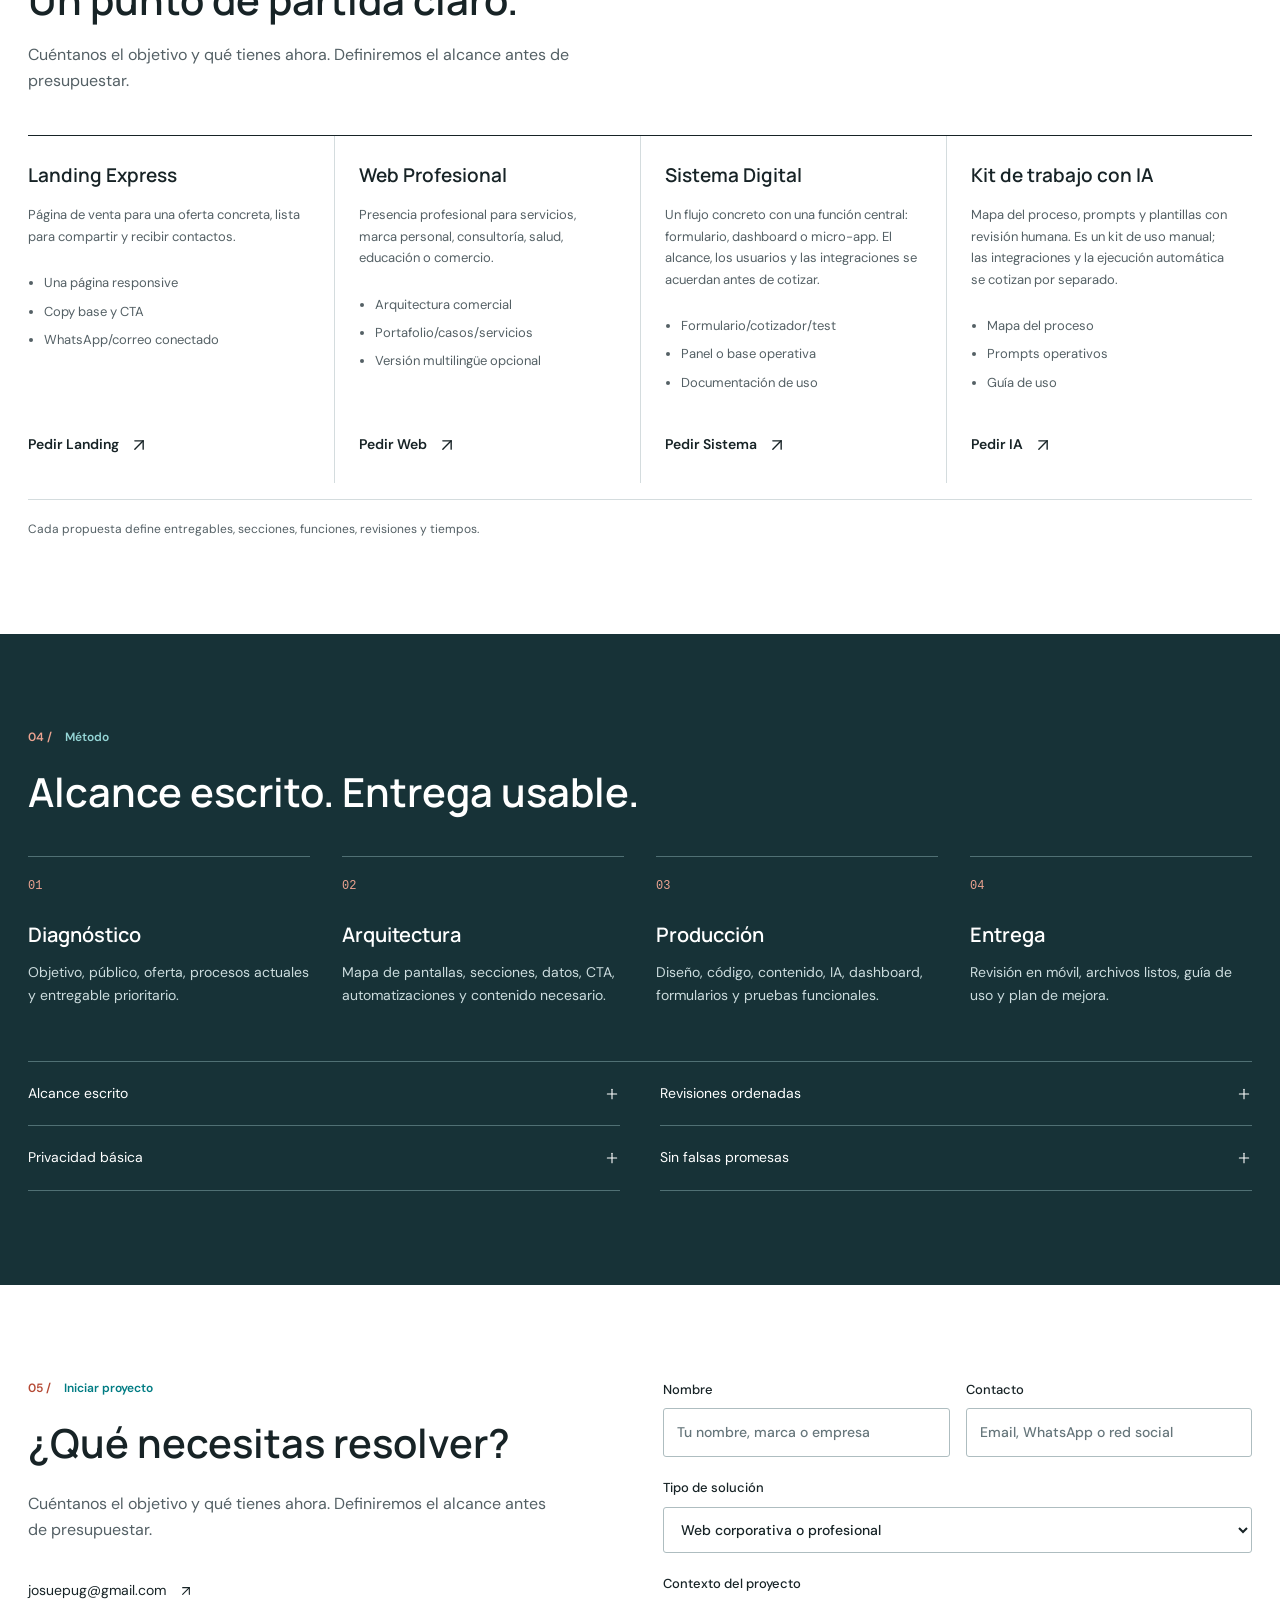
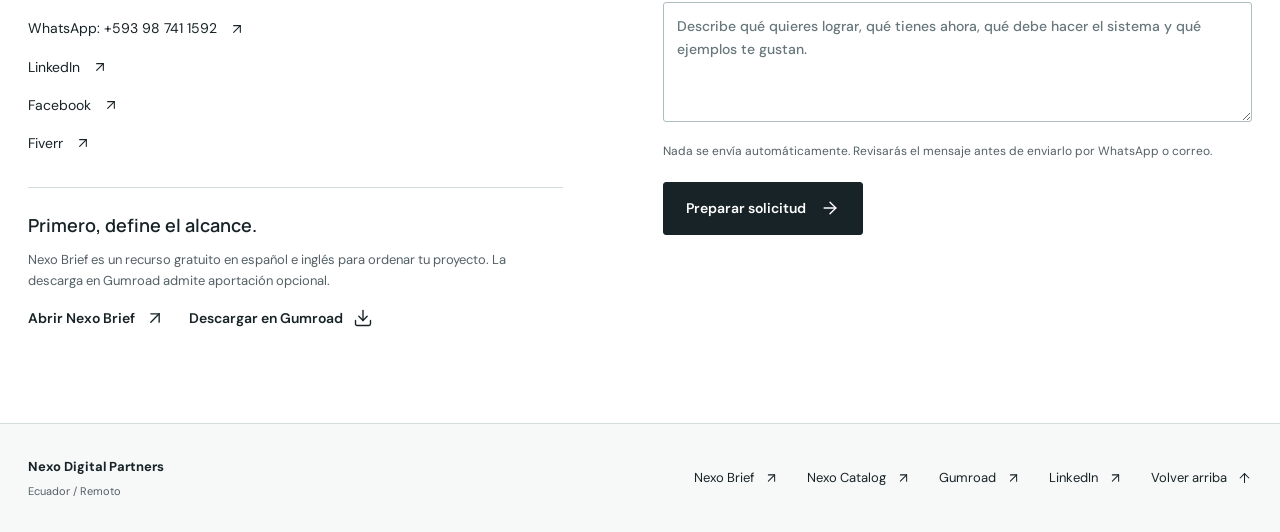
==== commit bb42207e: "Publish isolated portfolio demos and link existing Inner Oraculum site" ====
--- a/index.html
+++ b/index.html
@@ -49,7 +49,7 @@
     <article class="portfolio-card" data-category="ops">
       <button class="project-image" type="button" data-preview="volia-control" aria-label="Volia Control" translate="no"><img src="assets/portfolio/volia-control-20260923.jpg" alt="Volia Control" width="1272" height="716" loading="lazy" /><i data-lucide="maximize-2" aria-hidden="true"></i></button>
       <div class="project-meta"><span>Dashboard operativo</span><span>Prototipo local</span></div><h3 translate="no">Volia Control</h3><p>Cotizaciones, inventario, cobros y documentos en un espacio de trabajo local. Captura sin registros privados.</p>
-      <div class="project-footer"><span translate="no">React · TypeScript</span><a class="text-link" href="#contacto" data-project="dashboard">Iniciar proyecto<i data-lucide="arrow-up-right" aria-hidden="true"></i></a></div>
+      <div class="project-footer"><span translate="no">React · TypeScript</span><a class="text-link" href="demos/volia-control/" target="_blank" rel="noopener">Ver proyecto<i data-lucide="arrow-up-right" aria-hidden="true"></i></a></div>
     </article>
     <article class="portfolio-card" data-category="ops">
       <button class="project-image" type="button" data-preview="psicocalc" aria-label="Psicocalc" translate="no"><img src="assets/portfolio/psicocalc-20260923.jpg" alt="Psicocalc" width="1272" height="716" loading="lazy" /><i data-lucide="maximize-2" aria-hidden="true"></i></button>
@@ -63,7 +63,7 @@
     </article>
     <article class="portfolio-card" data-category="ops">
       <button class="project-image" type="button" data-preview="medstock" aria-label="MedStock"><img src="assets/portfolio/medstock-screen.png" alt="MedStock" width="1440" height="960" loading="lazy" /><i data-lucide="maximize-2" aria-hidden="true"></i></button>
-      <div class="project-meta"><span>Dashboard operativo</span><span>Prototipo local</span></div><h3 translate="no">MedStock</h3><p>Interfaz para inventario, control visual, orden de productos y gestion interna.</p>
+      <div class="project-meta"><span>Dashboard operativo</span><span>Prototipo local</span></div><h3 translate="no">MedStock</h3><p>Interfaz para inventario, control visual, orden de productos y gestion interna.</p><a class="text-link" href="demos/medstock/" target="_blank" rel="noopener">Ver proyecto<i data-lucide="arrow-up-right" aria-hidden="true"></i></a>
     </article>
     <article class="portfolio-card" data-category="brand">
       <button class="project-image" type="button" data-preview="scriptorium" aria-label="Scriptorium"><img src="assets/portfolio/scriptorium-20260923.jpg" alt="Scriptorium" width="1440" height="960" loading="lazy" /><i data-lucide="maximize-2" aria-hidden="true"></i></button>
@@ -75,11 +75,11 @@
     </article>
     <article class="portfolio-card" data-category="web">
       <button class="project-image" type="button" data-preview="inner-oraculum" aria-label="Inner Oraculum"><img src="assets/portfolio/inner-oraculum-screen.png" alt="Inner Oraculum" width="1440" height="960" loading="lazy" /><i data-lucide="maximize-2" aria-hidden="true"></i></button>
-      <div class="project-meta"><span>Experiencia web</span><span>Prototipo local</span></div><h3 translate="no">Inner Oraculum</h3><p>Sitio experiencial con servicios, identidad visual, contenido y estructura de conversion.</p>
+      <div class="project-meta"><span>Experiencia web</span><span>Sitio publicado</span></div><h3 translate="no">Inner Oraculum</h3><p>Sitio experiencial con servicios, identidad visual, contenido y estructura de conversion.</p><a class="text-link" href="https://inner-oraculum.vercel.app/" target="_blank" rel="noopener">Ver proyecto<i data-lucide="arrow-up-right" aria-hidden="true"></i></a>
     </article>
     <article class="portfolio-card" data-category="web">
       <button class="project-image" type="button" data-preview="volia" aria-label="Volia"><img src="assets/portfolio/volia-screen.png" alt="Volia" width="1440" height="960" loading="lazy" /><i data-lucide="maximize-2" aria-hidden="true"></i></button>
-      <div class="project-meta"><span>Catalogo comercial</span><span>Prototipo local</span></div><h3 translate="no">Volia</h3><p>Pagina de producto medico con presentacion institucional, catalogos y contacto directo.</p>
+      <div class="project-meta"><span>Catalogo comercial</span><span>Prototipo local</span></div><h3 translate="no">Volia</h3><p>Pagina de producto medico con presentacion institucional, catalogos y contacto directo.</p><a class="text-link" href="demos/volia/" target="_blank" rel="noopener">Ver proyecto<i data-lucide="arrow-up-right" aria-hidden="true"></i></a>
     </article></div>
   </section>
   <section class="section pricing-section" id="planes">
@@ -114,6 +114,6 @@
 </main>
 <footer class="site-footer"><div><strong translate="no">Nexo Digital Partners</strong><span>Ecuador / Remoto</span></div><a href="products/brief-kit/" translate="no">Nexo Brief<i data-lucide="arrow-up-right" aria-hidden="true"></i></a><a href="products/catalog-check/" translate="no">Nexo Catalog<i data-lucide="arrow-up-right" aria-hidden="true"></i></a><a href="https://pugmaster0.gumroad.com/" target="_blank" rel="noopener" translate="no">Gumroad<i data-lucide="arrow-up-right" aria-hidden="true"></i></a><a href="https://www.linkedin.com/feed/update/urn:li:share:7504194026607378432/" target="_blank" rel="noopener" translate="no">LinkedIn<i data-lucide="arrow-up-right" aria-hidden="true"></i></a><a href="#home">Volver arriba<i data-lucide="arrow-up" aria-hidden="true"></i></a></footer>
 <dialog id="project-dialog" aria-labelledby="preview-title"><div class="dialog-heading"><h2 id="preview-title" translate="no"></h2><button class="icon-button" type="button" id="close-preview" aria-label="Cerrar"><i data-lucide="x" aria-hidden="true"></i></button></div><img id="preview-image" alt="" /><p id="preview-description"></p></dialog>
-<script src="assets/vendor/lucide.min.js"></script><script src="translations.js"></script><script src="studio-copy.js?v=20260913-offers"></script><script src="locale-completion.js?v=20260915-brief"></script><script src="portfolio-copy.js?v=20260923"></script><script src="script.js?v=20260922-quotes"></script>
+<script src="assets/vendor/lucide.min.js"></script><script src="translations.js"></script><script src="studio-copy.js?v=20260913-offers"></script><script src="locale-completion.js?v=20260915-brief"></script><script src="portfolio-copy.js?v=20260924-examples"></script><script src="script.js?v=20260924-examples"></script>
 </body>
 </html>
